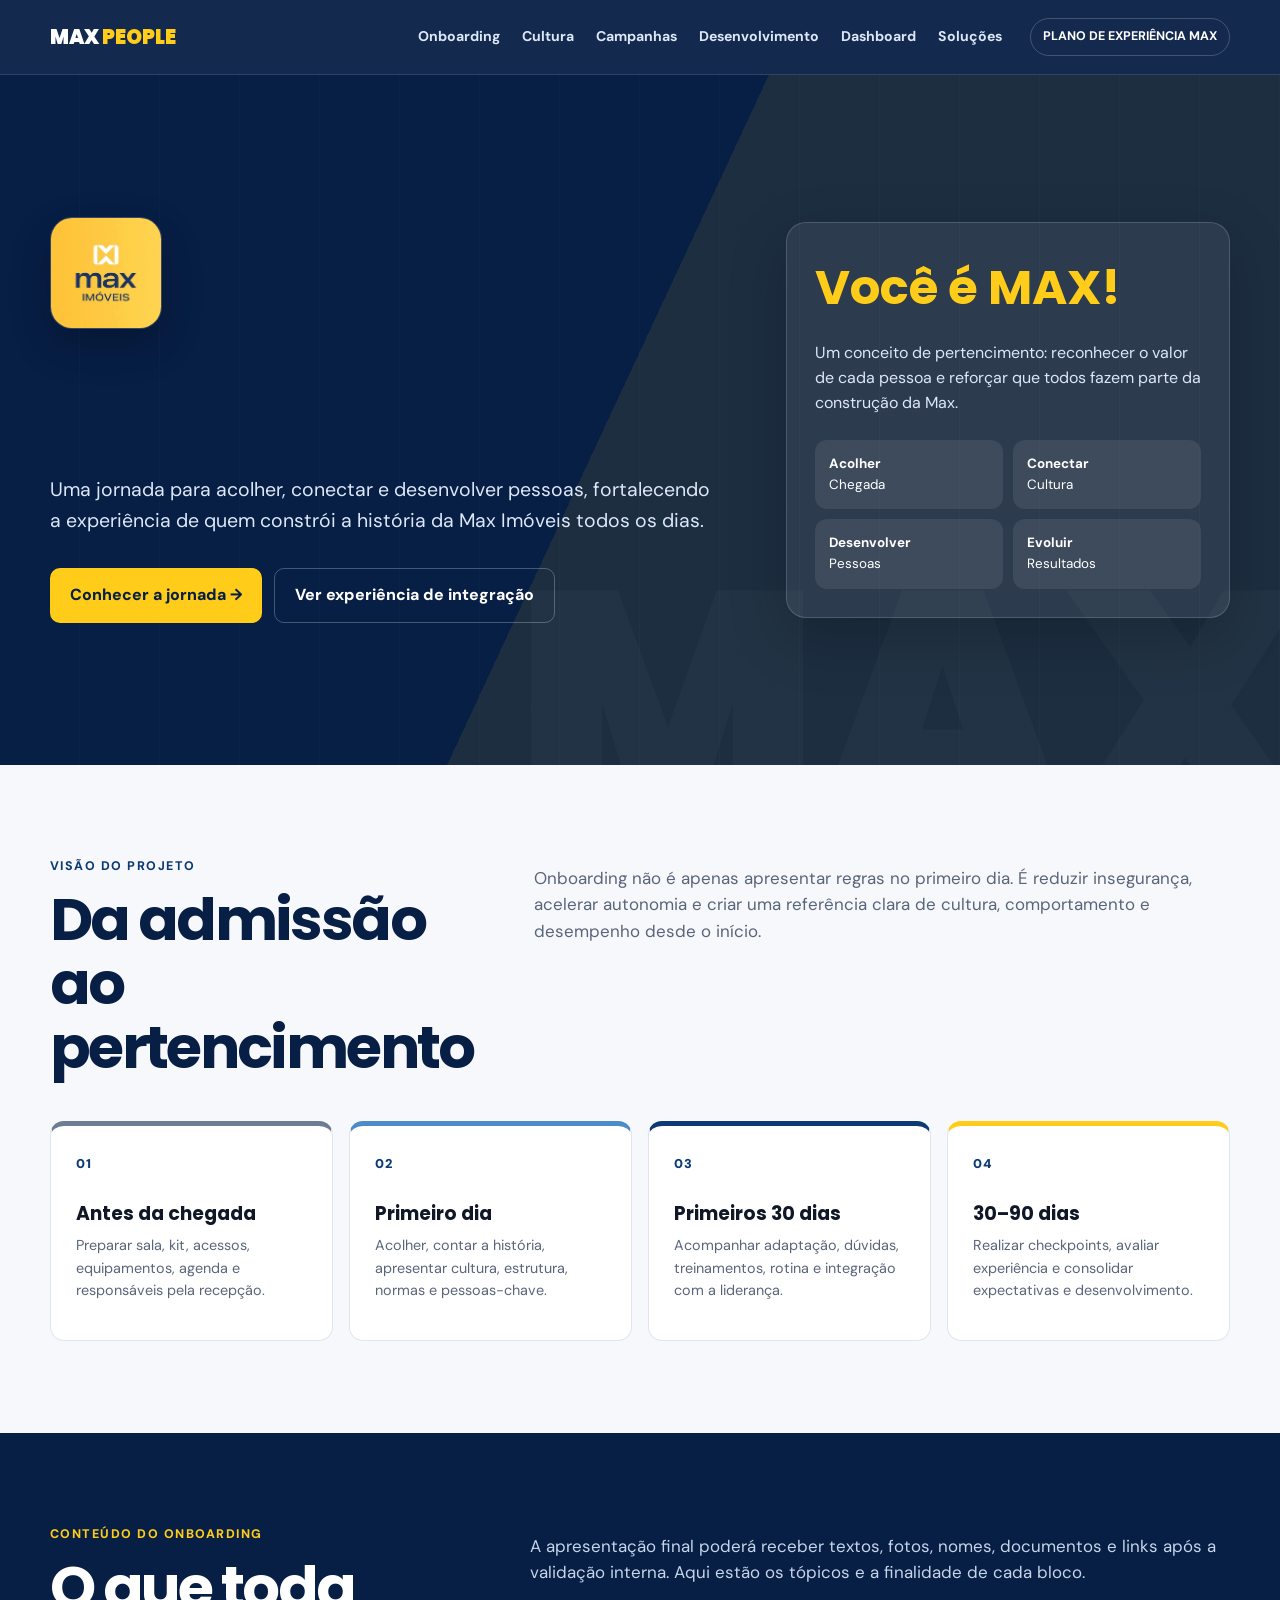
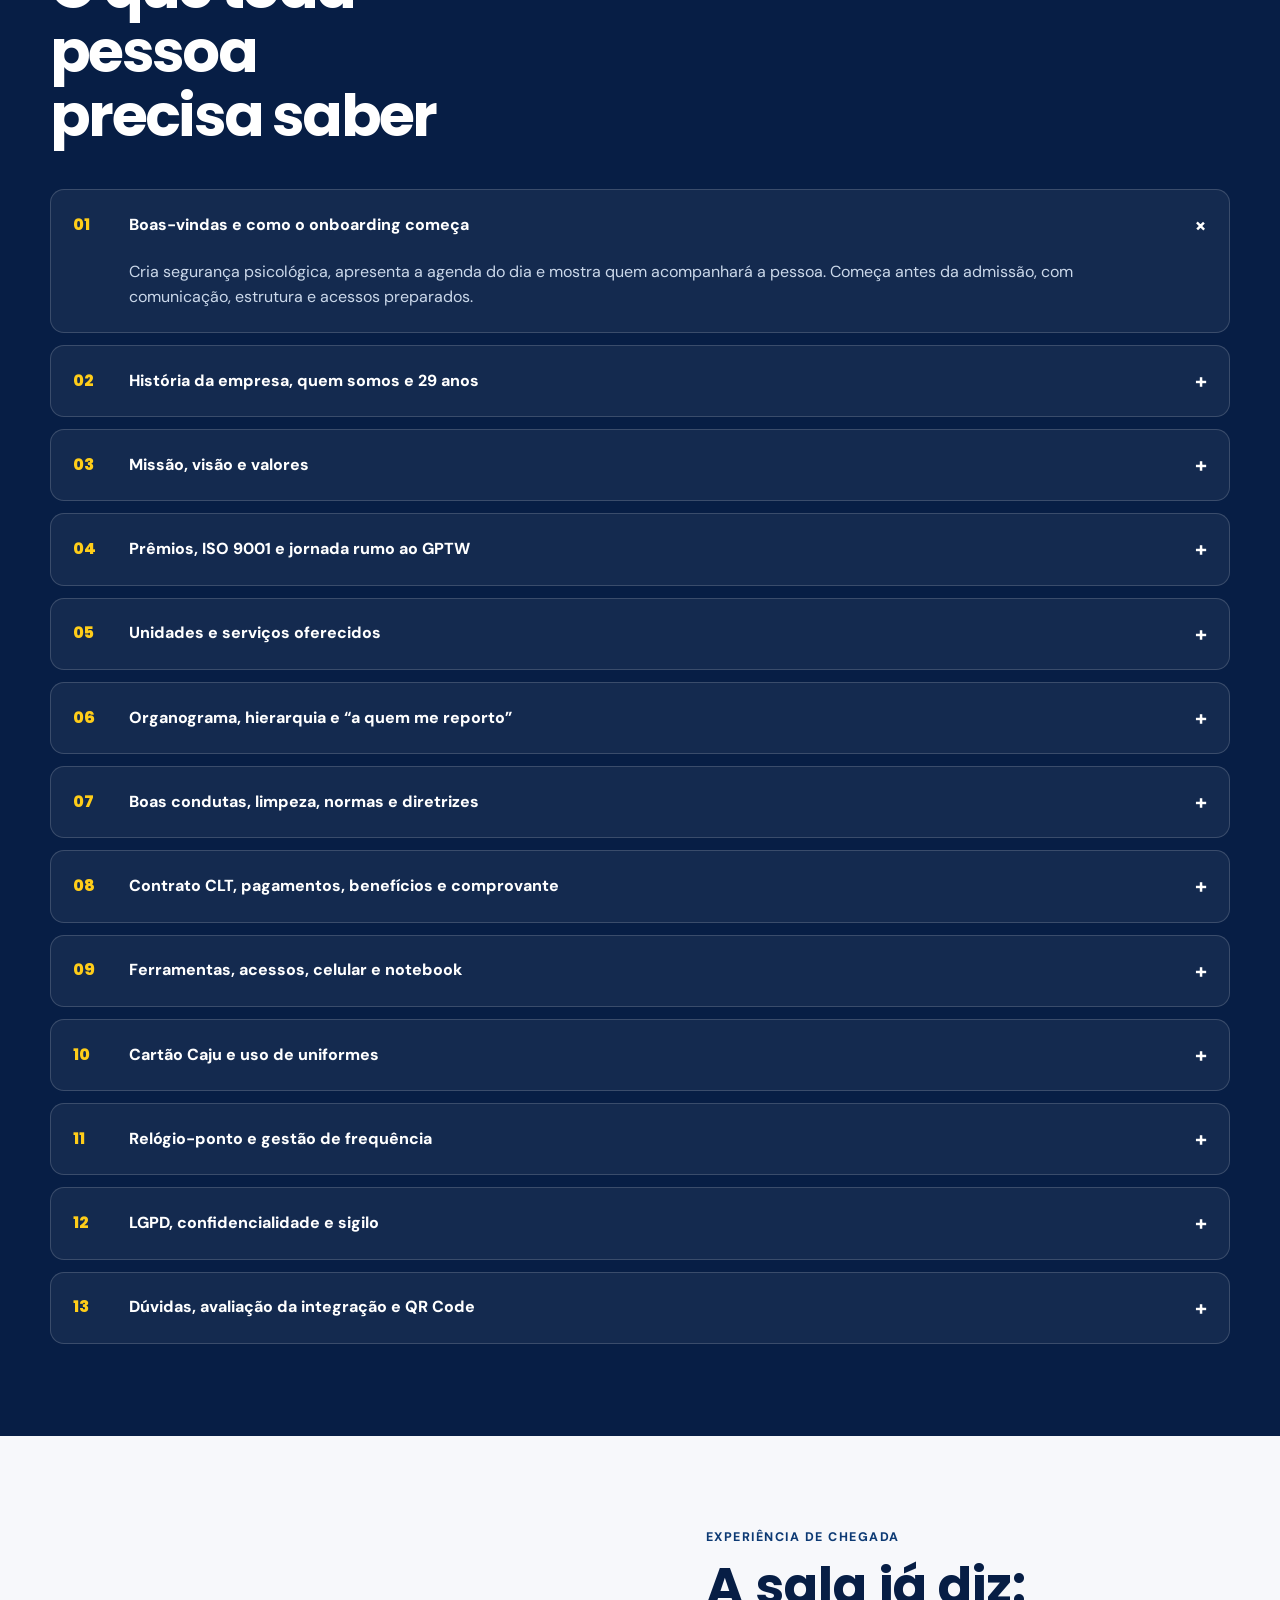
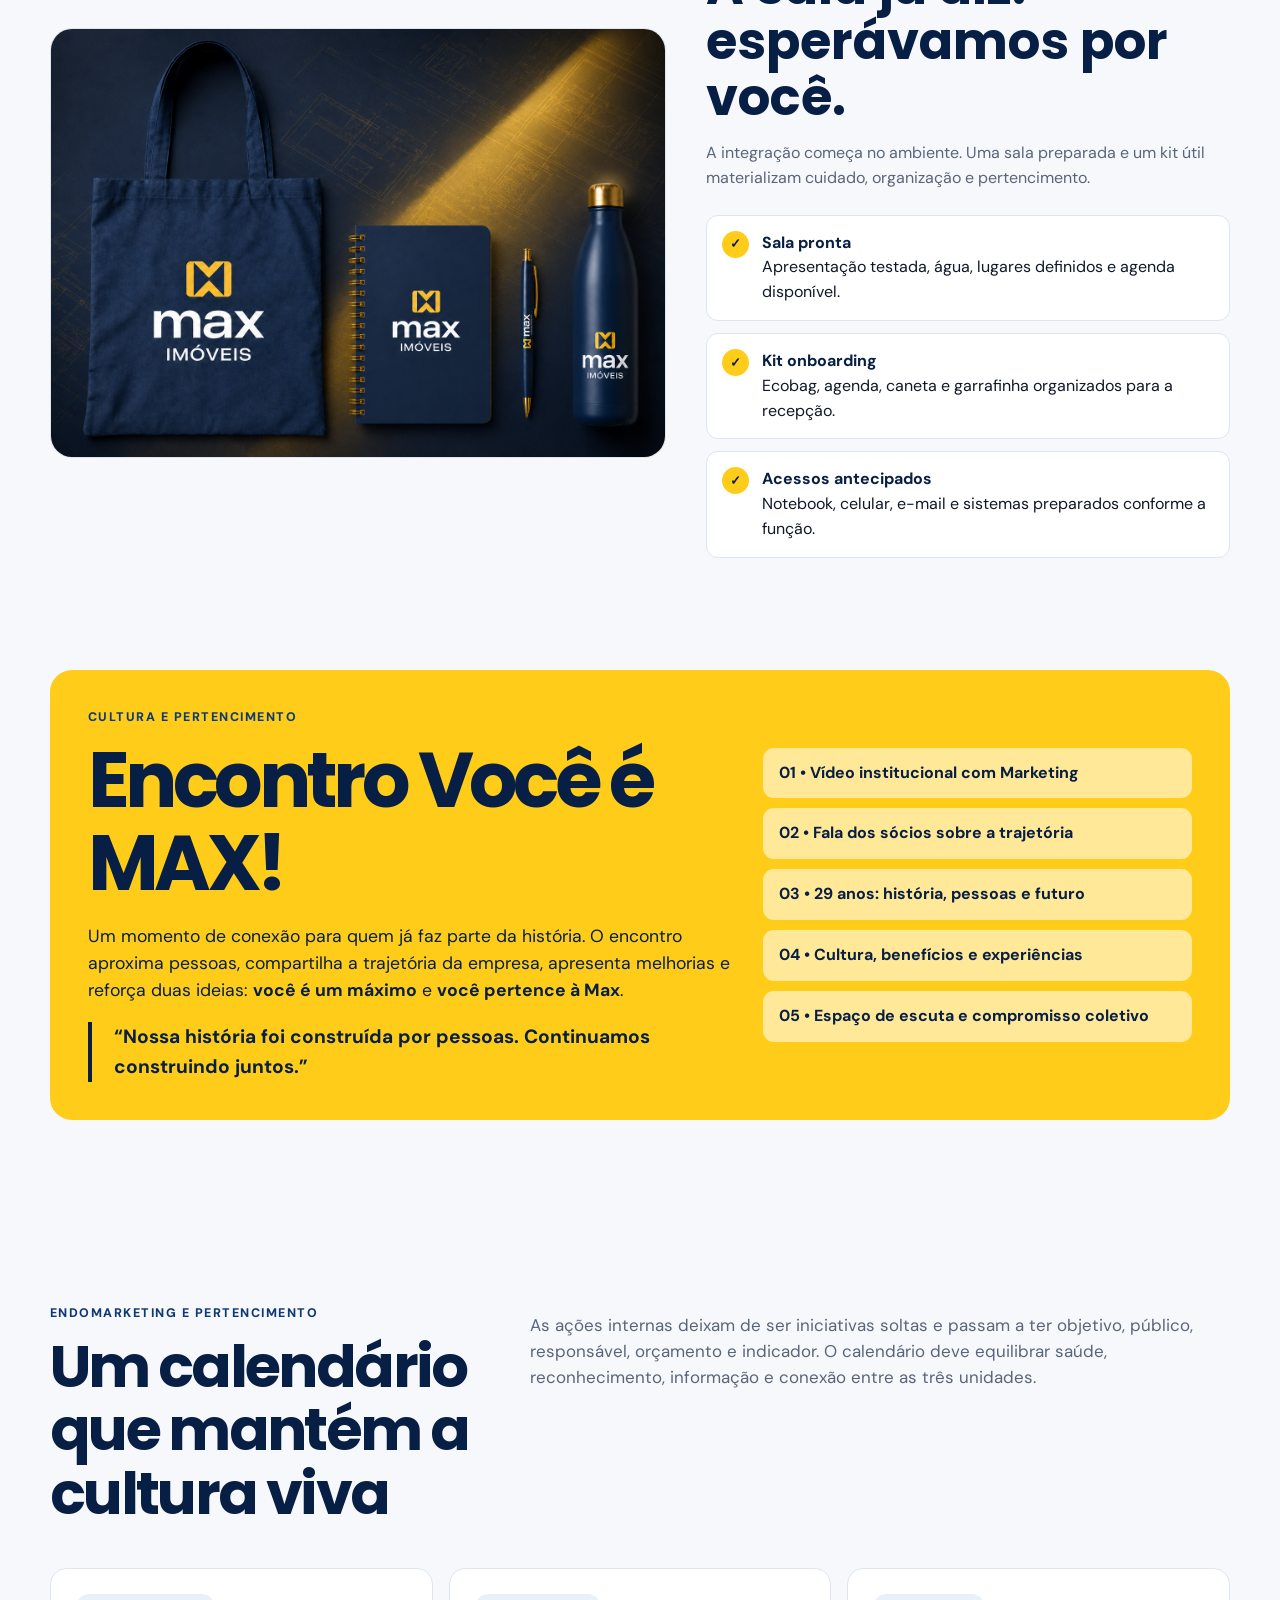
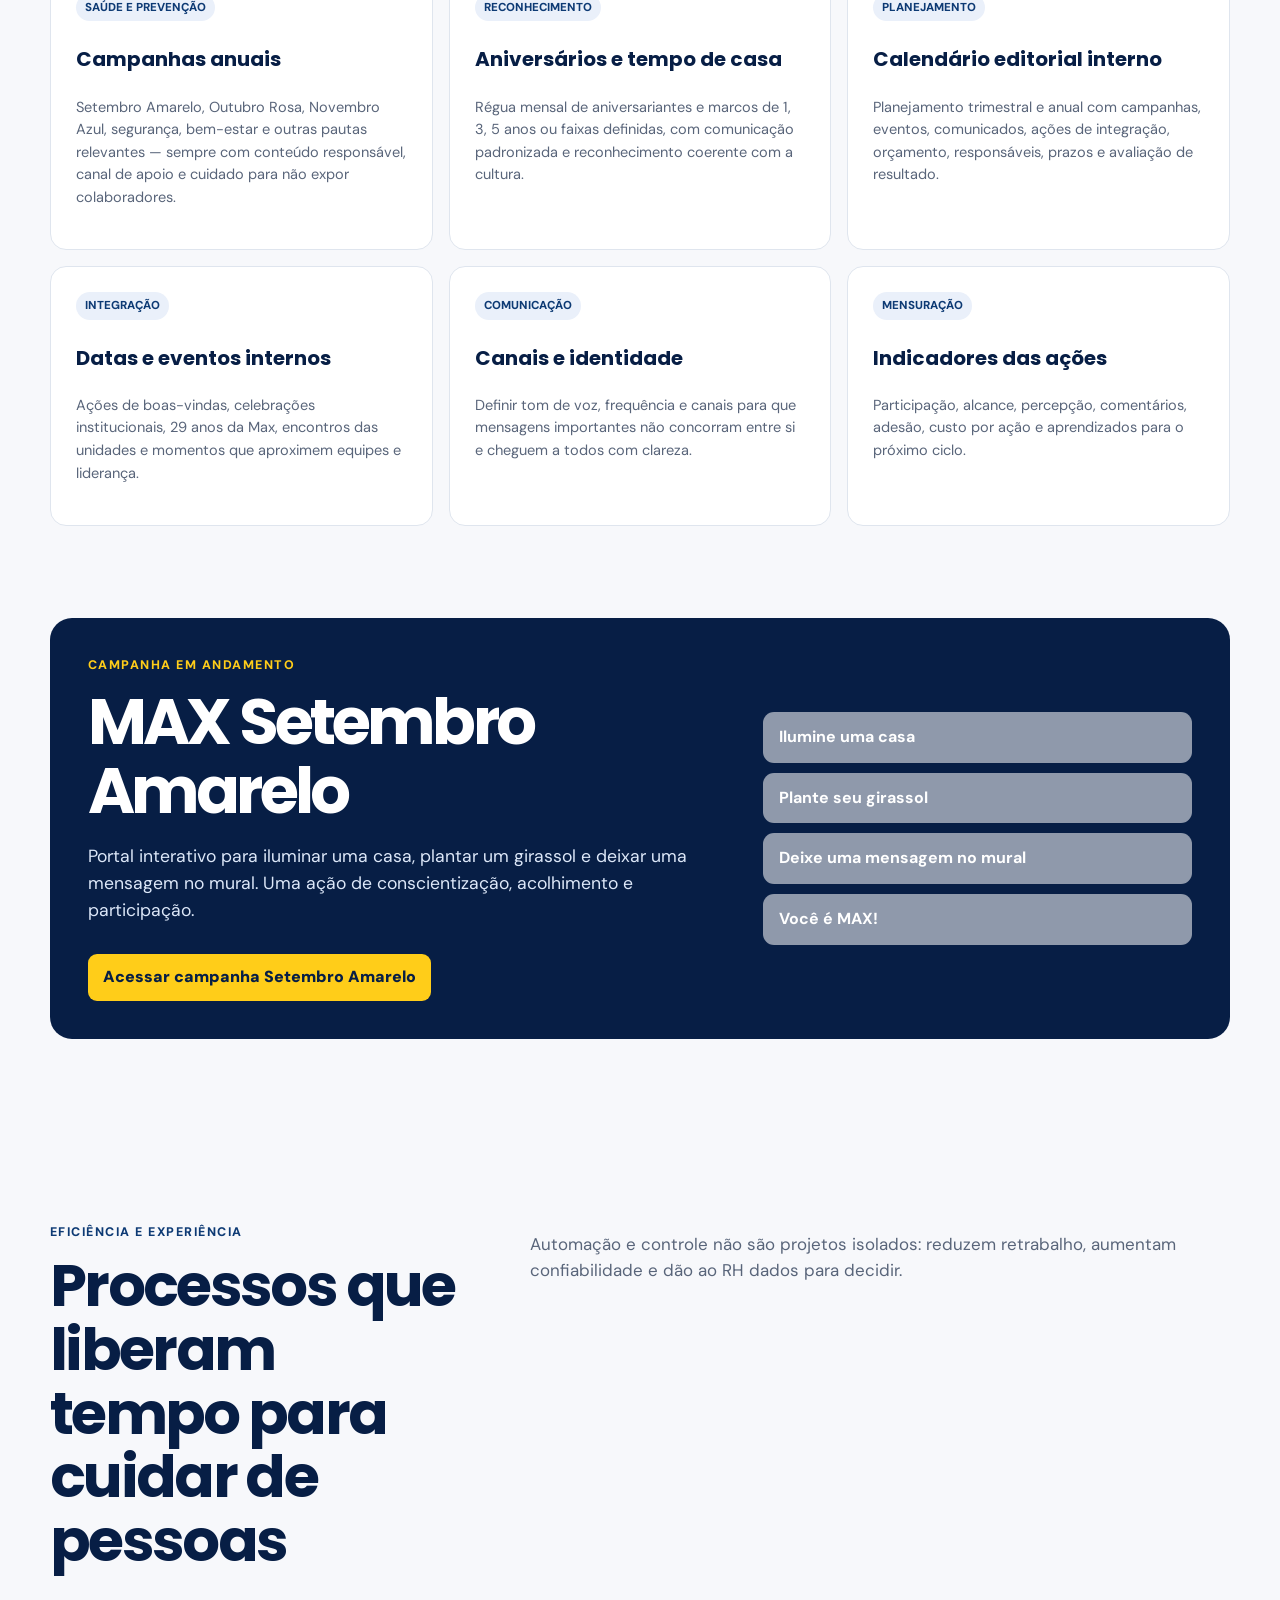
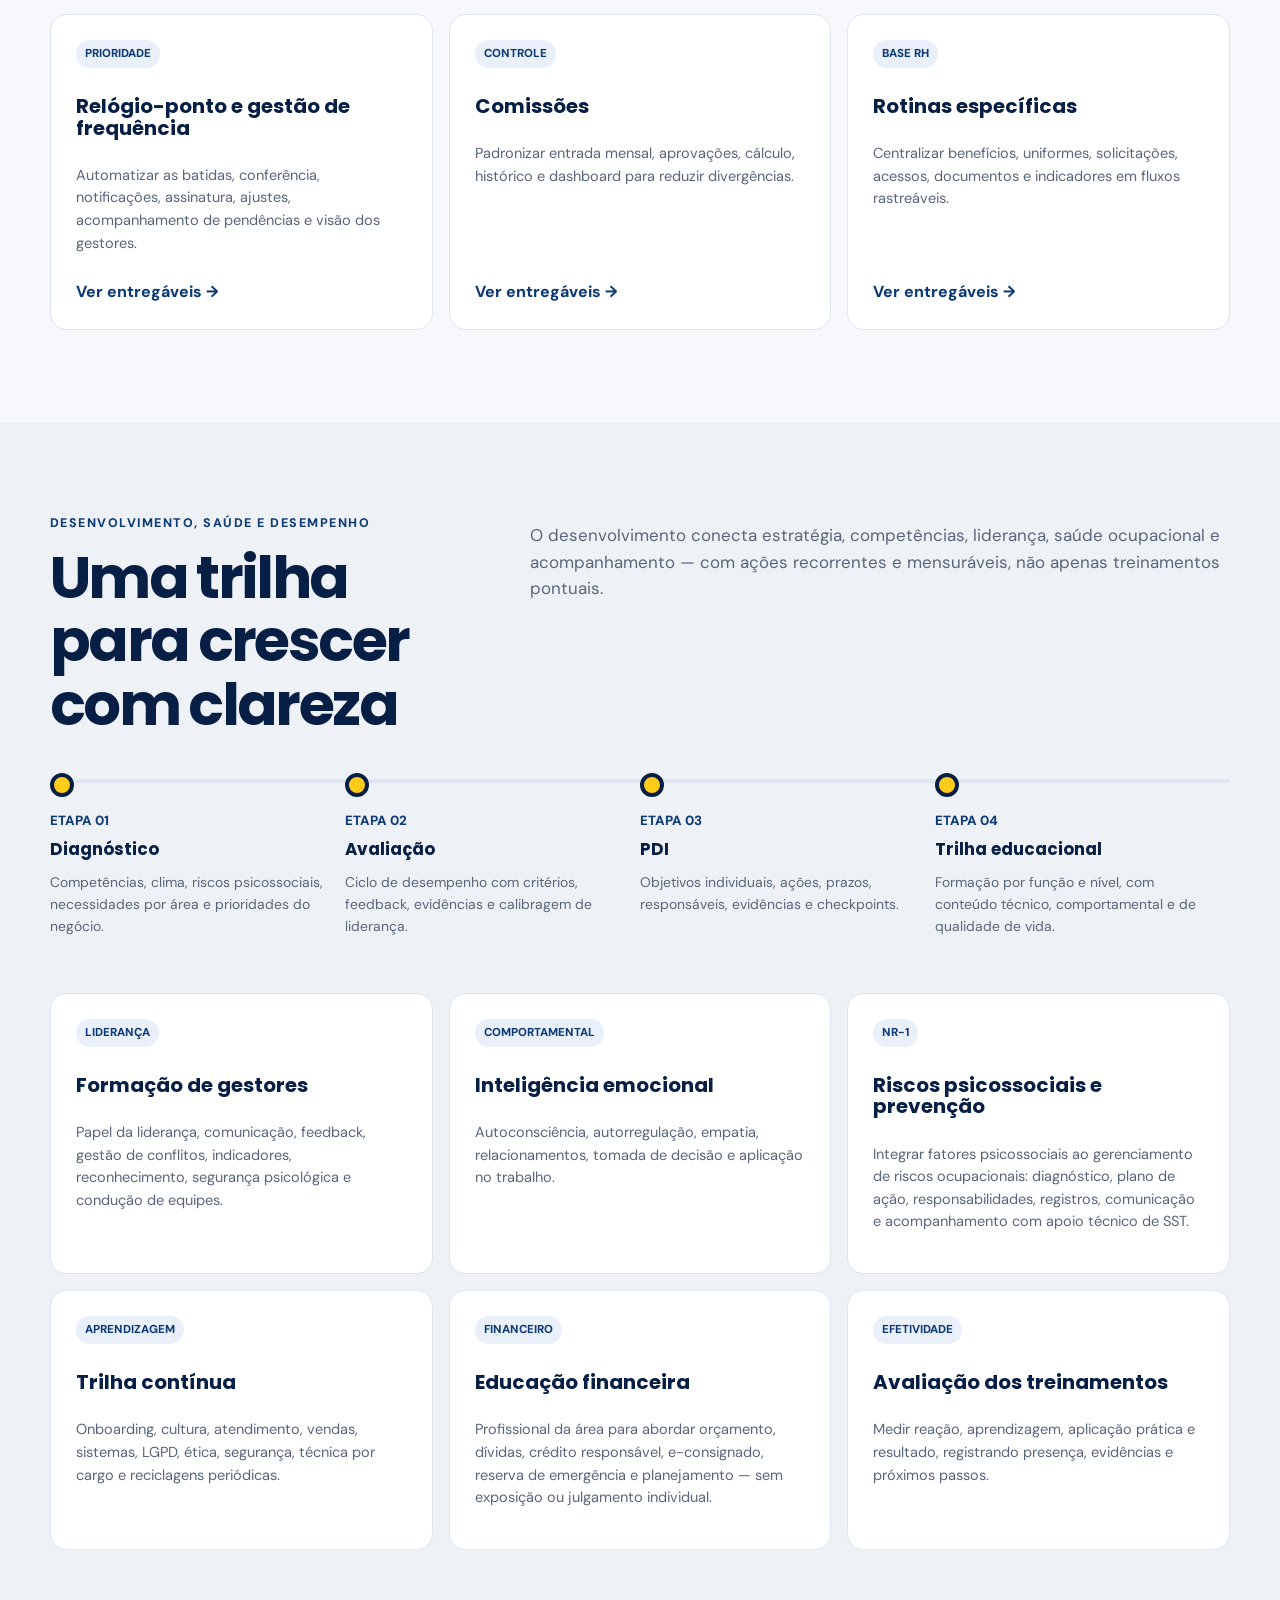
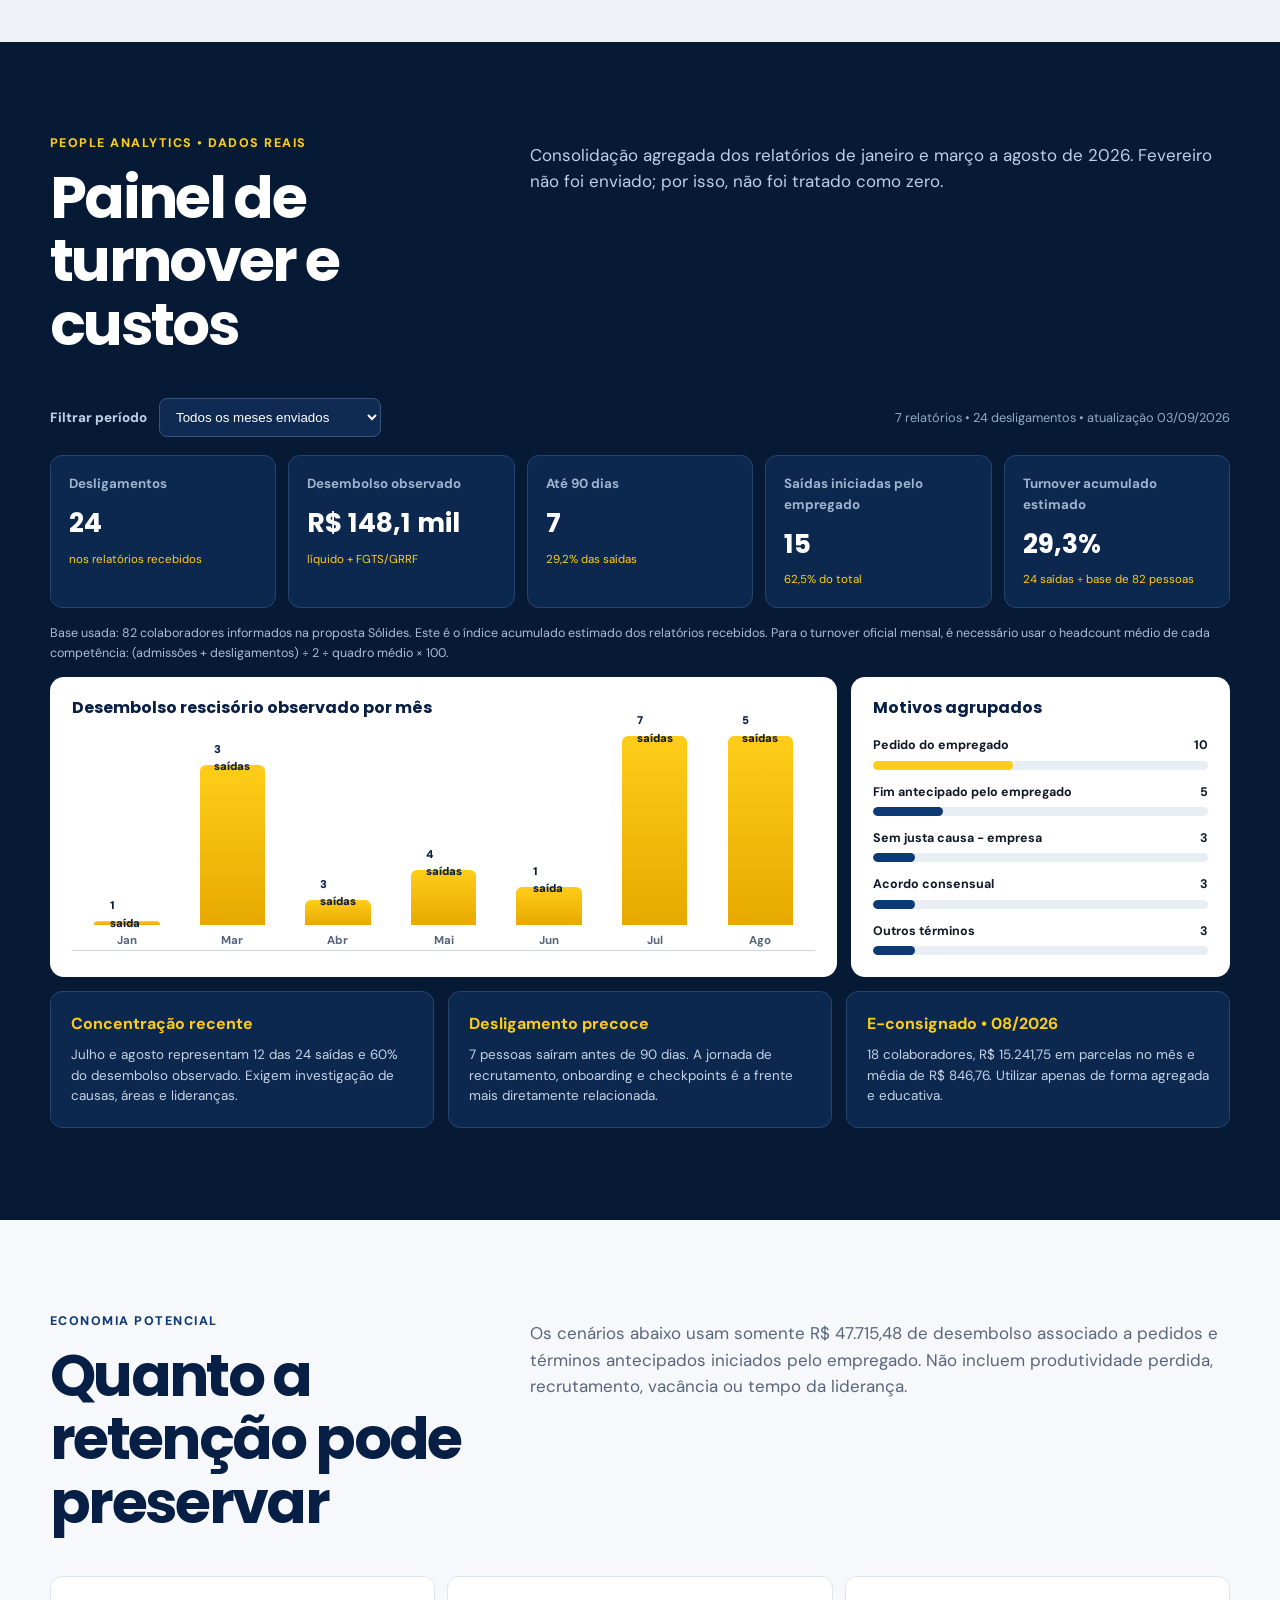
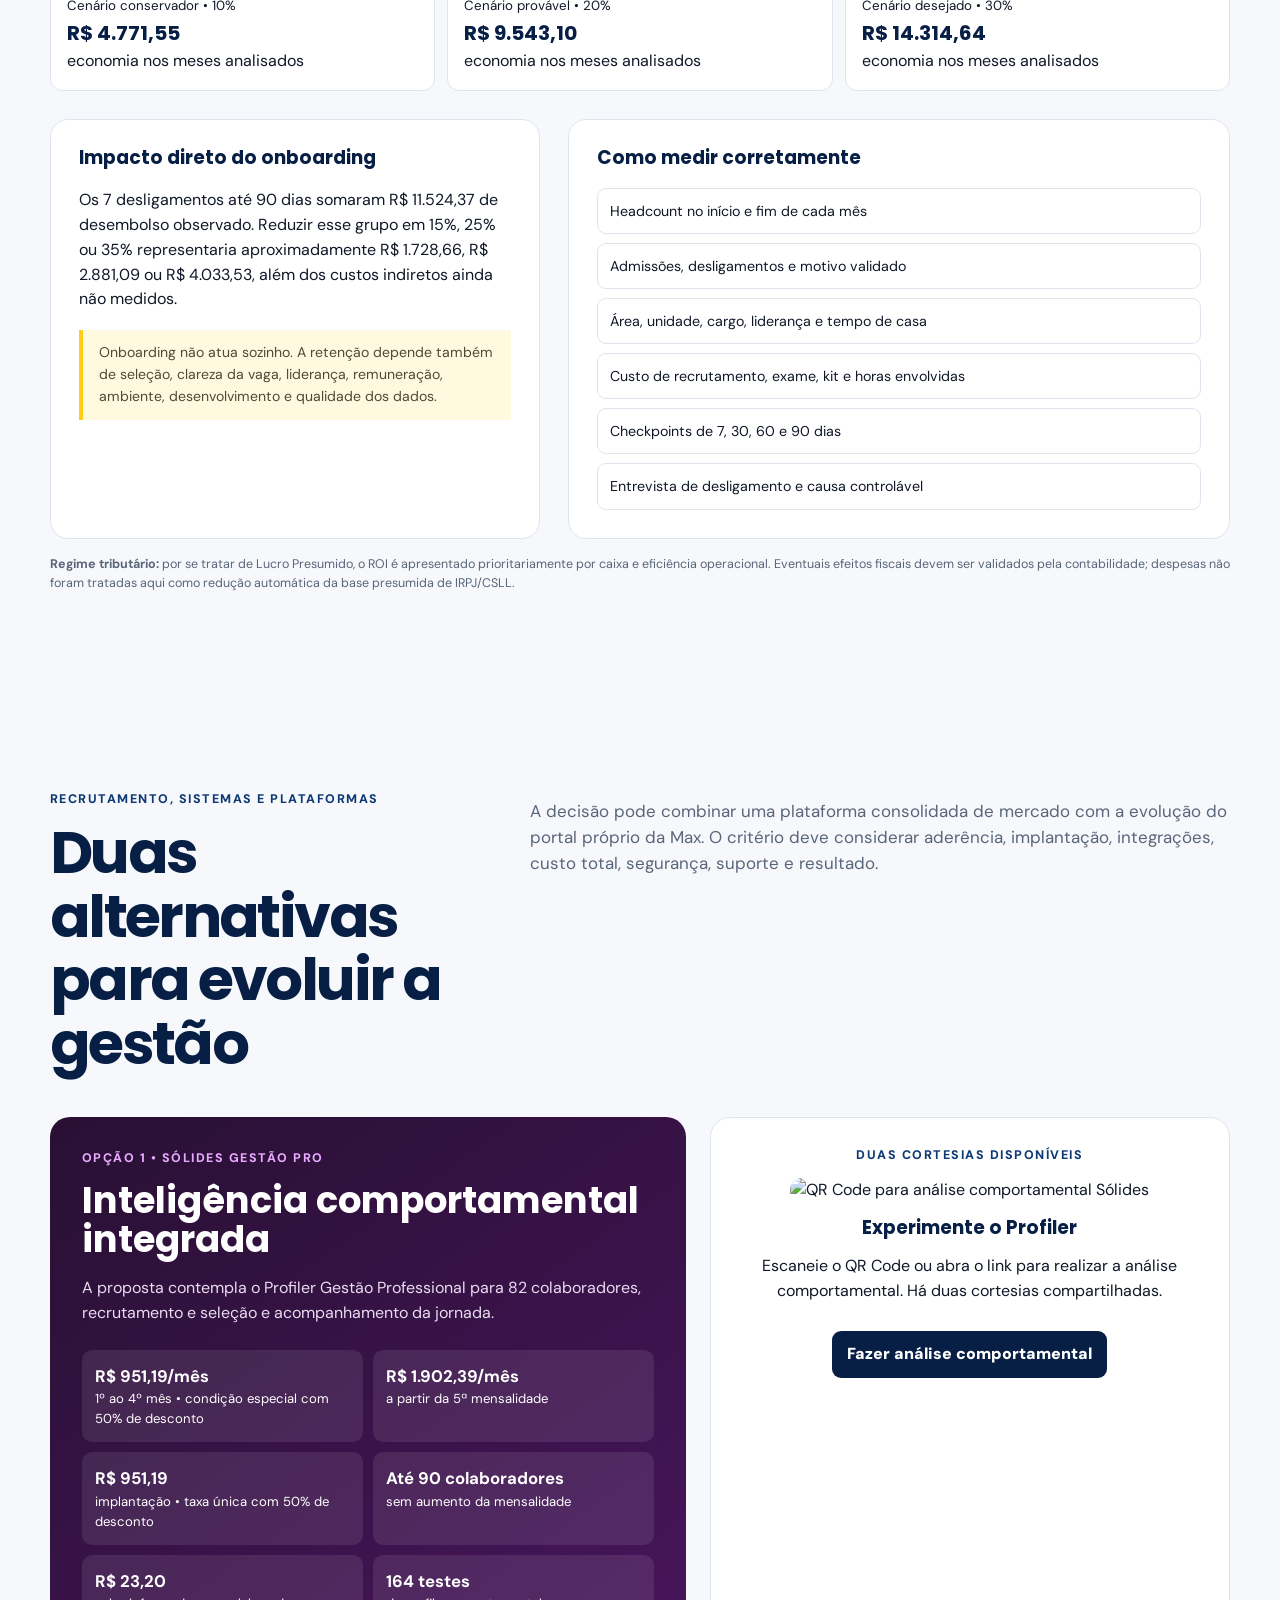
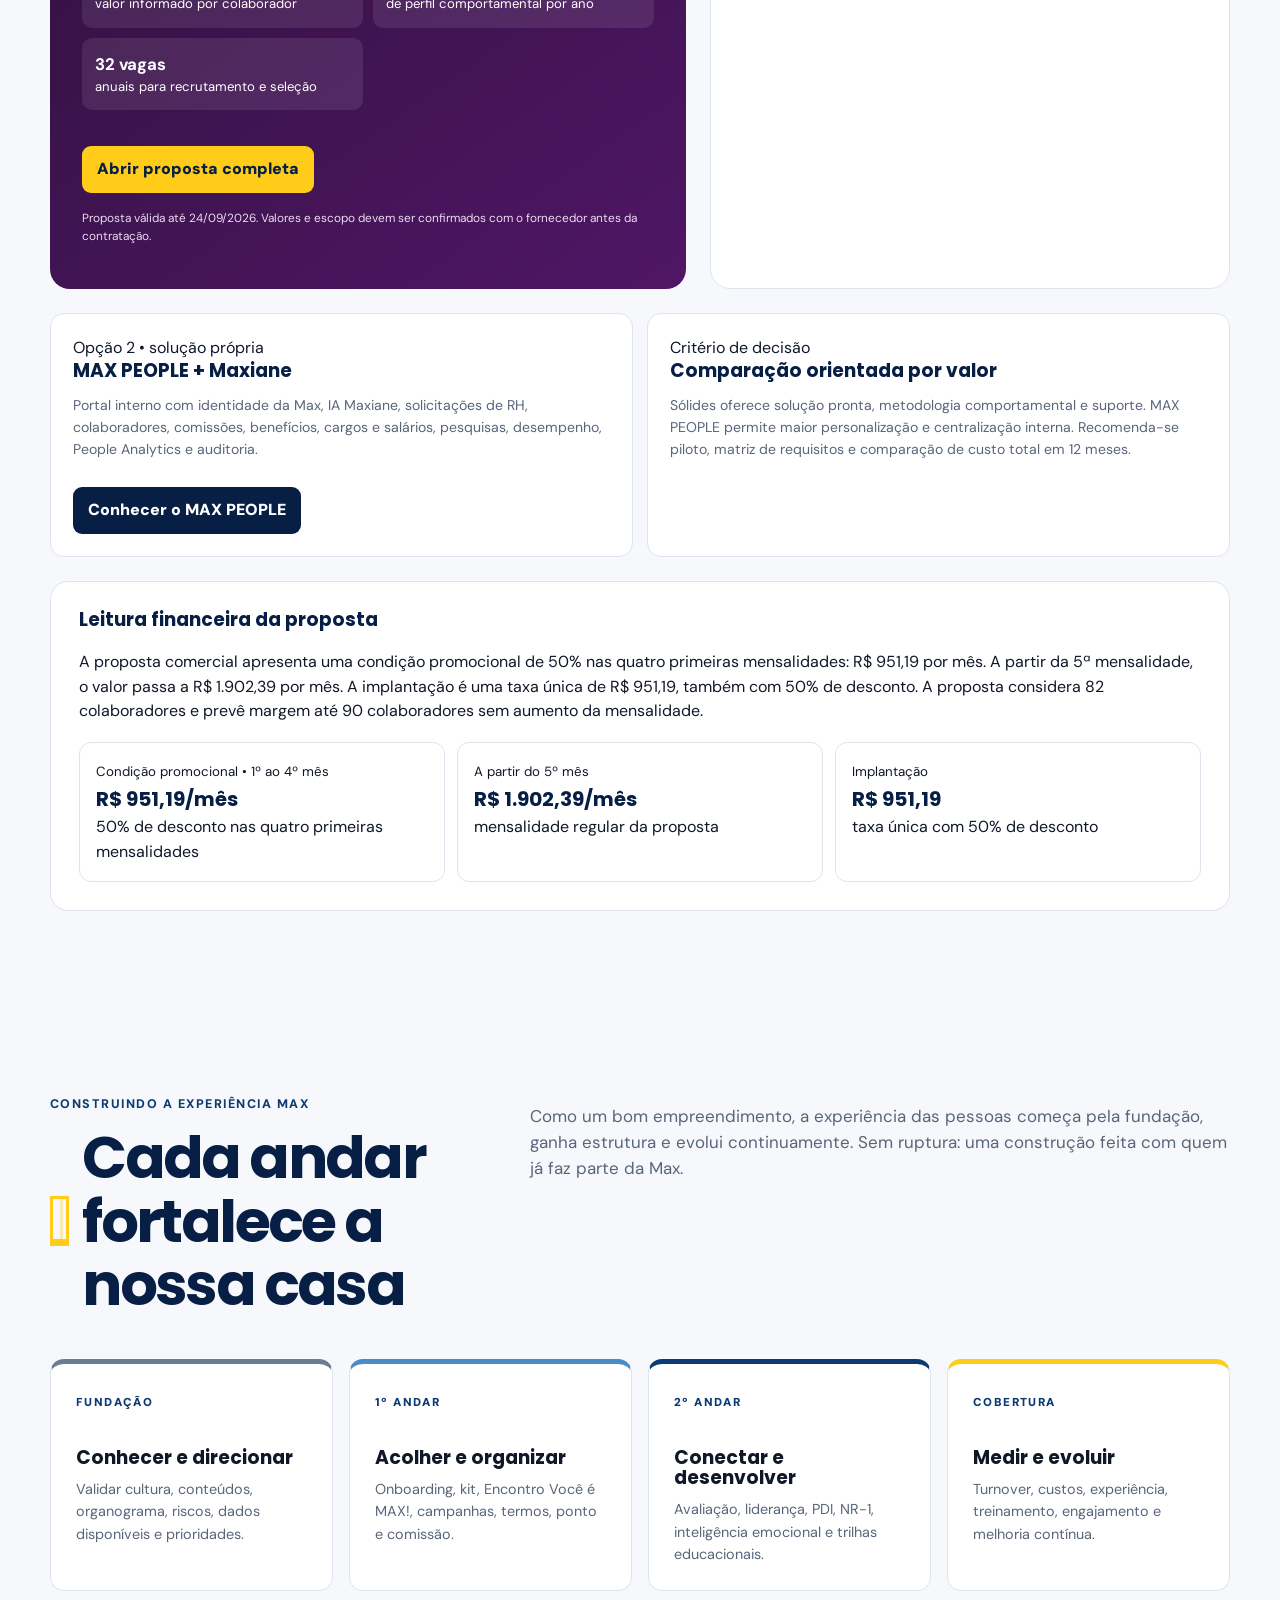
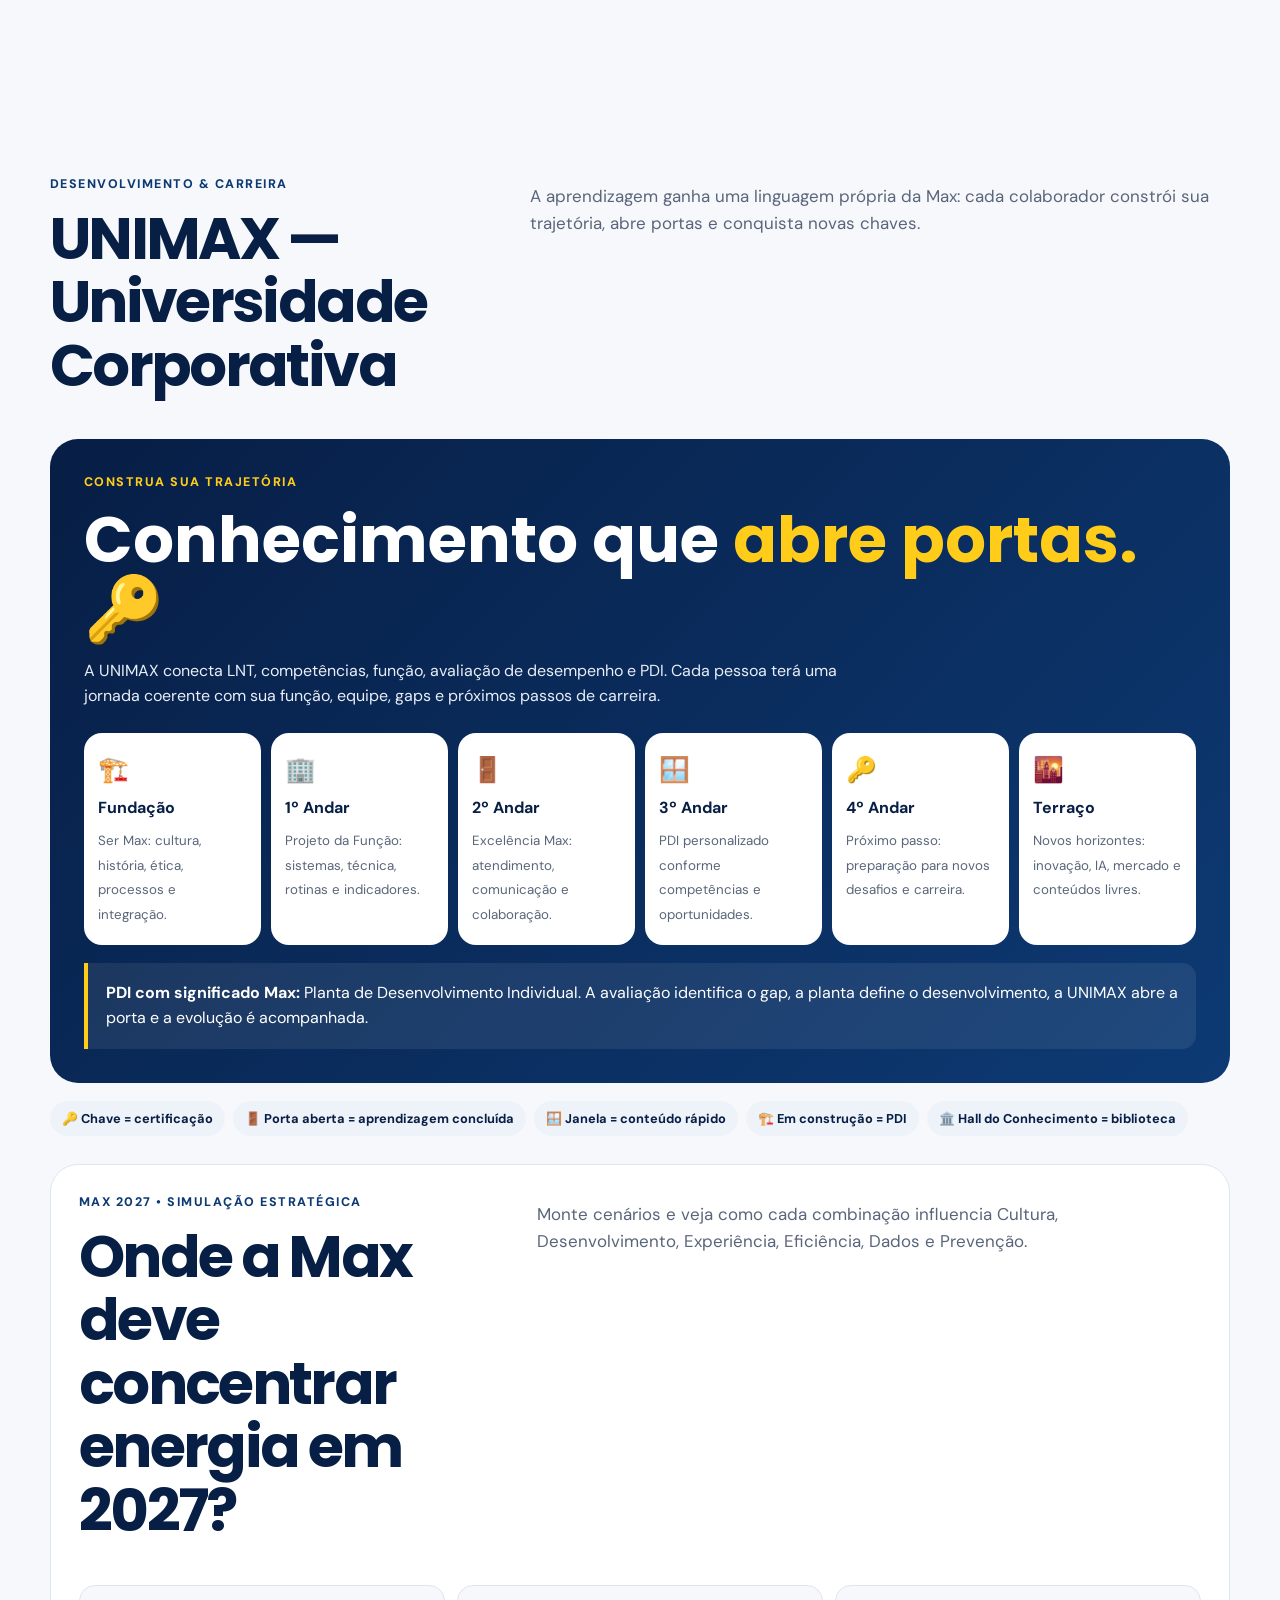
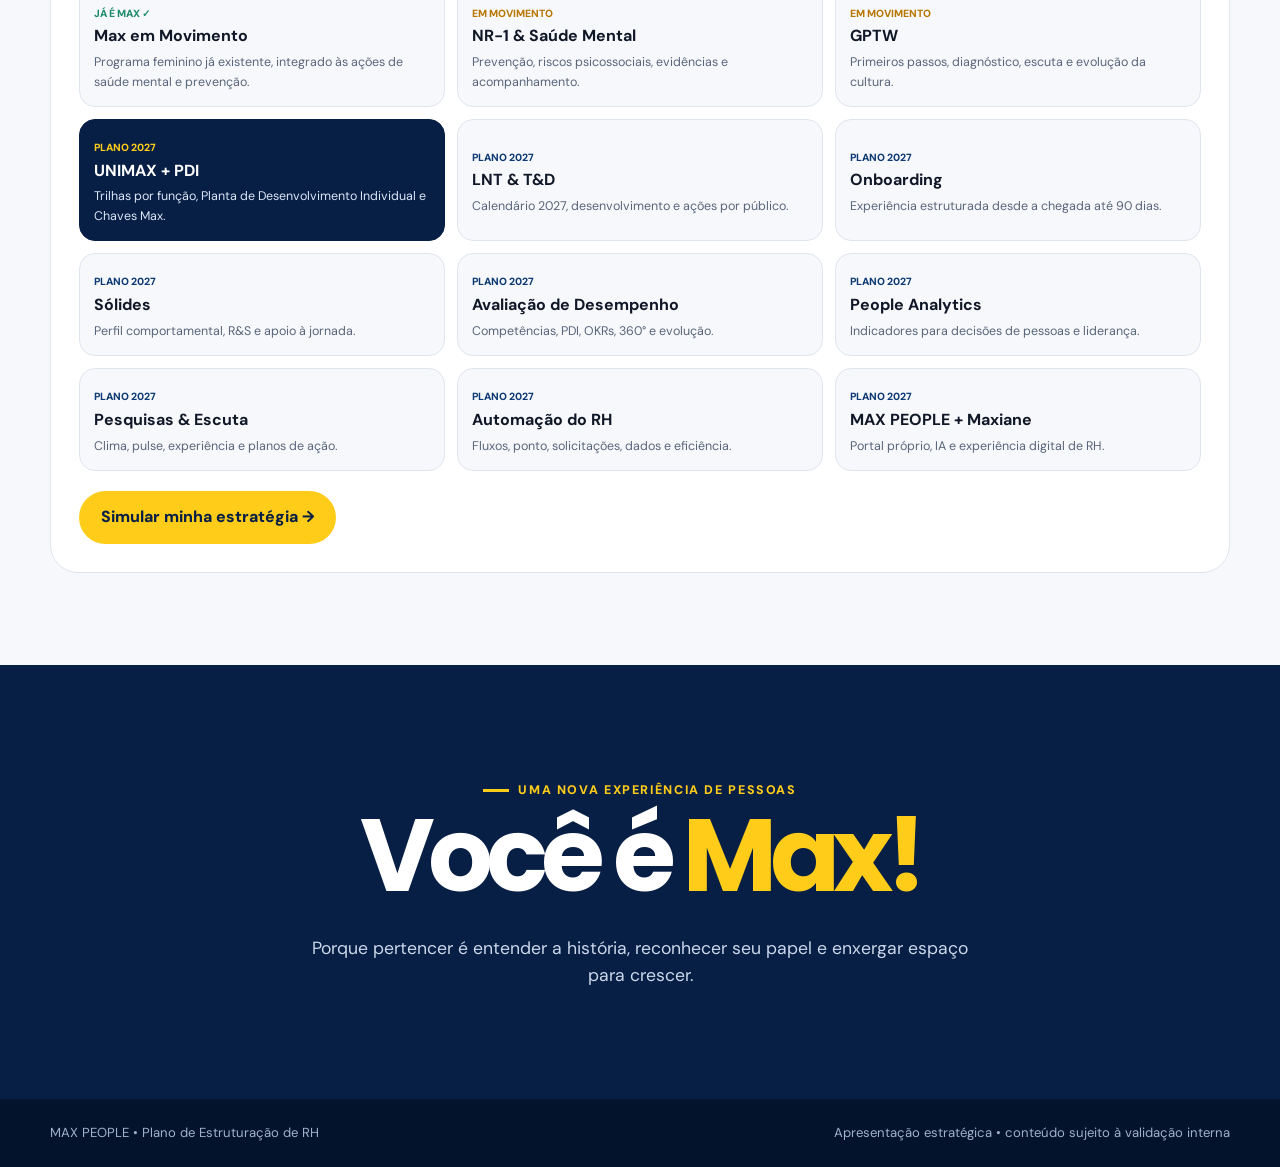
==== index.html @ c47643f5 "Transforma roadmap em simulador estratégico MAX 2027" ====
<!doctype html>
<html lang="pt-BR">
  <head>
    <meta charset="utf-8" />
    <meta name="viewport" content="width=device-width,initial-scale=1" />
    <meta name="theme-color" content="#071e45" />
    <title>Você é Max! — Plano de Experiência do Colaborador</title>
    <meta
      name="description"
      content="Plano interativo de onboarding, cultura, processos, desenvolvimento e People Analytics da Max Imóveis."
    />
    <link rel="preconnect" href="https://fonts.googleapis.com" />
    <link rel="preconnect" href="https://fonts.gstatic.com" crossorigin />
    <link
      href="https://fonts.googleapis.com/css2?family=DM+Sans:wght@400;500;600;700&family=Poppins:wght@600;700;800&display=swap"
      rel="stylesheet"
    />
    <style>
      :root {
        --blue: #071e45;
        --blue2: #0d3a74;
        --yellow: #ffcd19;
        --cream: #f7f8fb;
        --ink: #101828;
        --muted: #59657a;
        --line: #dfe5ee;
        --white: #fff;
        --green: #1c8b69;
      }
      * {
        box-sizing: border-box;
      }
      html {
        scroll-behavior: smooth;
      }
      body {
        margin: 0;
        font-family: Manrope, system-ui, sans-serif;
        color: var(--ink);
        background: var(--cream);
        font-size: 16px;
        line-height: 1.55;
      }
      button,
      a {
        font: inherit;
      }
      button {
        cursor: pointer;
      }
      a {
        color: inherit;
      }
      .shell {
        width: min(1180px, calc(100% - 40px));
        margin: auto;
      }
      .nav {
        position: sticky;
        top: 0;
        z-index: 20;
        background: rgba(7, 30, 69, 0.95);
        backdrop-filter: blur(14px);
        border-bottom: 1px solid rgba(255, 255, 255, 0.12);
      }
      .navin {
        height: 74px;
        display: flex;
        align-items: center;
        gap: 28px;
      }
      .brand {
        font-family: Montserrat;
        font-size: 1.25rem;
        font-weight: 900;
        color: white;
        text-decoration: none;
        margin-right: auto;
      }
      .brand span {
        color: var(--yellow);
      }
      .navlinks {
        display: flex;
        gap: 22px;
      }
      .navlinks a {
        color: #dce7f8;
        text-decoration: none;
        font-size: 0.88rem;
        font-weight: 700;
      }
      .navlinks a:hover {
        color: var(--yellow);
      }
      .pill {
        border: 1px solid rgba(255, 255, 255, 0.2);
        border-radius: 999px;
        padding: 8px 12px;
        color: white;
        font-size: 0.78rem;
        font-weight: 700;
      }
      .hero {
        background: var(--blue);
        color: white;
        min-height: 690px;
        display: grid;
        align-items: center;
        position: relative;
        overflow: hidden;
      }
      .hero:before {
        content: "";
        position: absolute;
        inset: 0;
        background: linear-gradient(
            115deg,
            transparent 48%,
            rgba(255, 205, 25, 0.09) 48%
          ),
          repeating-linear-gradient(
            90deg,
            transparent 0 79px,
            rgba(255, 255, 255, 0.035) 80px
          );
      }
      .hero:after {
        content: "MAX";
        position: absolute;
        right: -30px;
        bottom: -100px;
        font-family: Montserrat;
        font-size: 25vw;
        font-weight: 900;
        color: rgba(255, 255, 255, 0.025);
        line-height: 1;
      }
      .heroGrid {
        position: relative;
        z-index: 1;
        display: grid;
        grid-template-columns: 1.2fr 0.8fr;
        gap: 70px;
        align-items: center;
        padding: 86px 0;
      }
      .eyebrow {
        display: inline-flex;
        align-items: center;
        gap: 9px;
        text-transform: uppercase;
        letter-spacing: 0.13em;
        font-size: 0.78rem;
        font-weight: 800;
        color: var(--yellow);
      }
      .eyebrow:before {
        content: "";
        width: 26px;
        height: 3px;
        background: var(--yellow);
      }
      h1,
      h2,
      h3 {
        font-family: Montserrat;
        line-height: 1.08;
        margin: 0;
      }
      h1 {
        font-size: clamp(3.2rem, 7vw, 6.8rem);
        letter-spacing: -0.06em;
        margin: 18px 0 24px;
      }
      h1 em {
        font-style: normal;
        color: var(--yellow);
      }
      .lead {
        font-size: 1.22rem;
        max-width: 680px;
        color: #dce7f8;
        margin: 0 0 32px;
      }
      .heroActions {
        display: flex;
        gap: 12px;
        flex-wrap: wrap;
      }
      .btn {
        border: 0;
        border-radius: 10px;
        padding: 14px 20px;
        font-weight: 800;
        text-decoration: none;
        display: inline-flex;
        align-items: center;
        gap: 9px;
      }
      .primary {
        background: var(--yellow);
        color: var(--blue);
      }
      .secondary {
        background: transparent;
        border: 1px solid rgba(255, 255, 255, 0.25);
        color: white;
      }
      .heroCard {
        border: 1px solid rgba(255, 255, 255, 0.16);
        background: rgba(255, 255, 255, 0.07);
        padding: 28px;
        border-radius: 20px;
        box-shadow: 0 20px 60px rgba(0, 0, 0, 0.2);
      }
      .heroCard strong {
        font-family: Montserrat;
        font-size: 3rem;
        color: var(--yellow);
      }
      .heroCard p {
        color: #dce7f8;
      }
      .miniGrid {
        display: grid;
        grid-template-columns: 1fr 1fr;
        gap: 10px;
        margin-top: 24px;
      }
      .mini {
        background: rgba(255, 255, 255, 0.08);
        padding: 14px;
        border-radius: 12px;
        font-size: 0.84rem;
      }
      .mini b {
        display: block;
        color: white;
      }
      section {
        padding: 92px 0;
      }
      .sectionHead {
        display: grid;
        grid-template-columns: 0.75fr 1.25fr;
        gap: 60px;
        margin-bottom: 42px;
      }
      .sectionHead h2 {
        font-size: clamp(2.2rem, 4.6vw, 4.4rem);
        letter-spacing: -0.045em;
        color: var(--blue);
      }
      .sectionHead p {
        font-size: 1.06rem;
        color: var(--muted);
        margin: 8px 0;
      }
      .kicker {
        color: var(--blue2);
        font-weight: 800;
        text-transform: uppercase;
        letter-spacing: 0.12em;
        font-size: 0.78rem;
        margin-bottom: 12px;
      }
      .journey {
        display: grid;
        grid-template-columns: repeat(4, 1fr);
        gap: 16px;
      }
      .phase {
        background: white;
        border: 1px solid var(--line);
        border-top: 5px solid var(--yellow);
        padding: 25px;
        border-radius: 14px;
        min-height: 220px;
      }
      .num {
        color: var(--blue2);
        font-weight: 900;
        font-size: 0.8rem;
        letter-spacing: 0.08em;
      }
      .phase h3 {
        font-size: 1.18rem;
        margin: 28px 0 10px;
      }
      .phase p {
        font-size: 0.9rem;
        color: var(--muted);
        margin: 0;
      }
      .dark {
        background: var(--blue);
        color: white;
      }
      .dark .sectionHead h2,
      .dark h3 {
        color: white;
      }
      .dark .sectionHead p {
        color: #c6d5e9;
      }
      .accordion {
        display: grid;
        gap: 12px;
      }
      .topic {
        border: 1px solid rgba(255, 255, 255, 0.16);
        border-radius: 14px;
        background: rgba(255, 255, 255, 0.055);
        overflow: hidden;
      }
      .topic button {
        width: 100%;
        padding: 19px 22px;
        border: 0;
        background: none;
        color: white;
        display: grid;
        grid-template-columns: 42px 1fr auto;
        gap: 14px;
        align-items: center;
        text-align: left;
        font-weight: 800;
      }
      .topic button span:first-child {
        color: var(--yellow);
        font-family: Montserrat;
      }
      .topic button i {
        font-style: normal;
        font-size: 1.3rem;
        transition: 0.2s;
      }
      .topic .body {
        max-height: 0;
        overflow: hidden;
        transition: max-height 0.3s ease;
      }
      .topic .body p {
        margin: 0;
        padding: 0 78px 22px;
        color: #cbd8ea;
      }
      .topic.open .body {
        max-height: 160px;
      }
      .topic.open button i {
        transform: rotate(45deg);
      }
      .kitgrid {
        display: grid;
        grid-template-columns: 1.08fr 0.92fr;
        gap: 40px;
        align-items: center;
      }
      .kitimg {
        min-height: 430px;
        border-radius: 22px;
        overflow: hidden;
        background: linear-gradient(140deg, #0d3a74, #071e45);
        border: 1px solid var(--line);
        display: grid;
        place-items: center;
        color: white;
        position: relative;
      }
      .kitimg img {
        width: 100%;
        height: 100%;
        object-fit: cover;
        display: block;
      }
      .kitfallback {
        padding: 35px;
        text-align: center;
      }
      .kitfallback strong {
        font-family: Montserrat;
        font-size: 2rem;
        color: var(--yellow);
      }
      .checklist {
        display: grid;
        gap: 12px;
        margin-top: 24px;
      }
      .check {
        display: flex;
        gap: 13px;
        align-items: flex-start;
        padding: 15px;
        background: white;
        border: 1px solid var(--line);
        border-radius: 12px;
      }
      .check b {
        color: var(--blue);
      }
      .check span:first-child {
        background: var(--yellow);
        color: var(--blue);
        font-weight: 900;
        border-radius: 50%;
        min-width: 27px;
        height: 27px;
        display: grid;
        place-items: center;
        font-size: 0.8rem;
      }
      .campaign {
        background: var(--yellow);
        color: var(--blue);
        padding: 38px;
        border-radius: 22px;
        display: grid;
        grid-template-columns: 1.2fr 0.8fr;
        gap: 32px;
        align-items: center;
      }
      .campaign h2 {
        font-size: clamp(2.6rem, 6vw, 5.8rem);
        letter-spacing: -0.06em;
      }
      .campaign p {
        font-size: 1.1rem;
      }
      .quote {
        border-left: 4px solid var(--blue);
        padding-left: 22px;
        font-weight: 700;
        font-size: 1.2rem;
      }
      .event {
        display: grid;
        gap: 10px;
      }
      .event div {
        background: rgba(255, 255, 255, 0.55);
        border-radius: 11px;
        padding: 13px 16px;
        font-weight: 700;
      }
      .cards {
        display: grid;
        grid-template-columns: repeat(3, 1fr);
        gap: 16px;
      }
      .card {
        background: white;
        border: 1px solid var(--line);
        border-radius: 16px;
        padding: 25px;
        display: flex;
        flex-direction: column;
      }
      .card .tag {
        align-self: flex-start;
        background: #eaf0fa;
        color: var(--blue2);
        padding: 5px 9px;
        border-radius: 999px;
        font-size: 0.72rem;
        font-weight: 800;
        text-transform: uppercase;
      }
      .card h3 {
        font-size: 1.25rem;
        color: var(--blue);
        margin: 28px 0 11px;
      }
      .card p {
        color: var(--muted);
        font-size: 0.91rem;
      }
      .card button {
        margin-top: auto;
        background: none;
        border: 0;
        color: var(--blue2);
        font-weight: 800;
        text-align: left;
        padding: 10px 0 0;
      }
      .card button:hover {
        text-decoration: underline;
      }
      .roadmap {
        display: grid;
        grid-template-columns: repeat(4, 1fr);
        gap: 0;
        margin-top: 35px;
      }
      .step {
        border-top: 4px solid var(--line);
        padding: 25px 20px 0 0;
        position: relative;
      }
      .step:before {
        content: "";
        position: absolute;
        width: 16px;
        height: 16px;
        border-radius: 50%;
        background: var(--yellow);
        border: 4px solid var(--blue);
        top: -10px;
        left: 0;
      }
      .step small {
        font-weight: 800;
        color: var(--blue2);
      }
      .step h3 {
        font-size: 1.05rem;
        color: var(--blue);
        margin: 8px 0;
      }
      .step p {
        font-size: 0.87rem;
        color: var(--muted);
      }
      .metrics {
        display: grid;
        grid-template-columns: 0.85fr 1.15fr;
        gap: 28px;
      }
      .panel {
        background: white;
        border: 1px solid var(--line);
        border-radius: 18px;
        padding: 28px;
      }
      .panel h3 {
        color: var(--blue);
        margin-bottom: 20px;
      }
      .formula {
        background: var(--blue);
        color: white;
        border-radius: 13px;
        padding: 20px;
        margin: 15px 0;
      }
      .formula b {
        color: var(--yellow);
        font-size: 1.15rem;
      }
      .dataList {
        display: grid;
        gap: 9px;
      }
      .dataList span {
        padding: 11px 12px;
        border: 1px solid var(--line);
        border-radius: 9px;
        font-size: 0.89rem;
      }
      .flow {
        display: grid;
        grid-template-columns: repeat(2, 1fr);
        gap: 12px;
      }
      .flow div {
        padding: 16px;
        border-radius: 12px;
        background: #eef2f8;
      }
      .flow b {
        display: block;
        color: var(--blue);
      }
      .note {
        border-left: 4px solid var(--yellow);
        padding: 12px 16px;
        background: #fff9df;
        margin-top: 18px;
        color: #4d4a38;
        font-size: 0.88rem;
      }
      .finish {
        background: var(--blue);
        color: white;
        text-align: center;
        padding: 110px 0;
      }
      .finish h2 {
        font-size: clamp(3.2rem, 8vw, 8rem);
        letter-spacing: -0.07em;
      }
      .finish h2 span {
        color: var(--yellow);
      }
      .finish p {
        color: #cbd8ea;
        font-size: 1.1rem;
        max-width: 660px;
        margin: 24px auto 0;
      }
      .footer {
        background: #04132c;
        color: #9fb2cd;
        padding: 24px 0;
        font-size: 0.82rem;
      }
      .footer .shell {
        display: flex;
        justify-content: space-between;
        gap: 20px;
      }
      dialog {
        border: 0;
        border-radius: 18px;
        padding: 0;
        width: min(630px, calc(100% - 30px));
        box-shadow: 0 30px 100px rgba(0, 0, 0, 0.35);
      }
      dialog::backdrop {
        background: rgba(3, 14, 33, 0.75);
        backdrop-filter: blur(4px);
      }
      .modal {
        padding: 30px;
      }
      .modal h3 {
        color: var(--blue);
        font-size: 1.55rem;
      }
      .modal p,
      .modal li {
        color: var(--muted);
      }
      .close {
        float: right;
        border: 0;
        background: #edf1f7;
        border-radius: 50%;
        width: 38px;
        height: 38px;
        font-size: 1.2rem;
      }
      .bi {
        background: #061a36;
        color: white;
      }
      .bi .sectionHead h2 {
        color: white;
      }
      .bi .sectionHead p {
        color: #bdd0e8;
      }
      .biToolbar {
        display: flex;
        justify-content: space-between;
        align-items: center;
        gap: 18px;
        flex-wrap: wrap;
        margin-bottom: 18px;
      }
      .biToolbar label {
        font-weight: 800;
        font-size: 0.84rem;
        color: #bed0e7;
      }
      .biToolbar select {
        margin-left: 9px;
        background: #102b53;
        color: white;
        border: 1px solid #36557d;
        border-radius: 8px;
        padding: 10px 34px 10px 12px;
      }
      .coverage {
        color: #92a9c5;
        font-size: 0.8rem;
      }
      .kpis {
        display: grid;
        grid-template-columns: repeat(5, 1fr);
        gap: 12px;
      }
      .kpi {
        background: #0d284e;
        border: 1px solid #24456e;
        border-radius: 12px;
        padding: 18px;
      }
      .kpi small {
        display: block;
        color: #9eb5d0;
        font-weight: 700;
        margin-bottom: 8px;
      }
      .kpi strong {
        font-family: Montserrat;
        font-size: 1.65rem;
        color: white;
      }
      .kpi em {
        display: block;
        color: var(--yellow);
        font-style: normal;
        font-size: 0.72rem;
        margin-top: 7px;
      }
      .vizgrid {
        display: grid;
        grid-template-columns: 1.35fr 0.65fr;
        gap: 14px;
        margin-top: 14px;
      }
      .viz {
        background: white;
        color: var(--ink);
        border-radius: 14px;
        padding: 22px;
        min-height: 300px;
      }
      .viz h3 {
        color: var(--blue);
        font-size: 1rem;
        margin-bottom: 20px;
      }
      .columns {
        height: 215px;
        display: flex;
        align-items: flex-end;
        gap: 12px;
        border-bottom: 1px solid #cad4e2;
        padding: 0 8px;
      }
      .col {
        height: 100%;
        flex: 1;
        display: flex;
        flex-direction: column;
        justify-content: flex-end;
        align-items: center;
        gap: 7px;
      }
      .col b {
        font-size: 0.72rem;
        color: #54647a;
      }
      .bar {
        width: 70%;
        min-width: 18px;
        background: linear-gradient(180deg, var(--yellow), #e7a900);
        border-radius: 6px 6px 0 0;
        transition: 0.25s;
        position: relative;
      }
      .bar:after {
        content: attr(data-exits);
        position: absolute;
        top: -24px;
        left: 50%;
        transform: translateX(-50%);
        font-size: 0.7rem;
        font-weight: 900;
        color: var(--blue);
      }
      .col.active .bar {
        background: linear-gradient(180deg, #38a5ff, var(--blue2));
        box-shadow: 0 0 0 3px rgba(56, 165, 255, 0.15);
      }
      .causeList {
        display: grid;
        gap: 13px;
      }
      .causeRow {
        font-size: 0.78rem;
      }
      .causeRow span {
        display: flex;
        justify-content: space-between;
        margin-bottom: 5px;
      }
      .track {
        height: 9px;
        background: #e9eef5;
        border-radius: 99px;
        overflow: hidden;
      }
      .fill {
        height: 100%;
        background: var(--blue2);
        border-radius: 99px;
      }
      .fill.yellow {
        background: var(--yellow);
      }
      .dataFoot {
        display: grid;
        grid-template-columns: repeat(3, 1fr);
        gap: 14px;
        margin-top: 14px;
      }
      .insight {
        background: #0d284e;
        border: 1px solid #24456e;
        border-radius: 12px;
        padding: 20px;
      }
      .insight b {
        color: var(--yellow);
        display: block;
        margin-bottom: 8px;
      }
      .insight p {
        color: #c4d3e7;
        font-size: 0.84rem;
        margin: 0;
      }
      .solutionGrid {
        display: grid;
        grid-template-columns: 1.1fr 0.9fr;
        gap: 24px;
      }
      .proposalBox {
        background: linear-gradient(145deg, #281033, #4f1665);
        color: white;
        border-radius: 20px;
        padding: 32px;
      }
      .proposalBox h2 {
        color: white;
        font-size: 2.3rem;
      }
      .proposalBox p {
        color: #eadcf0;
      }
      .proposalMetrics {
        display: grid;
        grid-template-columns: 1fr 1fr;
        gap: 10px;
        margin: 24px 0;
      }
      .proposalMetrics div {
        background: rgba(255, 255, 255, 0.09);
        padding: 13px;
        border-radius: 10px;
        font-size: 0.82rem;
      }
      .proposalMetrics b {
        display: block;
        font-size: 1.05rem;
      }
      .qrBox {
        background: white;
        border: 1px solid var(--line);
        border-radius: 20px;
        padding: 28px;
        text-align: center;
      }
      .qrBox img {
        width: min(260px, 80%);
        aspect-ratio: 1;
        border-radius: 12px;
      }
      .qrBox h3 {
        color: var(--blue);
        margin: 15px 0 8px;
      }
      .platforms {
        display: grid;
        grid-template-columns: 1fr 1fr;
        gap: 14px;
        margin-top: 24px;
      }
      .platform {
        border: 1px solid var(--line);
        background: white;
        border-radius: 14px;
        padding: 22px;
      }
      .platform h3 {
        color: var(--blue);
        margin-bottom: 9px;
      }
      .platform p {
        color: var(--muted);
        font-size: 0.88rem;
      }
      .linkBtn {
        display: inline-flex;
        margin-top: 12px;
        background: var(--yellow);
        color: var(--blue);
        padding: 11px 15px;
        border-radius: 9px;
        text-decoration: none;
        font-weight: 900;
      }
      .linkBtn.blue {
        background: var(--blue);
        color: white;
      }
      .roi {
        display: grid;
        grid-template-columns: repeat(3, 1fr);
        gap: 12px;
        margin-top: 18px;
      }
      .roi div {
        border: 1px solid var(--line);
        border-radius: 12px;
        padding: 16px;
        background: #fff;
      }
      .roi strong {
        display: block;
        font-family: Montserrat;
        color: var(--blue);
        font-size: 1.25rem;
      }
      .disclaimer {
        font-size: 0.78rem;
        color: var(--muted);
        margin-top: 16px;
      }
      @media (max-width: 900px) {
        .navlinks {
          display: none;
        }
        .heroGrid,
        .sectionHead,
        .kitgrid,
        .campaign,
        .metrics,
        .solutionGrid {
          grid-template-columns: 1fr;
        }
        .kpis {
          grid-template-columns: repeat(2, 1fr);
        }
        .vizgrid {
          grid-template-columns: 1fr;
        }
        .dataFoot,
        .roi {
          grid-template-columns: 1fr;
        }
        .platforms {
          grid-template-columns: 1fr;
        }
        .hero {
          min-height: auto;
        }
        .journey,
        .roadmap {
          grid-template-columns: 1fr 1fr;
        }
        .cards {
          grid-template-columns: 1fr;
        }
        .heroCard {
          display: none;
        }
        .sectionHead {
          gap: 20px;
        }
        .campaign {
          padding: 28px;
        }
        .topic .body p {
          padding-left: 22px;
        }
        .flow {
          grid-template-columns: 1fr;
        }
      }
      @media (max-width: 560px) {
        .shell {
          width: min(100% - 26px, 1180px);
        }
        section {
          padding: 70px 0;
        }
        .navin {
          height: 64px;
        }
        .pill {
          display: none;
        }
        .journey,
        .roadmap,
        .kpis {
          grid-template-columns: 1fr;
        }
        .heroGrid {
          padding: 70px 0;
        }
        .heroActions {
          display: grid;
        }
        .btn {
          justify-content: center;
        }
        .kitimg {
          min-height: 300px;
        }
        .footer .shell {
          display: block;
        }
        .topic button {
          grid-template-columns: 30px 1fr auto;
        }
        .topic .body p {
          padding-right: 22px;
        }
        .columns {
          gap: 4px;
        }
        .bar {
          width: 80%;
        }
        .proposalMetrics {
          grid-template-columns: 1fr;
        }
      }
      .maxLogo {
        width: 112px;
        height: 112px;
        object-fit: cover;
        border-radius: 22px;
        box-shadow: 0 16px 40px rgba(0, 0, 0, 0.24);
        border: 1px solid rgba(255, 255, 255, 0.18);
      }
      .animatedClaim {
        height: 1.15em;
        position: relative;
        overflow: hidden;
        margin: 18px 0 24px;
        font-family: Montserrat;
        font-size: clamp(2.7rem, 6vw, 6rem);
        font-weight: 900;
        letter-spacing: -0.06em;
        line-height: 1.05;
      }
      .animatedClaim span {
        position: absolute;
        left: 0;
        top: 0;
        opacity: 0;
        transform: translateY(70%);
        animation: claim 9s infinite;
      }
      .animatedClaim span:nth-child(2) {
        animation-delay: 3s;
      }
      .animatedClaim span:nth-child(3) {
        animation-delay: 6s;
        color: var(--yellow);
      }
      @keyframes claim {
        0% {
          opacity: 0;
          transform: translateY(70%);
        }
        8%,
        27% {
          opacity: 1;
          transform: translateY(0);
        }
        33%,
        100% {
          opacity: 0;
          transform: translateY(-70%);
        }
      }
      .buildingTitle {
        display: flex;
        align-items: center;
        gap: 13px;
      }
      .buildingTitle:before {
        content: "";
        width: 34px;
        height: 40px;
        border: 3px solid var(--yellow);
        border-bottom-width: 7px;
        background: repeating-linear-gradient(
          90deg,
          transparent 0 7px,
          rgba(255, 205, 25, 0.32) 7px 10px
        );
      }
      .buildingMeta {
        display: inline-block;
        color: var(--blue2);
        font-size: 0.72rem;
        font-weight: 900;
        letter-spacing: 0.12em;
        margin-bottom: 8px;
      }
      .phase:nth-child(1) {
        border-top-color: #6b7c93;
      }
      .phase:nth-child(2) {
        border-top-color: #4b8bc8;
      }
      .phase:nth-child(3) {
        border-top-color: #0d3a74;
      }
      .phase:nth-child(4) {
        border-top-color: var(--yellow);
      }
      @media (prefers-reduced-motion: reduce) {
        .animatedClaim span {
          animation: none;
          opacity: 0;
        }
        .animatedClaim span:last-child {
          opacity: 1;
          transform: none;
        }
      }
      body {
        font-family: "DM Sans", sans-serif;
      }
      h1,
      h2,
      h3,
      .brand,
      .hero:after,
      .heroCard strong,
      .topic button span:first-child,
      .kitfallback strong,
      .kpi strong,
      .roi strong {
        font-family: Poppins, sans-serif;
      }
      .animatedClaim {
        height: clamp(4.7rem, 8vw, 8rem);
        font-family: Poppins, sans-serif;
        font-weight: 800;
        letter-spacing: -0.055em;
        line-height: 1.12;
      }
      .animatedClaim span {
        top: 50%;
        white-space: nowrap;
        transform: translateY(35%);
      }
      @keyframes claim {
        0% {
          opacity: 0;
          transform: translateY(35%);
        }
        8%,
        27% {
          opacity: 1;
          transform: translateY(-50%);
        }
        33%,
        100% {
          opacity: 0;
          transform: translateY(-135%);
        }
      }
      @media (max-width: 560px) {
        .animatedClaim {
          height: 7.2rem;
        }
        .animatedClaim span {
          white-space: normal;
        }
      }
    .unimaxHero{background:linear-gradient(135deg,#071e45,#0d3a74);color:#fff;border-radius:28px;padding:34px}.unimaxHero h2{margin:8px 0;font-size:clamp(2rem,5vw,4rem)}.unimaxHero h2 span{color:#ffcd19}.unimaxHero p{max-width:760px;color:#e9eef7}.buildingPath{display:grid;grid-template-columns:repeat(6,1fr);gap:10px;margin-top:24px}.floor{background:#fff;color:#071e45;border-radius:18px;padding:18px 14px;min-height:145px}.floor b{display:block;margin:7px 0}.floor small{color:#59657a}.floor .ico{font-size:1.55rem}.unimaxQuote{margin-top:18px;padding:18px;border-left:4px solid #ffcd19;background:rgba(255,255,255,.08);border-radius:0 14px 14px 0}.unimaxTags{display:flex;flex-wrap:wrap;gap:8px;margin-top:18px}.unimaxTags span{background:#eef3fa;color:#071e45;border-radius:999px;padding:8px 12px;font-size:.8rem;font-weight:700}.roadmapBox{margin-top:28px;background:#fff;border:1px solid #dfe5ee;border-radius:28px;padding:28px}.initiativeGrid{display:grid;grid-template-columns:repeat(3,1fr);gap:12px;margin:20px 0}.initiative{border:1px solid #dfe5ee;background:#f7f8fb;border-radius:16px;padding:14px;text-align:left;cursor:pointer;font:inherit;color:#101828}.initiative strong,.initiative span{display:block}.initiative span{font-size:.78rem;color:#59657a;margin-top:4px}.initiative.active{border-color:#071e45;background:#071e45;color:#fff}.initiative.active span{color:#dbe6f7}.initiative:before{font-size:.65rem;font-weight:800}.initiative[data-status="ja"]:before{content:"JÁ É MAX ✓";color:#1c8b69}.initiative[data-status="andamento"]:before{content:"EM MOVIMENTO";color:#b77700}.initiative[data-status="2027"]:before{content:"PLANO 2027";color:#0d3a74}.initiative.active:before{color:#ffcd19}.generateRoadmap{border:0;background:#ffcd19;color:#071e45;font-weight:800;border-radius:999px;padding:14px 22px;cursor:pointer}.roadmapResult{display:none;margin-top:20px;border-top:1px solid #dfe5ee;padding-top:20px}.roadmapResult.show{display:block}.timeline2027{display:grid;grid-template-columns:repeat(4,1fr);gap:12px;margin-top:14px}.quarter{background:#f7f8fb;border-radius:16px;padding:16px}.quarter b{color:#071e45}.quarter ul{padding-left:18px;margin:10px 0 0;font-size:.86rem}@media(max-width:900px){.buildingPath{grid-template-columns:repeat(2,1fr)}.initiativeGrid,.timeline2027{grid-template-columns:1fr 1fr}}@media(max-width:560px){.buildingPath,.initiativeGrid,.timeline2027{grid-template-columns:1fr}.unimaxHero,.roadmapBox{padding:20px}}


.strategyResult{display:none;margin-top:24px;border-top:1px solid #dfe5ee;padding-top:24px}.strategyResult.show{display:block}.impactGrid{display:grid;grid-template-columns:repeat(3,1fr);gap:12px;margin:18px 0}.impactCard{background:#f7f8fb;border-radius:16px;padding:15px}.impactHead{display:flex;justify-content:space-between;font-weight:800;font-size:.86rem}.impactBar{height:8px;background:#e2e7ef;border-radius:99px;margin-top:10px;overflow:hidden}.impactFill{height:100%;background:#ffcd19;border-radius:99px;transition:width .45s ease}.strategyReading{background:#071e45;color:#fff;border-radius:20px;padding:22px;margin:18px 0}.strategyReading h3{color:#ffcd19;margin-top:0}.strategyReading p{color:#e9eef7}.strategyFlow{display:flex;gap:8px;flex-wrap:wrap;margin:16px 0}.strategyFlow span{background:#eef3fa;color:#071e45;padding:9px 12px;border-radius:999px;font-size:.78rem;font-weight:800}.initiativeImpact{margin-top:18px;display:grid;grid-template-columns:repeat(2,1fr);gap:12px}.initiativeImpact article{border:1px solid #dfe5ee;border-radius:16px;padding:16px}.initiativeImpact small{font-weight:800;color:#0d3a74}.initiativeImpact h4{margin:6px 0}.roadmapSteps li{margin-bottom:7px}.simDisclaimer{font-size:.75rem;color:#667085;margin-top:12px}@media(max-width:700px){.impactGrid,.initiativeImpact{grid-template-columns:1fr}}

</style>
  <style id="hero-nudge-only">
.animatedClaim{transform:translateY(-18px)!important;}
</style>
<style id="hero-fit-only">
.animatedClaim{height:clamp(5.4rem,7.5vw,7rem)!important;transform:translateY(-12px)!important;overflow:hidden!important;}
.animatedClaim span{font-size:clamp(2.45rem,4.6vw,4.85rem)!important;line-height:1.08!important;}
</style>
</head>
  <body>
    <nav class="nav">
      <div class="shell navin">
        <a class="brand" href="#inicio">MAX <span>PEOPLE</span></a>
        <div class="navlinks">
          <a href="#onboarding">Onboarding</a><a href="#cultura">Cultura</a
          ><a href="#campanhas">Campanhas</a
          ><a href="#pessoas">Desenvolvimento</a
          ><a href="#dashboard">Dashboard</a><a href="#solucoes">Soluções</a>
        </div>
        <span class="pill">PLANO DE EXPERIÊNCIA MAX</span>
      </div>
    </nav>
    <header class="hero" id="inicio">
      <div class="shell heroGrid">
        <div>
          <img class="maxLogo" src="assets/logo-max.jpeg" alt="Max Imóveis" />
          <div class="animatedClaim" aria-label="Você é MAX!">
            <span>Você é um máximo.</span><span>Você faz parte.</span
            ><span>Você é MAX!</span>
          </div>
          <p class="lead">
            Uma jornada para acolher, conectar e desenvolver pessoas,
            fortalecendo a experiência de quem constrói a história da Max
            Imóveis todos os dias.
          </p>
          <div class="heroActions">
            <a class="btn primary" href="#visao">Conhecer a jornada →</a
            ><a class="btn secondary" href="#onboarding"
              >Ver experiência de integração</a
            >
          </div>
        </div>
        <aside class="heroCard">
          <strong>Você é MAX!</strong>
          <p>
            Um conceito de pertencimento: reconhecer o valor de cada pessoa e
            reforçar que todos fazem parte da construção da Max.
          </p>
          <div class="miniGrid">
            <div class="mini"><b>Acolher</b>Chegada</div>
            <div class="mini"><b>Conectar</b>Cultura</div>
            <div class="mini"><b>Desenvolver</b>Pessoas</div>
            <div class="mini"><b>Evoluir</b>Resultados</div>
          </div>
        </aside>
      </div>
    </header>

    <section id="visao">
      <div class="shell">
        <div class="sectionHead">
          <div>
            <div class="kicker">Visão do projeto</div>
            <h2>Da admissão ao pertencimento</h2>
          </div>
          <p>
            Onboarding não é apenas apresentar regras no primeiro dia. É reduzir
            insegurança, acelerar autonomia e criar uma referência clara de
            cultura, comportamento e desempenho desde o início.
          </p>
        </div>
        <div class="journey">
          <article class="phase">
            <span class="num">01</span>
            <h3>Antes da chegada</h3>
            <p>
              Preparar sala, kit, acessos, equipamentos, agenda e responsáveis
              pela recepção.
            </p>
          </article>
          <article class="phase">
            <span class="num">02</span>
            <h3>Primeiro dia</h3>
            <p>
              Acolher, contar a história, apresentar cultura, estrutura, normas
              e pessoas-chave.
            </p>
          </article>
          <article class="phase">
            <span class="num">03</span>
            <h3>Primeiros 30 dias</h3>
            <p>
              Acompanhar adaptação, dúvidas, treinamentos, rotina e integração
              com a liderança.
            </p>
          </article>
          <article class="phase">
            <span class="num">04</span>
            <h3>30–90 dias</h3>
            <p>
              Realizar checkpoints, avaliar experiência e consolidar
              expectativas e desenvolvimento.
            </p>
          </article>
        </div>
      </div>
    </section>

    <section class="dark" id="onboarding">
      <div class="shell">
        <div class="sectionHead">
          <div>
            <div class="kicker" style="color: var(--yellow)">
              Conteúdo do onboarding
            </div>
            <h2>O que toda pessoa precisa saber</h2>
          </div>
          <p>
            A apresentação final poderá receber textos, fotos, nomes, documentos
            e links após a validação interna. Aqui estão os tópicos e a
            finalidade de cada bloco.
          </p>
        </div>
        <div class="accordion" id="accordion">
          <article class="topic open">
            <button>
              <span>01</span><span>Boas-vindas e como o onboarding começa</span
              ><i>+</i>
            </button>
            <div class="body">
              <p>
                Cria segurança psicológica, apresenta a agenda do dia e mostra
                quem acompanhará a pessoa. Começa antes da admissão, com
                comunicação, estrutura e acessos preparados.
              </p>
            </div>
          </article>
          <article class="topic">
            <button>
              <span>02</span
              ><span>História da empresa, quem somos e 29 anos</span><i>+</i>
            </button>
            <div class="body">
              <p>
                Conecta a pessoa ao legado, aos fundadores, aos marcos da
                trajetória e à razão de existir da Max. Fotos e depoimentos
                tornam a história mais humana.
              </p>
            </div>
          </article>
          <article class="topic">
            <button>
              <span>03</span><span>Missão, visão e valores</span><i>+</i>
            </button>
            <div class="body">
              <p>
                Traduz a estratégia em comportamentos esperados. Sugestão:
                revisar formalmente uma vez ao ano e sempre que houver mudança
                relevante de estratégia, posicionamento ou estrutura — não
                significa necessariamente alterar todos os anos.
              </p>
            </div>
          </article>
          <article class="topic">
            <button>
              <span>04</span
              ><span>Prêmios, ISO 9001 e jornada rumo ao GPTW</span><i>+</i>
            </button>
            <div class="body">
              <p>
                Reforça credibilidade e padrão de qualidade. Apresentar somente
                certificações e reconhecimentos validados; o GPTW deve aparecer
                como objetivo futuro, com ações e critérios claros.
              </p>
            </div>
          </article>
          <article class="topic">
            <button>
              <span>05</span><span>Unidades e serviços oferecidos</span><i>+</i>
            </button>
            <div class="body">
              <p>
                Apresenta a Matriz Itajaí e as filiais de Navegantes e Balneário
                Camboriú, explicando como as unidades, áreas e serviços se
                conectam para atender clientes.
              </p>
            </div>
          </article>
          <article class="topic">
            <button>
              <span>06</span
              ><span>Organograma, hierarquia e “a quem me reporto”</span
              ><i>+</i>
            </button>
            <div class="body">
              <p>
                Reduz ruídos, deixa clara a liderança direta, os canais de
                decisão e as interfaces de cada função. Deve ser visual e
                atualizado a cada movimentação estrutural.
              </p>
            </div>
          </article>
          <article class="topic">
            <button>
              <span>07</span
              ><span>Boas condutas, limpeza, normas e diretrizes</span><i>+</i>
            </button>
            <div class="body">
              <p>
                Alinha convivência, postura profissional, cuidado com espaços
                compartilhados, atendimento, comunicação e responsabilidades
                individuais.
              </p>
            </div>
          </article>
          <article class="topic">
            <button>
              <span>08</span
              ><span>Contrato CLT, pagamentos, benefícios e comprovante</span
              ><i>+</i>
            </button>
            <div class="body">
              <p>
                Explica datas, composição da remuneração, acesso ao
                holerite/comprovante, descontos, canais de suporte e regras dos
                benefícios, reduzindo dúvidas recorrentes.
              </p>
            </div>
          </article>
          <article class="topic">
            <button>
              <span>09</span
              ><span>Ferramentas, acessos, celular e notebook</span><i>+</i>
            </button>
            <div class="body">
              <p>
                Orienta entrega, responsabilidade, conservação, senhas, uso
                profissional, devolução, suporte e segurança. As normas de uso
                devem ser formalizadas em termo próprio.
              </p>
            </div>
          </article>
          <article class="topic">
            <button>
              <span>10</span><span>Cartão Caju e uso de uniformes</span><i>+</i>
            </button>
            <div class="body">
              <p>
                Explica ativação, utilização, saldo e suporte do cartão; também
                padroniza entrega, conservação, apresentação e reposição dos
                uniformes.
              </p>
            </div>
          </article>
          <article class="topic">
            <button>
              <span>11</span><span>Relógio-ponto e gestão de frequência</span
              ><i>+</i>
            </button>
            <div class="body">
              <p>
                Mostra, com exemplos, as marcações de entrada, saída, intervalos
                e correções. O registro correto protege colaborador e empresa e
                garante fechamento confiável.
              </p>
            </div>
          </article>
          <article class="topic">
            <button>
              <span>12</span><span>LGPD, confidencialidade e sigilo</span
              ><i>+</i>
            </button>
            <div class="body">
              <p>
                Orienta tratamento responsável de dados de clientes e
                colaboradores, compartilhamento, armazenamento, acesso, descarte
                e comunicação de incidentes. Deve ser acompanhado de políticas e
                termos formais.
              </p>
            </div>
          </article>
          <article class="topic">
            <button>
              <span>13</span
              ><span>Dúvidas, avaliação da integração e QR Code</span><i>+</i>
            </button>
            <div class="body">
              <p>
                Reserva um espaço seguro para perguntas e encerra com pesquisa
                rápida por QR Code. O retorno permite medir clareza,
                acolhimento, estrutura e pontos de melhoria.
              </p>
            </div>
          </article>
        </div>
      </div>
    </section>

    <section>
      <div class="shell kitgrid">
        <div class="kitimg">
          <img
            src="assets/kit-onboarding.png"
            alt="Mockup do kit de onboarding com ecobag, agenda, caneta e garrafa"
            onerror="this.remove();this.parentElement.querySelector('.kitfallback').hidden=false"
          />
          <div class="kitfallback" hidden>
            <strong>VOCÊ É MAX!</strong>
            <p>Ecobag • agenda • caneta • garrafinha</p>
          </div>
        </div>
        <div>
          <div class="kicker">Experiência de chegada</div>
          <h2 style="font-size: clamp(2.2rem, 4vw, 4rem); color: var(--blue)">
            A sala já diz: esperávamos por você.
          </h2>
          <p style="color: var(--muted)">
            A integração começa no ambiente. Uma sala preparada e um kit útil
            materializam cuidado, organização e pertencimento.
          </p>
          <div class="checklist">
            <div class="check">
              <span>✓</span>
              <div>
                <b>Sala pronta</b><br />Apresentação testada, água, lugares
                definidos e agenda disponível.
              </div>
            </div>
            <div class="check">
              <span>✓</span>
              <div>
                <b>Kit onboarding</b><br />Ecobag, agenda, caneta e garrafinha
                organizados para a recepção.
              </div>
            </div>
            <div class="check">
              <span>✓</span>
              <div>
                <b>Acessos antecipados</b><br />Notebook, celular, e-mail e
                sistemas preparados conforme a função.
              </div>
            </div>
          </div>
        </div>
      </div>
    </section>

    <section id="cultura" style="padding-top: 20px">
      <div class="shell">
        <div class="campaign">
          <div>
            <div class="kicker">Cultura e pertencimento</div>
            <h2>Encontro Você é MAX!</h2>
            <p>
              Um momento de conexão para quem já faz parte da história. O
              encontro aproxima pessoas, compartilha a trajetória da empresa,
              apresenta melhorias e reforça duas ideias:
              <strong>você é um máximo</strong> e
              <strong>você pertence à Max</strong>.
            </p>
            <div class="quote">
              “Nossa história foi construída por pessoas. Continuamos
              construindo juntos.”
            </div>
          </div>
          <div class="event">
            <div>01 • Vídeo institucional com Marketing</div>
            <div>02 • Fala dos sócios sobre a trajetória</div>
            <div>03 • 29 anos: história, pessoas e futuro</div>
            <div>04 • Cultura, benefícios e experiências</div>
            <div>05 • Espaço de escuta e compromisso coletivo</div>
          </div>
        </div>
      </div>
    </section>

    <section id="campanhas">
      <div class="shell">
        <div class="sectionHead">
          <div>
            <div class="kicker">Endomarketing e pertencimento</div>
            <h2>Um calendário que mantém a cultura viva</h2>
          </div>
          <p>
            As ações internas deixam de ser iniciativas soltas e passam a ter
            objetivo, público, responsável, orçamento e indicador. O calendário
            deve equilibrar saúde, reconhecimento, informação e conexão entre as
            três unidades.
          </p>
        </div>
        <div class="cards">
          <article class="card">
            <span class="tag">Saúde e prevenção</span>
            <h3>Campanhas anuais</h3>
            <p>
              Setembro Amarelo, Outubro Rosa, Novembro Azul, segurança,
              bem-estar e outras pautas relevantes — sempre com conteúdo
              responsável, canal de apoio e cuidado para não expor
              colaboradores.
            </p>
          </article>
          <article class="card">
            <span class="tag">Reconhecimento</span>
            <h3>Aniversários e tempo de casa</h3>
            <p>
              Régua mensal de aniversariantes e marcos de 1, 3, 5 anos ou faixas
              definidas, com comunicação padronizada e reconhecimento coerente
              com a cultura.
            </p>
          </article>
          <article class="card">
            <span class="tag">Planejamento</span>
            <h3>Calendário editorial interno</h3>
            <p>
              Planejamento trimestral e anual com campanhas, eventos,
              comunicados, ações de integração, orçamento, responsáveis, prazos
              e avaliação de resultado.
            </p>
          </article>
          <article class="card">
            <span class="tag">Integração</span>
            <h3>Datas e eventos internos</h3>
            <p>
              Ações de boas-vindas, celebrações institucionais, 29 anos da Max,
              encontros das unidades e momentos que aproximem equipes e
              liderança.
            </p>
          </article>
          <article class="card">
            <span class="tag">Comunicação</span>
            <h3>Canais e identidade</h3>
            <p>
              Definir tom de voz, frequência e canais para que mensagens
              importantes não concorram entre si e cheguem a todos com clareza.
            </p>
          </article>
          <article class="card">
            <span class="tag">Mensuração</span>
            <h3>Indicadores das ações</h3>
            <p>
              Participação, alcance, percepção, comentários, adesão, custo por
              ação e aprendizados para o próximo ciclo.
            </p>
          </article>
        </div>
      </div>
    </section>

    <section style="padding-top: 0">
      <div class="shell">
        <div class="campaign" style="background: var(--blue); color: white">
          <div>
            <div class="kicker" style="color: var(--yellow)">
              Campanha em andamento
            </div>
            <h2 style="font-size: clamp(2.4rem, 5vw, 4.8rem)">
              MAX Setembro Amarelo
            </h2>
            <p style="color: #dce7f8">
              Portal interativo para iluminar uma casa, plantar um girassol e
              deixar uma mensagem no mural. Uma ação de conscientização,
              acolhimento e participação.
            </p>
            <a
              class="linkBtn"
              href="https://max-setembro-amarelo.vercel.app/"
              target="_blank"
              rel="noopener"
              >Acessar campanha Setembro Amarelo</a
            >
          </div>
          <div class="event">
            <div>Ilumine uma casa</div>
            <div>Plante seu girassol</div>
            <div>Deixe uma mensagem no mural</div>
            <div>Você é MAX!</div>
          </div>
        </div>
      </div>
    </section>

    <section id="processos">
      <div class="shell">
        <div class="sectionHead">
          <div>
            <div class="kicker">Eficiência e experiência</div>
            <h2>Processos que liberam tempo para cuidar de pessoas</h2>
          </div>
          <p>
            Automação e controle não são projetos isolados: reduzem retrabalho,
            aumentam confiabilidade e dão ao RH dados para decidir.
          </p>
        </div>
        <div class="cards">
          <article class="card">
            <span class="tag">Prioridade</span>
            <h3>Relógio-ponto e gestão de frequência</h3>
            <p>
              Automatizar as batidas, conferência, notificações, assinatura,
              ajustes, acompanhamento de pendências e visão dos gestores.
            </p>
            <button data-modal="ponto">Ver entregáveis →</button>
          </article>
          <article class="card">
            <span class="tag">Controle</span>
            <h3>Comissões</h3>
            <p>
              Padronizar entrada mensal, aprovações, cálculo, histórico e
              dashboard para reduzir divergências.
            </p>
            <button data-modal="comissao">Ver entregáveis →</button>
          </article>
          <article class="card">
            <span class="tag">Base RH</span>
            <h3>Rotinas específicas</h3>
            <p>
              Centralizar benefícios, uniformes, solicitações, acessos,
              documentos e indicadores em fluxos rastreáveis.
            </p>
            <button data-modal="rotinas">Ver entregáveis →</button>
          </article>
        </div>
      </div>
    </section>

    <section id="pessoas" style="background: #eef2f7">
      <div class="shell">
        <div class="sectionHead">
          <div>
            <div class="kicker">Desenvolvimento, saúde e desempenho</div>
            <h2>Uma trilha para crescer com clareza</h2>
          </div>
          <p>
            O desenvolvimento conecta estratégia, competências, liderança, saúde
            ocupacional e acompanhamento — com ações recorrentes e mensuráveis,
            não apenas treinamentos pontuais.
          </p>
        </div>
        <div class="roadmap">
          <article class="step">
            <small>ETAPA 01</small>
            <h3>Diagnóstico</h3>
            <p>
              Competências, clima, riscos psicossociais, necessidades por área e
              prioridades do negócio.
            </p>
          </article>
          <article class="step">
            <small>ETAPA 02</small>
            <h3>Avaliação</h3>
            <p>
              Ciclo de desempenho com critérios, feedback, evidências e
              calibragem de liderança.
            </p>
          </article>
          <article class="step">
            <small>ETAPA 03</small>
            <h3>PDI</h3>
            <p>
              Objetivos individuais, ações, prazos, responsáveis, evidências e
              checkpoints.
            </p>
          </article>
          <article class="step">
            <small>ETAPA 04</small>
            <h3>Trilha educacional</h3>
            <p>
              Formação por função e nível, com conteúdo técnico, comportamental
              e de qualidade de vida.
            </p>
          </article>
        </div>
        <div class="cards" style="margin-top: 42px">
          <article class="card">
            <span class="tag">Liderança</span>
            <h3>Formação de gestores</h3>
            <p>
              Papel da liderança, comunicação, feedback, gestão de conflitos,
              indicadores, reconhecimento, segurança psicológica e condução de
              equipes.
            </p>
          </article>
          <article class="card">
            <span class="tag">Comportamental</span>
            <h3>Inteligência emocional</h3>
            <p>
              Autoconsciência, autorregulação, empatia, relacionamentos, tomada
              de decisão e aplicação no trabalho.
            </p>
          </article>
          <article class="card">
            <span class="tag">NR-1</span>
            <h3>Riscos psicossociais e prevenção</h3>
            <p>
              Integrar fatores psicossociais ao gerenciamento de riscos
              ocupacionais: diagnóstico, plano de ação, responsabilidades,
              registros, comunicação e acompanhamento com apoio técnico de SST.
            </p>
          </article>
          <article class="card">
            <span class="tag">Aprendizagem</span>
            <h3>Trilha contínua</h3>
            <p>
              Onboarding, cultura, atendimento, vendas, sistemas, LGPD, ética,
              segurança, técnica por cargo e reciclagens periódicas.
            </p>
          </article>
          <article class="card">
            <span class="tag">Financeiro</span>
            <h3>Educação financeira</h3>
            <p>
              Profissional da área para abordar orçamento, dívidas, crédito
              responsável, e-consignado, reserva de emergência e planejamento —
              sem exposição ou julgamento individual.
            </p>
          </article>
          <article class="card">
            <span class="tag">Efetividade</span>
            <h3>Avaliação dos treinamentos</h3>
            <p>
              Medir reação, aprendizagem, aplicação prática e resultado,
              registrando presença, evidências e próximos passos.
            </p>
          </article>
        </div>
      </div>
    </section>

    <section class="bi" id="dashboard">
      <div class="shell">
        <div class="sectionHead">
          <div>
            <div class="kicker" style="color: var(--yellow)">
              People Analytics • dados reais
            </div>
            <h2>Painel de turnover e custos</h2>
          </div>
          <p>
            Consolidação agregada dos relatórios de janeiro e março a agosto de
            2026. Fevereiro não foi enviado; por isso, não foi tratado como
            zero.
          </p>
        </div>
        <div class="biToolbar">
          <label
            >Filtrar período
            <select id="monthFilter">
              <option value="all">Todos os meses enviados</option>
              <option value="jan">Janeiro</option>
              <option value="mar">Março</option>
              <option value="abr">Abril</option>
              <option value="mai">Maio</option>
              <option value="jun">Junho</option>
              <option value="jul">Julho</option>
              <option value="ago">Agosto</option>
            </select></label
          ><span class="coverage"
            >7 relatórios • 24 desligamentos • atualização 03/09/2026</span
          >
        </div>
        <div class="kpis">
          <article class="kpi">
            <small>Desligamentos</small><strong id="kExits">24</strong
            ><em>nos relatórios recebidos</em>
          </article>
          <article class="kpi">
            <small>Desembolso observado</small
            ><strong id="kCash">R$ 148,1 mil</strong
            ><em>líquido + FGTS/GRRF</em>
          </article>
          <article class="kpi">
            <small>Até 90 dias</small><strong id="kEarly">7</strong
            ><em>29,2% das saídas</em>
          </article>
          <article class="kpi">
            <small>Saídas iniciadas pelo empregado</small
            ><strong id="kEmployee">15</strong><em>62,5% do total</em>
          </article>
          <article class="kpi">
            <small>Turnover acumulado estimado</small
            ><strong id="kTurnover">29,3%</strong
            ><em id="kTurnoverBase">24 saídas ÷ base de 82 pessoas</em>
          </article>
        </div>
        <p class="disclaimer" style="color: #aabed7">
          Base usada: 82 colaboradores informados na proposta Sólides. Este é o
          índice acumulado estimado dos relatórios recebidos. Para o turnover
          oficial mensal, é necessário usar o headcount médio de cada
          competência: (admissões + desligamentos) ÷ 2 ÷ quadro médio × 100.
        </p>
        <div class="vizgrid">
          <article class="viz">
            <h3>Desembolso rescisório observado por mês</h3>
            <div class="columns" id="monthChart">
              <div class="col" data-month="jan">
                <div class="bar" data-exits="1 saída" style="height: 2%"></div>
                <b>Jan</b>
              </div>
              <div class="col" data-month="mar">
                <div
                  class="bar"
                  data-exits="3 saídas"
                  style="height: 75%"
                ></div>
                <b>Mar</b>
              </div>
              <div class="col" data-month="abr">
                <div
                  class="bar"
                  data-exits="3 saídas"
                  style="height: 12%"
                ></div>
                <b>Abr</b>
              </div>
              <div class="col" data-month="mai">
                <div
                  class="bar"
                  data-exits="4 saídas"
                  style="height: 26%"
                ></div>
                <b>Mai</b>
              </div>
              <div class="col" data-month="jun">
                <div class="bar" data-exits="1 saída" style="height: 18%"></div>
                <b>Jun</b>
              </div>
              <div class="col" data-month="jul">
                <div
                  class="bar"
                  data-exits="7 saídas"
                  style="height: 97%"
                ></div>
                <b>Jul</b>
              </div>
              <div class="col" data-month="ago">
                <div
                  class="bar"
                  data-exits="5 saídas"
                  style="height: 100%"
                ></div>
                <b>Ago</b>
              </div>
            </div>
          </article>
          <article class="viz">
            <h3>Motivos agrupados</h3>
            <div class="causeList">
              <div class="causeRow">
                <span><b>Pedido do empregado</b><b>10</b></span>
                <div class="track">
                  <div class="fill yellow" style="width: 41.7%"></div>
                </div>
              </div>
              <div class="causeRow">
                <span><b>Fim antecipado pelo empregado</b><b>5</b></span>
                <div class="track">
                  <div class="fill" style="width: 20.8%"></div>
                </div>
              </div>
              <div class="causeRow">
                <span><b>Sem justa causa - empresa</b><b>3</b></span>
                <div class="track">
                  <div class="fill" style="width: 12.5%"></div>
                </div>
              </div>
              <div class="causeRow">
                <span><b>Acordo consensual</b><b>3</b></span>
                <div class="track">
                  <div class="fill" style="width: 12.5%"></div>
                </div>
              </div>
              <div class="causeRow">
                <span><b>Outros términos</b><b>3</b></span>
                <div class="track">
                  <div class="fill" style="width: 12.5%"></div>
                </div>
              </div>
            </div>
          </article>
        </div>
        <div class="dataFoot">
          <article class="insight">
            <b>Concentração recente</b>
            <p>
              Julho e agosto representam 12 das 24 saídas e 60% do desembolso
              observado. Exigem investigação de causas, áreas e lideranças.
            </p>
          </article>
          <article class="insight">
            <b>Desligamento precoce</b>
            <p>
              7 pessoas saíram antes de 90 dias. A jornada de recrutamento,
              onboarding e checkpoints é a frente mais diretamente relacionada.
            </p>
          </article>
          <article class="insight">
            <b>E-consignado • 08/2026</b>
            <p>
              18 colaboradores, R$ 15.241,75 em parcelas no mês e média de R$
              846,76. Utilizar apenas de forma agregada e educativa.
            </p>
          </article>
        </div>
      </div>
    </section>

    <section id="dados">
      <div class="shell">
        <div class="sectionHead">
          <div>
            <div class="kicker">Economia potencial</div>
            <h2>Quanto a retenção pode preservar</h2>
          </div>
          <p>
            Os cenários abaixo usam somente R$ 47.715,48 de desembolso associado
            a pedidos e términos antecipados iniciados pelo empregado. Não
            incluem produtividade perdida, recrutamento, vacância ou tempo da
            liderança.
          </p>
        </div>
        <div class="roi">
          <div>
            <small>Cenário conservador • 10%</small><strong>R$ 4.771,55</strong
            ><span>economia nos meses analisados</span>
          </div>
          <div>
            <small>Cenário provável • 20%</small><strong>R$ 9.543,10</strong
            ><span>economia nos meses analisados</span>
          </div>
          <div>
            <small>Cenário desejado • 30%</small><strong>R$ 14.314,64</strong
            ><span>economia nos meses analisados</span>
          </div>
        </div>
        <div class="metrics" style="margin-top: 28px">
          <article class="panel">
            <h3>Impacto direto do onboarding</h3>
            <p>
              Os 7 desligamentos até 90 dias somaram R$ 11.524,37 de desembolso
              observado. Reduzir esse grupo em 15%, 25% ou 35% representaria
              aproximadamente R$ 1.728,66, R$ 2.881,09 ou R$ 4.033,53, além dos
              custos indiretos ainda não medidos.
            </p>
            <div class="note">
              Onboarding não atua sozinho. A retenção depende também de seleção,
              clareza da vaga, liderança, remuneração, ambiente, desenvolvimento
              e qualidade dos dados.
            </div>
          </article>
          <article class="panel">
            <h3>Como medir corretamente</h3>
            <div class="dataList">
              <span>Headcount no início e fim de cada mês</span
              ><span>Admissões, desligamentos e motivo validado</span
              ><span>Área, unidade, cargo, liderança e tempo de casa</span
              ><span>Custo de recrutamento, exame, kit e horas envolvidas</span
              ><span>Checkpoints de 7, 30, 60 e 90 dias</span
              ><span>Entrevista de desligamento e causa controlável</span>
            </div>
          </article>
        </div>
        <p class="disclaimer">
          <b>Regime tributário:</b> por se tratar de Lucro Presumido, o ROI é
          apresentado prioritariamente por caixa e eficiência operacional.
          Eventuais efeitos fiscais devem ser validados pela contabilidade;
          despesas não foram tratadas aqui como redução automática da base
          presumida de IRPJ/CSLL.
        </p>
      </div>
    </section>

    <section id="solucoes">
      <div class="shell">
        <div class="sectionHead">
          <div>
            <div class="kicker">Recrutamento, sistemas e plataformas</div>
            <h2>Duas alternativas para evoluir a gestão</h2>
          </div>
          <p>
            A decisão pode combinar uma plataforma consolidada de mercado com a
            evolução do portal próprio da Max. O critério deve considerar
            aderência, implantação, integrações, custo total, segurança, suporte
            e resultado.
          </p>
        </div>
        <div class="solutionGrid">
          <article class="proposalBox">
            <div class="kicker" style="color: #e9a9ff">
              Opção 1 • Sólides Gestão Pro
            </div>
            <h2>Inteligência comportamental integrada</h2>
            <p>
              A proposta contempla o Profiler Gestão Professional para 82
              colaboradores, recrutamento e seleção e acompanhamento da jornada.
            </p>
            <div class="proposalMetrics">
              <div>
                <b>R$ 951,19/mês</b>1º ao 4º mês • condição especial com 50% de desconto
              </div>
              <div><b>R$ 1.902,39/mês</b>a partir da 5ª mensalidade</div>
              <div><b>R$ 951,19</b>implantação • taxa única com 50% de desconto</div>
              <div><b>Até 90 colaboradores</b>sem aumento da mensalidade</div>
              <div><b>R$ 23,20</b>valor informado por colaborador</div>
              <div><b>164 testes</b>de perfil comportamental por ano</div>
              <div><b>32 vagas</b>anuais para recrutamento e seleção</div>
            </div>
            <a
              class="linkBtn"
              href="assets/proposta-solides-max.pdf"
              target="_blank"
              rel="noopener"
              >Abrir proposta completa</a
            >
            <p style="font-size: 0.74rem; margin-top: 16px">
              Proposta válida até 24/09/2026. Valores e escopo devem ser
              confirmados com o fornecedor antes da contratação.
            </p>
          </article>
          <article class="qrBox">
            <div class="kicker">Duas cortesias disponíveis</div>
            <img
              src="https://quickchart.io/qr?text=https%3A%2F%2Fnew.solides.com%2Fpassports%2Fc365d913a99d5fefcd64232de63b876d4db0ff0df245bc550fb2fdf4cdcadd22&size=320&margin=2&dark=071e45&light=ffffff"
              alt="QR Code para análise comportamental Sólides"
            />
            <h3>Experimente o Profiler</h3>
            <p>
              Escaneie o QR Code ou abra o link para realizar a análise
              comportamental. Há duas cortesias compartilhadas.
            </p>
            <a
              class="linkBtn blue"
              href="https://new.solides.com/passports/c365d913a99d5fefcd64232de63b876d4db0ff0df245bc550fb2fdf4cdcadd22"
              target="_blank"
              rel="noopener"
              >Fazer análise comportamental</a
            >
          </article>
        </div>
        <div class="platforms">
          <article class="platform">
            <span class="tag">Opção 2 • solução própria</span>
            <h3>MAX PEOPLE + Maxiane</h3>
            <p>
              Portal interno com identidade da Max, IA Maxiane, solicitações de
              RH, colaboradores, comissões, benefícios, cargos e salários,
              pesquisas, desempenho, People Analytics e auditoria.
            </p>
            <a
              class="linkBtn blue"
              href="https://max-people.vercel.app/"
              target="_blank"
              rel="noopener"
              >Conhecer o MAX PEOPLE</a
            >
          </article>
          <article class="platform">
            <span class="tag">Critério de decisão</span>
            <h3>Comparação orientada por valor</h3>
            <p>
              Sólides oferece solução pronta, metodologia comportamental e
              suporte. MAX PEOPLE permite maior personalização e centralização
              interna. Recomenda-se piloto, matriz de requisitos e comparação de
              custo total em 12 meses.
            </p>
          </article>
        </div>
        <div class="panel" style="margin-top: 24px">
          <h3>Leitura financeira da proposta</h3>
          <p>
            A proposta comercial apresenta uma condição promocional de 50% nas
            quatro primeiras mensalidades: R$ 951,19 por mês. A partir da 5ª
            mensalidade, o valor passa a R$ 1.902,39 por mês. A implantação é
            uma taxa única de R$ 951,19, também com 50% de desconto. A proposta
            considera 82 colaboradores e prevê margem até 90 colaboradores sem
            aumento da mensalidade.
          </p>
          <div class="roi">
            <div>
              <small>Condição promocional • 1º ao 4º mês</small
              ><strong>R$ 951,19/mês</strong
              ><span>50% de desconto nas quatro primeiras mensalidades</span>
            </div>
            <div>
              <small>A partir do 5º mês</small><strong>R$ 1.902,39/mês</strong
              ><span>mensalidade regular da proposta</span>
            </div>
            <div>
              <small>Implantação</small><strong>R$ 951,19</strong
              ><span>taxa única com 50% de desconto</span>
            </div>
          </div>
        </div>
      </div>
    </section>

    <section>
      <div class="shell">
        <div class="sectionHead">
          <div>
            <div class="kicker">Construindo a Experiência MAX</div>
            <h2 class="buildingTitle">Cada andar fortalece a nossa casa</h2>
          </div>
          <p>
            Como um bom empreendimento, a experiência das pessoas começa pela
            fundação, ganha estrutura e evolui continuamente. Sem ruptura: uma
            construção feita com quem já faz parte da Max.
          </p>
        </div>
        <div class="journey">
          <article class="phase">
            <span class="buildingMeta">FUNDAÇÃO</span>
            <h3>Conhecer e direcionar</h3>
            <p>
              Validar cultura, conteúdos, organograma, riscos, dados disponíveis
              e prioridades.
            </p>
          </article>
          <article class="phase">
            <span class="buildingMeta">1º ANDAR</span>
            <h3>Acolher e organizar</h3>
            <p>
              Onboarding, kit, Encontro Você é MAX!, campanhas, termos, ponto e
              comissão.
            </p>
          </article>
          <article class="phase">
            <span class="buildingMeta">2º ANDAR</span>
            <h3>Conectar e desenvolver</h3>
            <p>
              Avaliação, liderança, PDI, NR-1, inteligência emocional e trilhas
              educacionais.
            </p>
          </article>
          <article class="phase">
            <span class="buildingMeta">COBERTURA</span>
            <h3>Medir e evoluir</h3>
            <p>
              Turnover, custos, experiência, treinamento, engajamento e melhoria
              contínua.
            </p>
          </article>
        </div>
      </div>
    </section>

    <section id="unimax"><div class="shell">
      <div class="sectionHead"><div><div class="kicker">Desenvolvimento & carreira</div><h2>UNIMAX — Universidade Corporativa</h2></div><p>A aprendizagem ganha uma linguagem própria da Max: cada colaborador constrói sua trajetória, abre portas e conquista novas chaves.</p></div>
      <div class="unimaxHero"><div class="kicker" style="color:#ffcd19">CONSTRUA SUA TRAJETÓRIA</div><h2>Conhecimento que <span>abre portas.</span> 🔑</h2><p>A UNIMAX conecta LNT, competências, função, avaliação de desempenho e PDI. Cada pessoa terá uma jornada coerente com sua função, equipe, gaps e próximos passos de carreira.</p>
        <div class="buildingPath"><div class="floor"><div class="ico">🏗️</div><b>Fundação</b><small>Ser Max: cultura, história, ética, processos e integração.</small></div><div class="floor"><div class="ico">🏢</div><b>1º Andar</b><small>Projeto da Função: sistemas, técnica, rotinas e indicadores.</small></div><div class="floor"><div class="ico">🚪</div><b>2º Andar</b><small>Excelência Max: atendimento, comunicação e colaboração.</small></div><div class="floor"><div class="ico">🪟</div><b>3º Andar</b><small>PDI personalizado conforme competências e oportunidades.</small></div><div class="floor"><div class="ico">🔑</div><b>4º Andar</b><small>Próximo passo: preparação para novos desafios e carreira.</small></div><div class="floor"><div class="ico">🌇</div><b>Terraço</b><small>Novos horizontes: inovação, IA, mercado e conteúdos livres.</small></div></div>
        <div class="unimaxQuote"><b>PDI com significado Max:</b> Planta de Desenvolvimento Individual. A avaliação identifica o gap, a planta define o desenvolvimento, a UNIMAX abre a porta e a evolução é acompanhada.</div></div>
      <div class="unimaxTags"><span>🔑 Chave = certificação</span><span>🚪 Porta aberta = aprendizagem concluída</span><span>🪟 Janela = conteúdo rápido</span><span>🏗️ Em construção = PDI</span><span>🏛️ Hall do Conhecimento = biblioteca</span></div>
      <div class="roadmapBox" id="roadmap2027"><div class="sectionHead"><div><div class="kicker">MAX 2027 • SIMULAÇÃO ESTRATÉGICA</div><h2>Onde a Max deve concentrar energia em 2027?</h2></div><p>Monte cenários e veja como cada combinação influencia Cultura, Desenvolvimento, Experiência, Eficiência, Dados e Prevenção.</p></div>
<div class="initiativeGrid">
<button type="button" class="initiative" data-status="ja" data-item="Max em Movimento"><strong>Max em Movimento</strong><span>Programa feminino já existente, integrado às ações de saúde mental e prevenção.</span></button>
<button type="button" class="initiative" data-status="andamento" data-item="NR-1 & Saúde Mental"><strong>NR-1 & Saúde Mental</strong><span>Prevenção, riscos psicossociais, evidências e acompanhamento.</span></button>
<button type="button" class="initiative" data-status="andamento" data-item="GPTW"><strong>GPTW</strong><span>Primeiros passos, diagnóstico, escuta e evolução da cultura.</span></button>
<button type="button" class="initiative active" data-status="2027" data-item="UNIMAX + PDI"><strong>UNIMAX + PDI</strong><span>Trilhas por função, Planta de Desenvolvimento Individual e Chaves Max.</span></button>
<button type="button" class="initiative" data-status="2027" data-item="LNT & T&D"><strong>LNT & T&D</strong><span>Calendário 2027, desenvolvimento e ações por público.</span></button>
<button type="button" class="initiative" data-status="2027" data-item="Onboarding"><strong>Onboarding</strong><span>Experiência estruturada desde a chegada até 90 dias.</span></button>
<button type="button" class="initiative" data-status="2027" data-item="Sólides"><strong>Sólides</strong><span>Perfil comportamental, R&S e apoio à jornada.</span></button>
<button type="button" class="initiative" data-status="2027" data-item="Desempenho"><strong>Avaliação de Desempenho</strong><span>Competências, PDI, OKRs, 360° e evolução.</span></button>
<button type="button" class="initiative" data-status="2027" data-item="People Analytics"><strong>People Analytics</strong><span>Indicadores para decisões de pessoas e liderança.</span></button>
<button type="button" class="initiative" data-status="2027" data-item="Pesquisas"><strong>Pesquisas & Escuta</strong><span>Clima, pulse, experiência e planos de ação.</span></button>
<button type="button" class="initiative" data-status="2027" data-item="Automação"><strong>Automação do RH</strong><span>Fluxos, ponto, solicitações, dados e eficiência.</span></button>
<button type="button" class="initiative" data-status="2027" data-item="MAX PEOPLE"><strong>MAX PEOPLE + Maxiane</strong><span>Portal próprio, IA e experiência digital de RH.</span></button></div>
<button type="button" class="generateRoadmap">Simular minha estratégia →</button>
<div class="strategyResult" aria-live="polite"><h3>Impacto da estratégia</h3><div class="impactGrid" id="impactGrid"></div><div class="strategyReading"><h3 id="strategyTitle"></h3><p id="strategyText"></p><div class="strategyFlow" id="strategyFlow"></div><p id="strategyAttention"></p></div><h3>Como cada prioridade contribui</h3><div class="initiativeImpact" id="initiativeImpact"></div><h3 style="margin-top:26px">Roadmap recomendado</h3><div class="timeline2027"><div class="quarter"><b>Q1 • Fundação</b><ul class="roadmapSteps" id="q1"></ul></div><div class="quarter"><b>Q2 • Construção</b><ul class="roadmapSteps" id="q2"></ul></div><div class="quarter"><b>Q3 • Desenvolvimento</b><ul class="roadmapSteps" id="q3"></ul></div><div class="quarter"><b>Q4 • Evolução</b><ul class="roadmapSteps" id="q4"></ul></div></div><p class="simDisclaimer">Simulação estratégica qualitativa: os índices representam a aderência relativa das iniciativas às dimensões de RH e servem para comparação de cenários, não como indicadores de resultado realizado.</p></div></div></div></section>

    <section class="finish">
      <div class="shell">
        <div class="eyebrow" style="justify-content: center">
          Uma nova experiência de pessoas
        </div>
        <h2>Você é <span>Max!</span></h2>
        <p>
          Porque pertencer é entender a história, reconhecer seu papel e
          enxergar espaço para crescer.
        </p>
      </div>
    </section>
    <footer class="footer">
      <div class="shell">
        <span>MAX PEOPLE • Plano de Estruturação de RH</span
        ><span
          >Apresentação estratégica • conteúdo sujeito à validação interna</span
        >
      </div>
    </footer>

    <dialog id="detail">
      <div class="modal">
        <button class="close" aria-label="Fechar">×</button>
        <div id="modalContent"></div>
      </div>
    </dialog>
    <script>
      document
        .querySelectorAll(".topic button")
        .forEach((btn) =>
          btn.addEventListener("click", () =>
            btn.parentElement.classList.toggle("open"),
          ),
        );
      const info = {
        ponto: [
          "Relógio-ponto e gestão de frequência",
          "Mapear regras, jornadas e batidas; automatizar alertas; definir fluxo de ajustes e aprovações; gerar espelho para assinatura; acompanhar pendências por gestor; criar indicadores de inconsistência, atraso, absenteísmo, banco de horas e horas extras.",
        ],
        comissao: [
          "Controle de comissões",
          "Criar modelo único de envio; estabelecer prazo mensal e responsáveis; validação do gestor; regras versionadas; histórico por colaborador; dashboard de valores, divergências e status de fechamento.",
        ],
        rotinas: [
          "Centralização das rotinas",
          "Organizar solicitações de RH, controle de uniformes, benefícios, equipamentos, acessos e documentos; definir responsáveis, prazo, aprovação, evidência e trilha de auditoria para cada fluxo.",
        ],
      };
      const dialog = document.querySelector("#detail"),
        content = document.querySelector("#modalContent");
      document.querySelectorAll("[data-modal]").forEach((btn) =>
        btn.addEventListener("click", () => {
          const d = info[btn.dataset.modal];
          content.innerHTML = "<h3>" + d[0] + "</h3><p>" + d[1] + "</p>";
          dialog.showModal();
        }),
      );
      document
        .querySelector(".close")
        .addEventListener("click", () => dialog.close());
      dialog.addEventListener("click", (e) => {
        if (e.target === dialog) dialog.close();
      });
      const turnoverData = {
        all: { exits: 24, cash: 148104.51, early: 7, employee: 15 },
        jan: { exits: 1, cash: 138.17, early: 0, employee: 1 },
        mar: { exits: 3, cash: 33947.71, early: 0, employee: 2 },
        abr: { exits: 3, cash: 5573.21, early: 2, employee: 2 },
        mai: { exits: 4, cash: 11588.33, early: 1, employee: 3 },
        jun: { exits: 1, cash: 7926.88, early: 0, employee: 1 },
        jul: { exits: 7, cash: 43816.29, early: 3, employee: 5 },
        ago: { exits: 5, cash: 45113.92, early: 1, employee: 1 },
      };
      const money = (v) =>
        v.toLocaleString("pt-BR", {
          style: "currency",
          currency: "BRL",
          maximumFractionDigits: v >= 10000 ? 0 : 2,
        });
      const monthFilter = document.querySelector("#monthFilter");
      if (monthFilter)
        monthFilter.addEventListener("change", (e) => {
          const key = e.target.value,
            d = turnoverData[key];
          document.querySelector("#kExits").textContent = d.exits;
          document.querySelector("#kCash").textContent = money(d.cash);
          document.querySelector("#kEarly").textContent = d.early;
          document.querySelector("#kEmployee").textContent = d.employee;
          document.querySelector("#kTurnover").textContent =
            ((d.exits / 82) * 100).toLocaleString("pt-BR", {
              minimumFractionDigits: 1,
              maximumFractionDigits: 1,
            }) + "%";
          document.querySelector("#kTurnoverBase").textContent =
            d.exits +
            (d.exits === 1 ? " saída" : " saídas") +
            " ÷ base de 82 pessoas";
          document
            .querySelectorAll("#monthChart .col")
            .forEach((c) =>
              c.classList.toggle(
                "active",
                key !== "all" && c.dataset.month === key,
              ),
            );
        });
const roadmapButtons=[...document.querySelectorAll('.initiative')];
roadmapButtons.forEach(b=>b.addEventListener('click',()=>b.classList.toggle('active')));
const strategyData={
'Max em Movimento':{w:[18,8,24,2,2,30],goal:'Bem-estar, vínculo e prevenção',result:'Fortalece convivência, movimento, saúde e bem-estar das mulheres da Max.',q:['Manter calendário e adesão','Conectar às ações preventivas','Acompanhar participação','Avaliar aprendizados e continuidade']},
'NR-1 & Saúde Mental':{w:[15,8,16,5,10,40],goal:'Prevenção e gestão de riscos psicossociais',result:'Estrutura prevenção, escuta, evidências e acompanhamento de fatores psicossociais.',q:['Mapear riscos e evidências','Definir plano preventivo','Executar e acompanhar ações','Revisar evidências e plano']},
'GPTW':{w:[35,8,30,3,8,8],goal:'Cultura e experiência',result:'Organiza escuta e plano de evolução da experiência e cultura, sem antecipar resultado de certificação.',q:['Kick-off e diagnóstico','Escuta e plano de ação','Atuar sobre prioridades','Medir evolução da jornada']},
'UNIMAX + PDI':{w:[20,40,18,8,8,2],goal:'Desenvolvimento, retenção e formação interna',result:'Conecta avaliação, PDI e aprendizagem por função em uma jornada contínua de desenvolvimento.',q:['Mapear competências e desenhar PDIs','Publicar Fundação Ser Max e trilhas','Direcionar trilhas pelos gaps','Revisar PDIs e evolução']},
'LNT & T&D':{w:[12,35,15,5,8,8],goal:'Capacitação direcionada',result:'Transforma necessidades de aprendizagem em calendário, públicos e ações de desenvolvimento.',q:['Priorizar necessidades do LNT','Executar calendário por público','Acompanhar adesão e aplicação','Medir efetividade e planejar 2028']},
'Onboarding':{w:[18,18,35,12,5,5],goal:'Experiência e integração',result:'Padroniza a chegada, acelera adaptação e reforça cultura desde o primeiro dia.',q:['Desenhar jornada 0–90 dias','Implantar materiais e rituais','Medir experiência de entrada','Ajustar jornada pelos dados']},
'Sólides':{w:[8,18,10,20,22,3],goal:'Perfil, atração e apoio à gestão',result:'Adiciona perfil comportamental e estrutura de R&S como insumo para decisões de pessoas.',q:['Configurar processos e perfis','Aplicar no R&S e jornadas','Cruzar aprendizados com desenvolvimento','Avaliar uso e aderência']},
'Desempenho':{w:[15,38,15,8,20,3],goal:'Performance e desenvolvimento',result:'Cria ciclo de competências, feedback, PDI e acompanhamento da evolução.',q:['Definir modelo e competências','Rodar primeiro ciclo','Converter gaps em PDI e UNIMAX','Calibrar e medir evolução']},
'People Analytics':{w:[5,8,5,30,45,5],goal:'Decisão orientada por dados',result:'Consolida indicadores para transformar dados de pessoas em decisões de liderança.',q:['Definir KPIs e fontes','Construir painéis prioritários','Criar rotina de análise com gestores','Consolidar tendências e decisões']},
'Pesquisas':{w:[22,8,28,5,28,12],goal:'Escuta e diagnóstico',result:'Transforma percepção dos colaboradores em diagnóstico e planos de ação acompanháveis.',q:['Definir calendário de escuta','Aplicar pesquisas e priorizar temas','Executar planos de ação','Medir evolução das percepções']},
'Automação':{w:[3,3,8,45,25,3],goal:'Eficiência operacional',result:'Reduz tarefas manuais, organiza fluxos e libera capacidade do RH para atuação estratégica.',q:['Mapear gargalos e fluxos','Automatizar rotinas prioritárias','Integrar dados e alertas','Medir ganho operacional']},
'MAX PEOPLE':{w:[8,10,20,38,38,4],goal:'Experiência digital e centralização',result:'Centraliza serviços, dados e IA em uma experiência digital própria de RH.',q:['Priorizar módulos e arquitetura','Implantar fluxos essenciais','Conectar analytics e Maxiane','Consolidar adoção e evolução']}}
const dims=['Cultura','Desenvolvimento','Experiência','Eficiência','Dados','Prevenção'];
document.querySelector('.generateRoadmap')?.addEventListener('click',()=>{const selected=roadmapButtons.filter(b=>b.classList.contains('active')).map(b=>b.dataset.item),out=document.querySelector('.strategyResult');if(!selected.length){out.classList.add('show');document.querySelector('#strategyTitle').textContent='Selecione pelo menos uma prioridade';document.querySelector('#strategyText').textContent='Escolha as iniciativas que deseja comparar para gerar uma leitura estratégica.';return}let scores=[0,0,0,0,0,0];selected.forEach(x=>strategyData[x].w.forEach((v,i)=>scores[i]+=v));const max=Math.max(...scores)||1;scores=scores.map(v=>Math.round(v/max*100));document.querySelector('#impactGrid').innerHTML=dims.map((d,i)=>`<div class="impactCard"><div class="impactHead"><span>${d}</span><span>${scores[i]}%</span></div><div class="impactBar"><div class="impactFill" style="width:${scores[i]}%"></div></div></div>`).join('');const rank=scores.map((v,i)=>[v,i]).sort((a,b)=>b[0]-a[0]);const top=dims[rank[0][1]],second=dims[rank[1][1]],low=dims[rank[rank.length-1][1]];document.querySelector('#strategyTitle').textContent=`Estratégia formada: ${top} + ${second}`;document.querySelector('#strategyText').textContent=`Sua combinação concentra maior impacto em ${top.toLowerCase()} e ${second.toLowerCase()}. As prioridades se complementam para construir uma atuação de RH mais estruturada e conectada.`;document.querySelector('#strategyFlow').innerHTML=({Cultura:['ESCUTAR','ALINHAR','ENGAJAR','EVOLUIR'],Desenvolvimento:['DIAGNOSTICAR','DESENVOLVER','APLICAR','MEDIR'],Experiência:['ACOLHER','ESCUTAR','AGIR','EVOLUIR'],Eficiência:['MAPEAR','AUTOMATIZAR','CENTRALIZAR','GANHAR ESCALA'],Dados:['CENTRALIZAR','MEDIR','ANALISAR','DECIDIR'],Prevenção:['MAPEAR','PREVENIR','ACOMPANHAR','REVISAR']}[top]).map(x=>`<span>${x}</span>`).join('<b>→</b>');document.querySelector('#strategyAttention').innerHTML=`<b>Ponto de atenção:</b> ${low} aparece com menor ênfase neste cenário. Isso não significa uma falha; mostra onde a estratégia escolhida está investindo menos energia.`;document.querySelector('#initiativeImpact').innerHTML=selected.map(x=>`<article><small>IMPACTO ESTRATÉGICO</small><h4>${x}</h4><b>${strategyData[x].goal}</b><p>${strategyData[x].result}</p></article>`).join('');['q1','q2','q3','q4'].forEach((id,i)=>{document.querySelector('#'+id).innerHTML=selected.map(x=>`<li><b>${x}:</b> ${strategyData[x].q[i]}</li>`).join('')});out.classList.add('show');out.scrollIntoView({behavior:'smooth',block:'start'})});

    </script>
  </body>
</html>
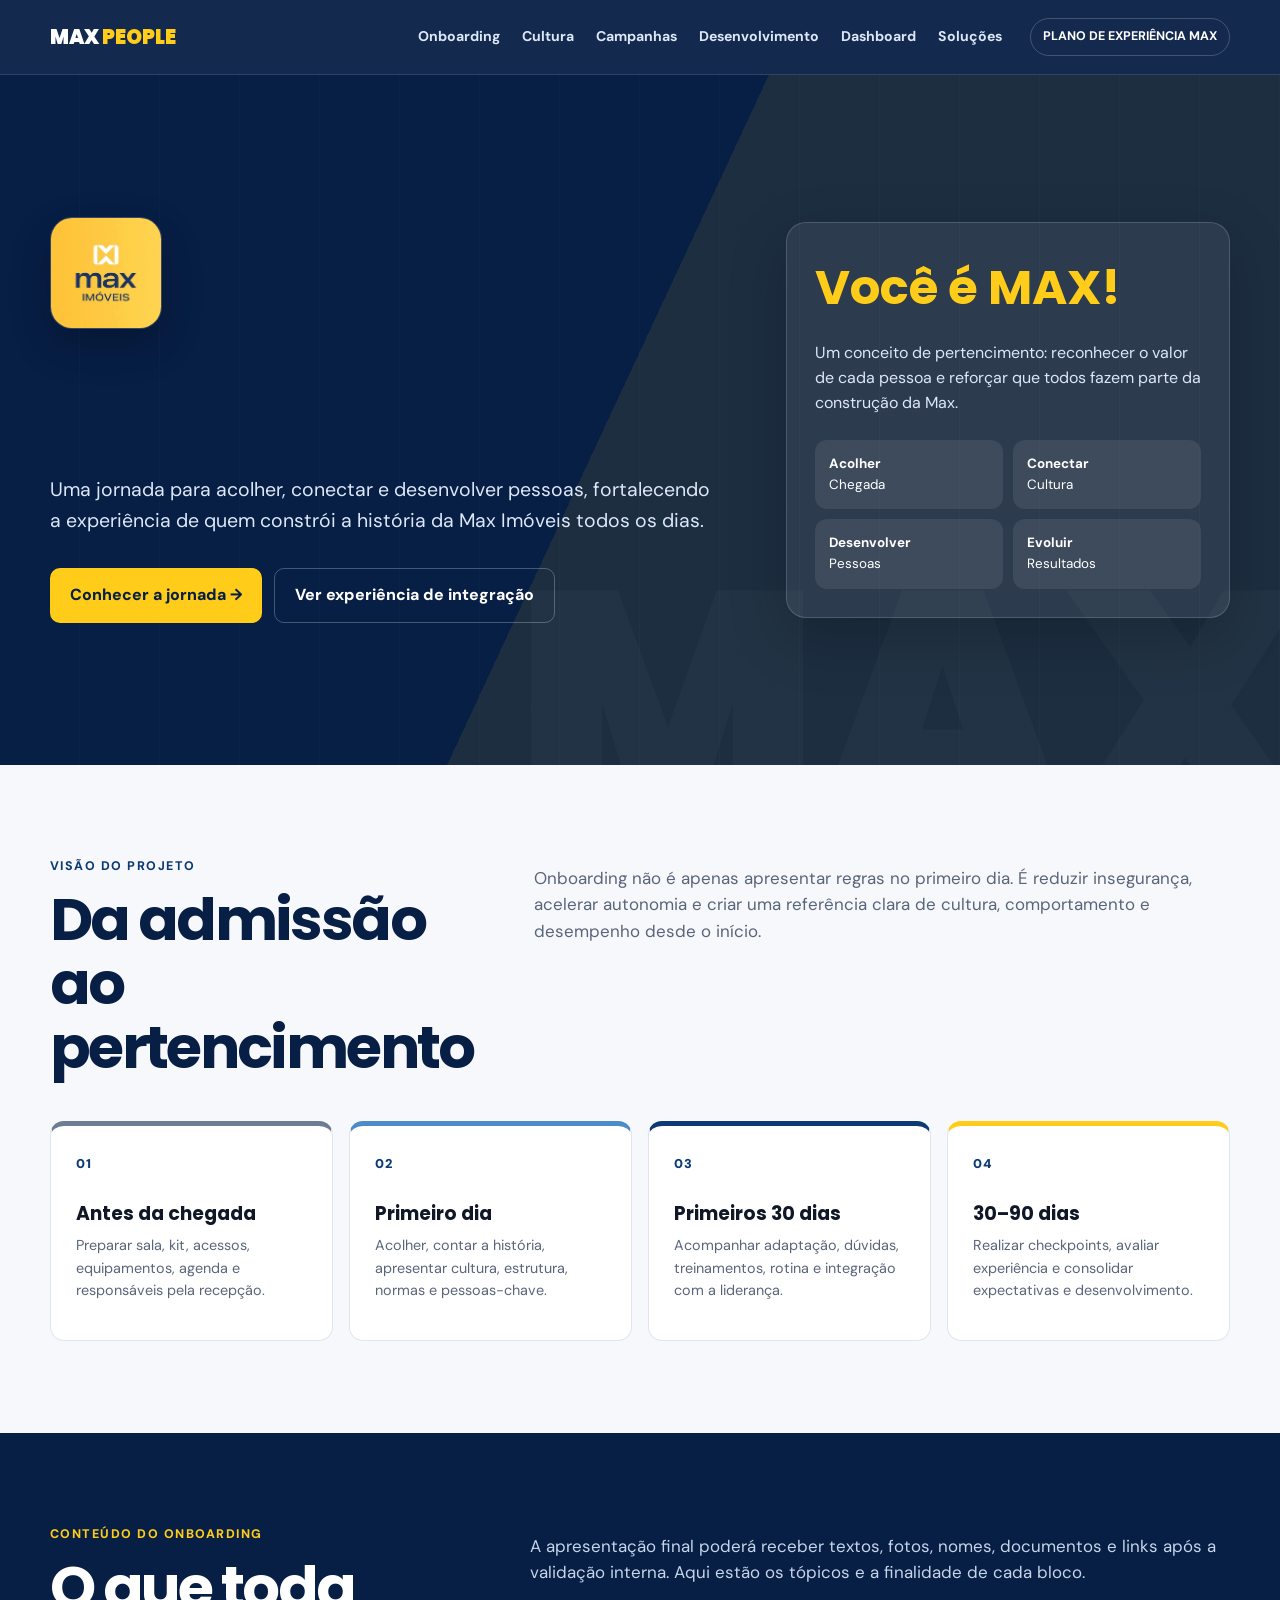
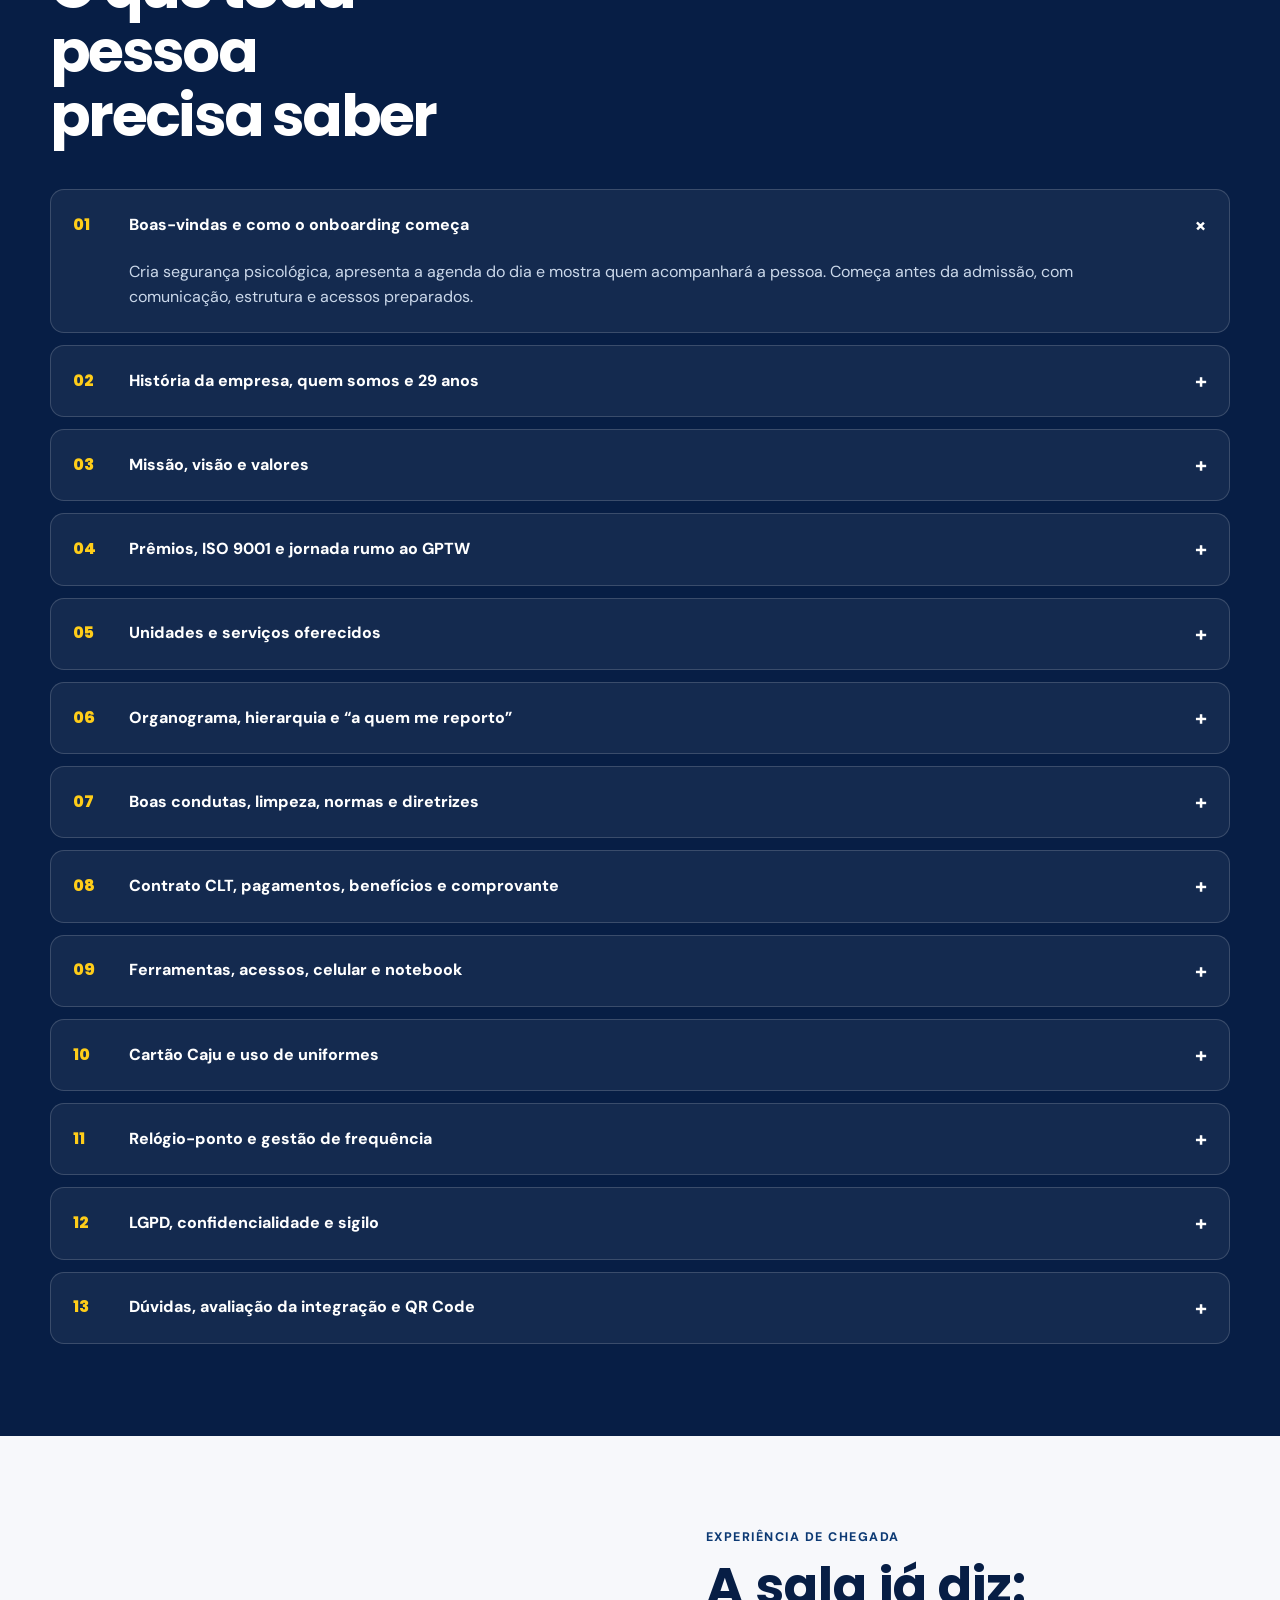
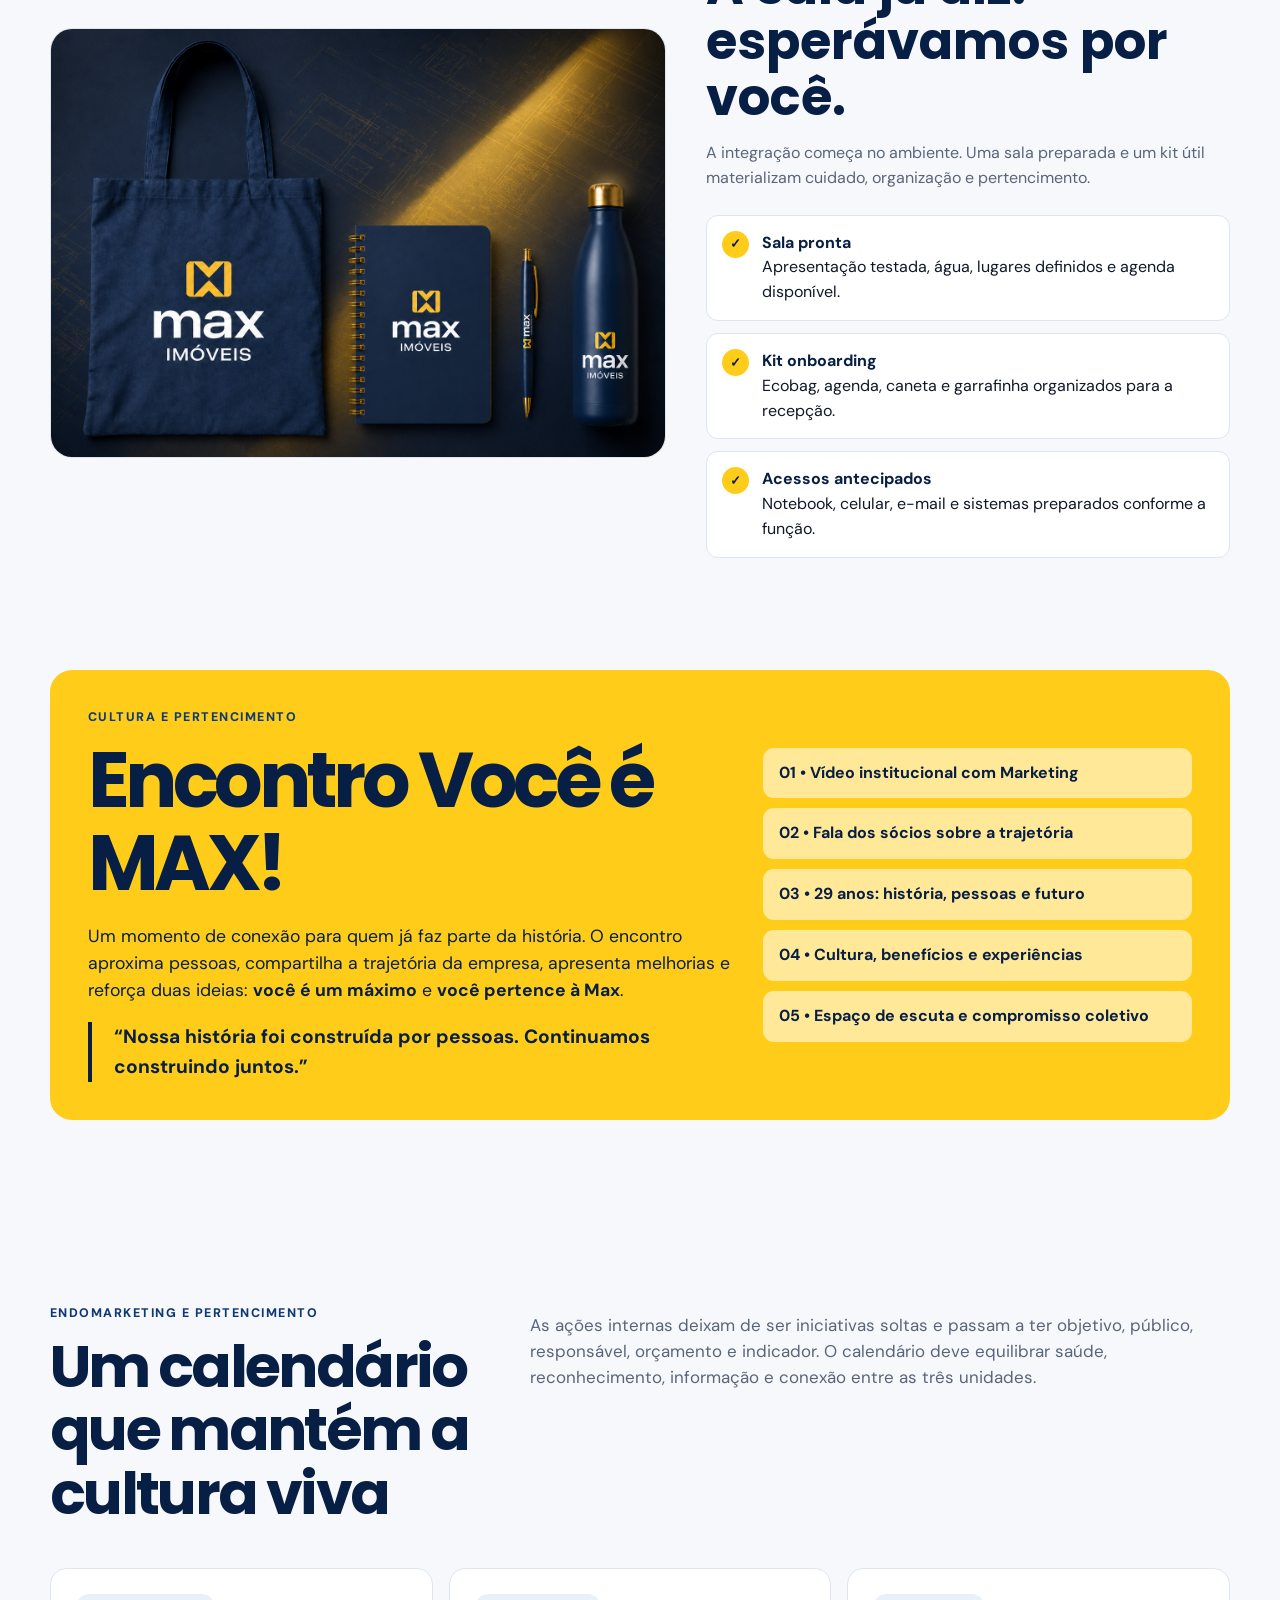
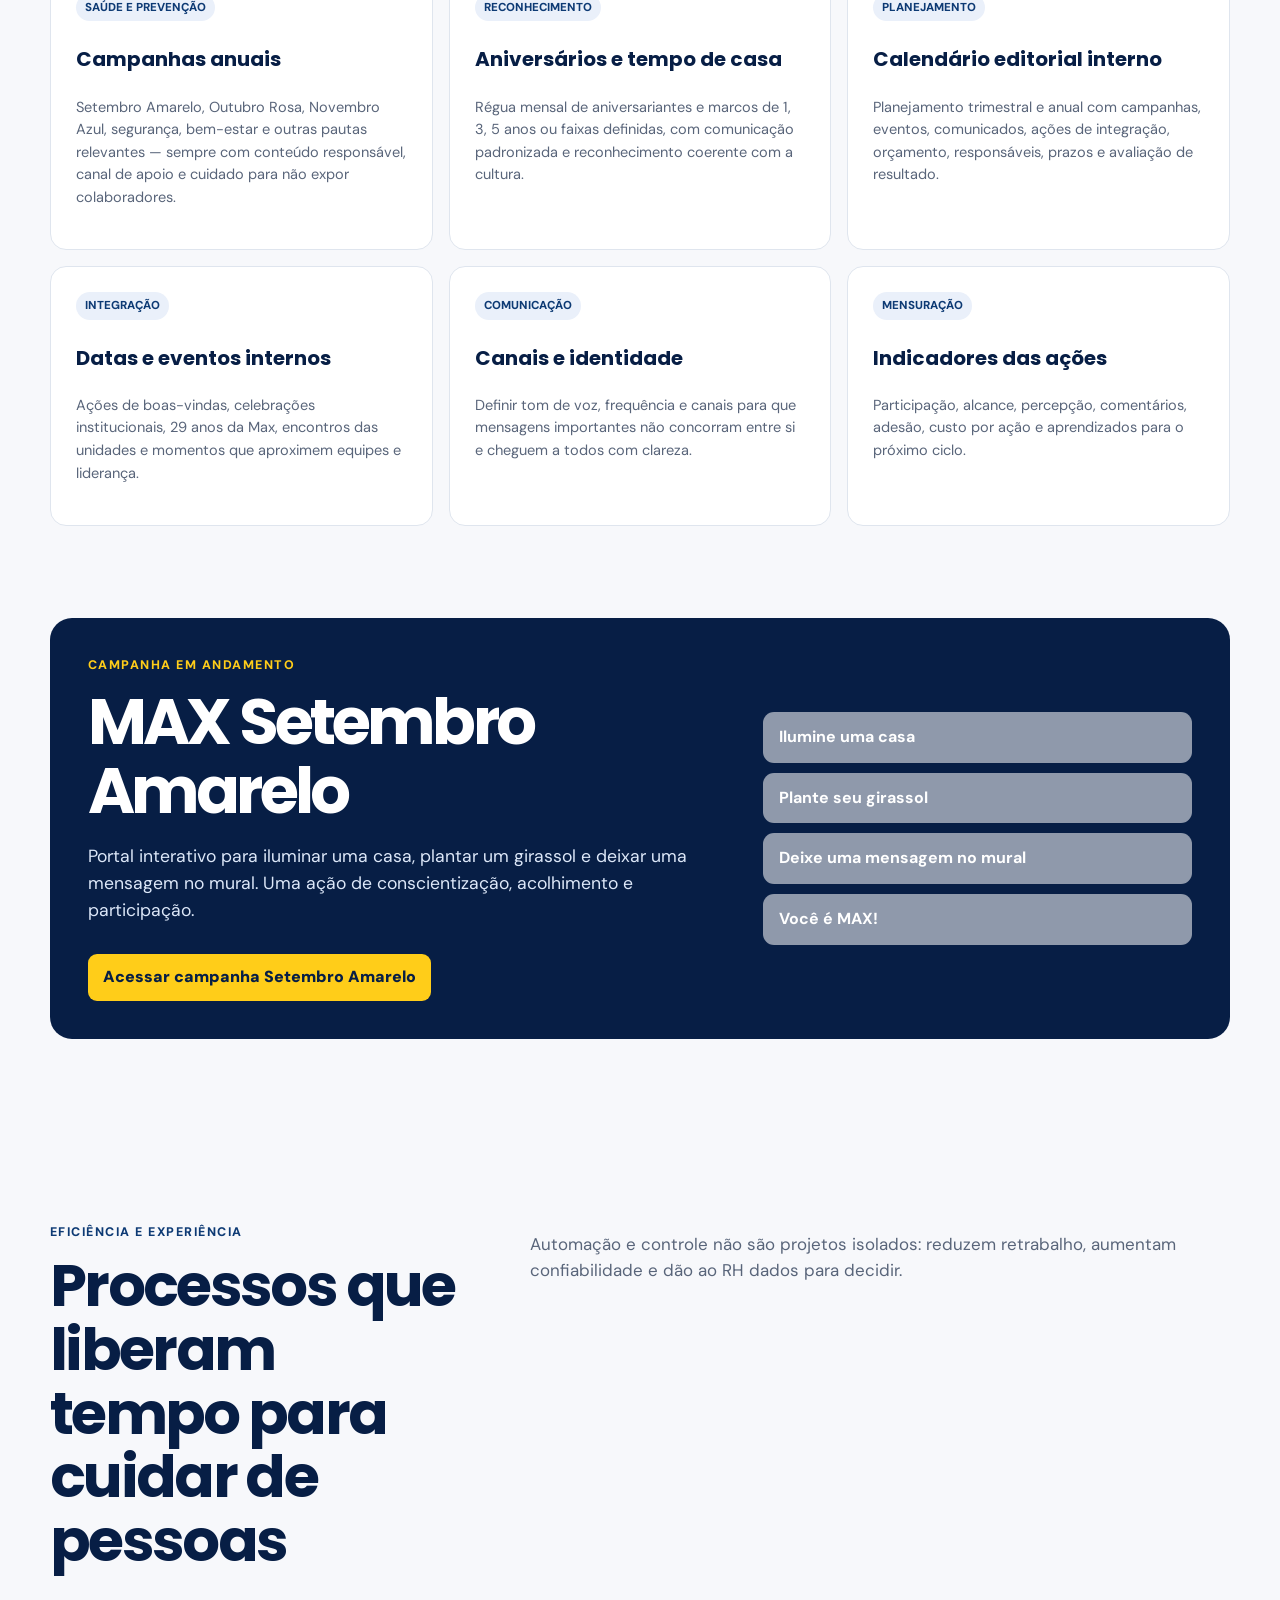
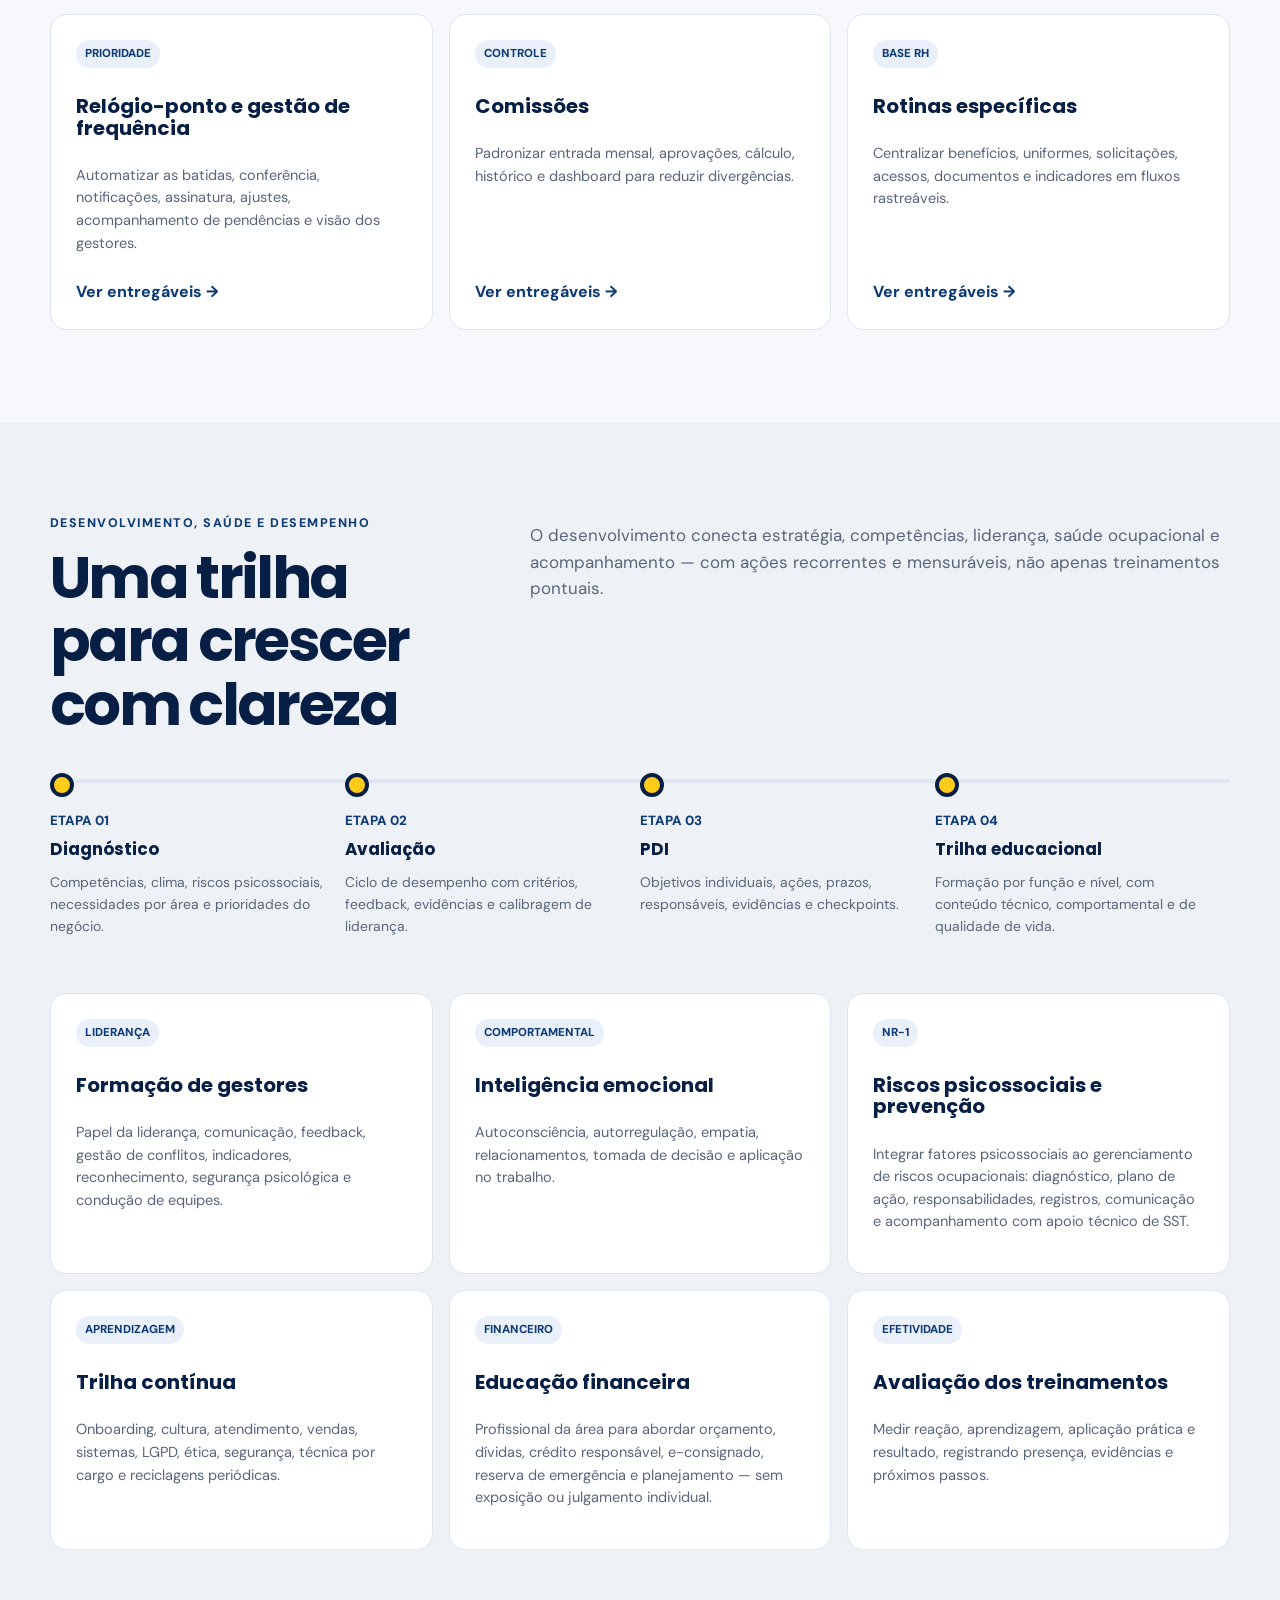
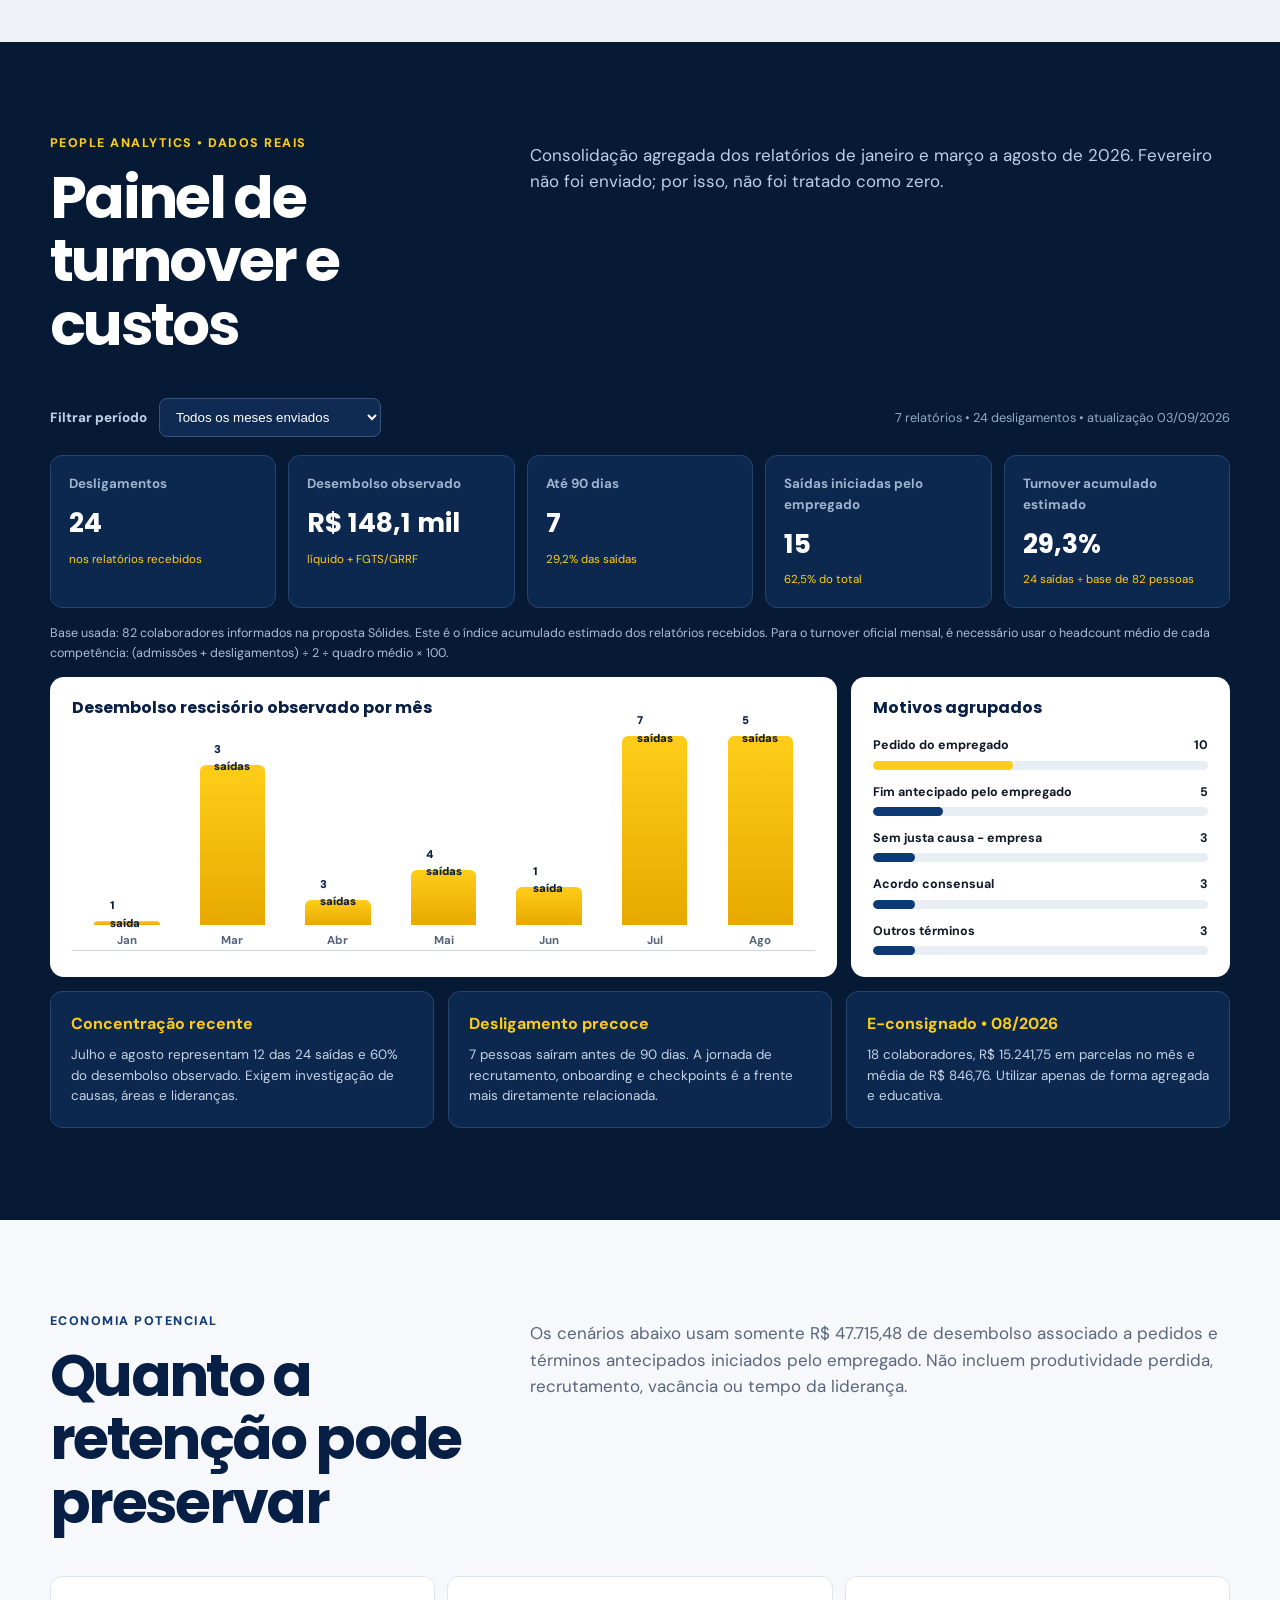
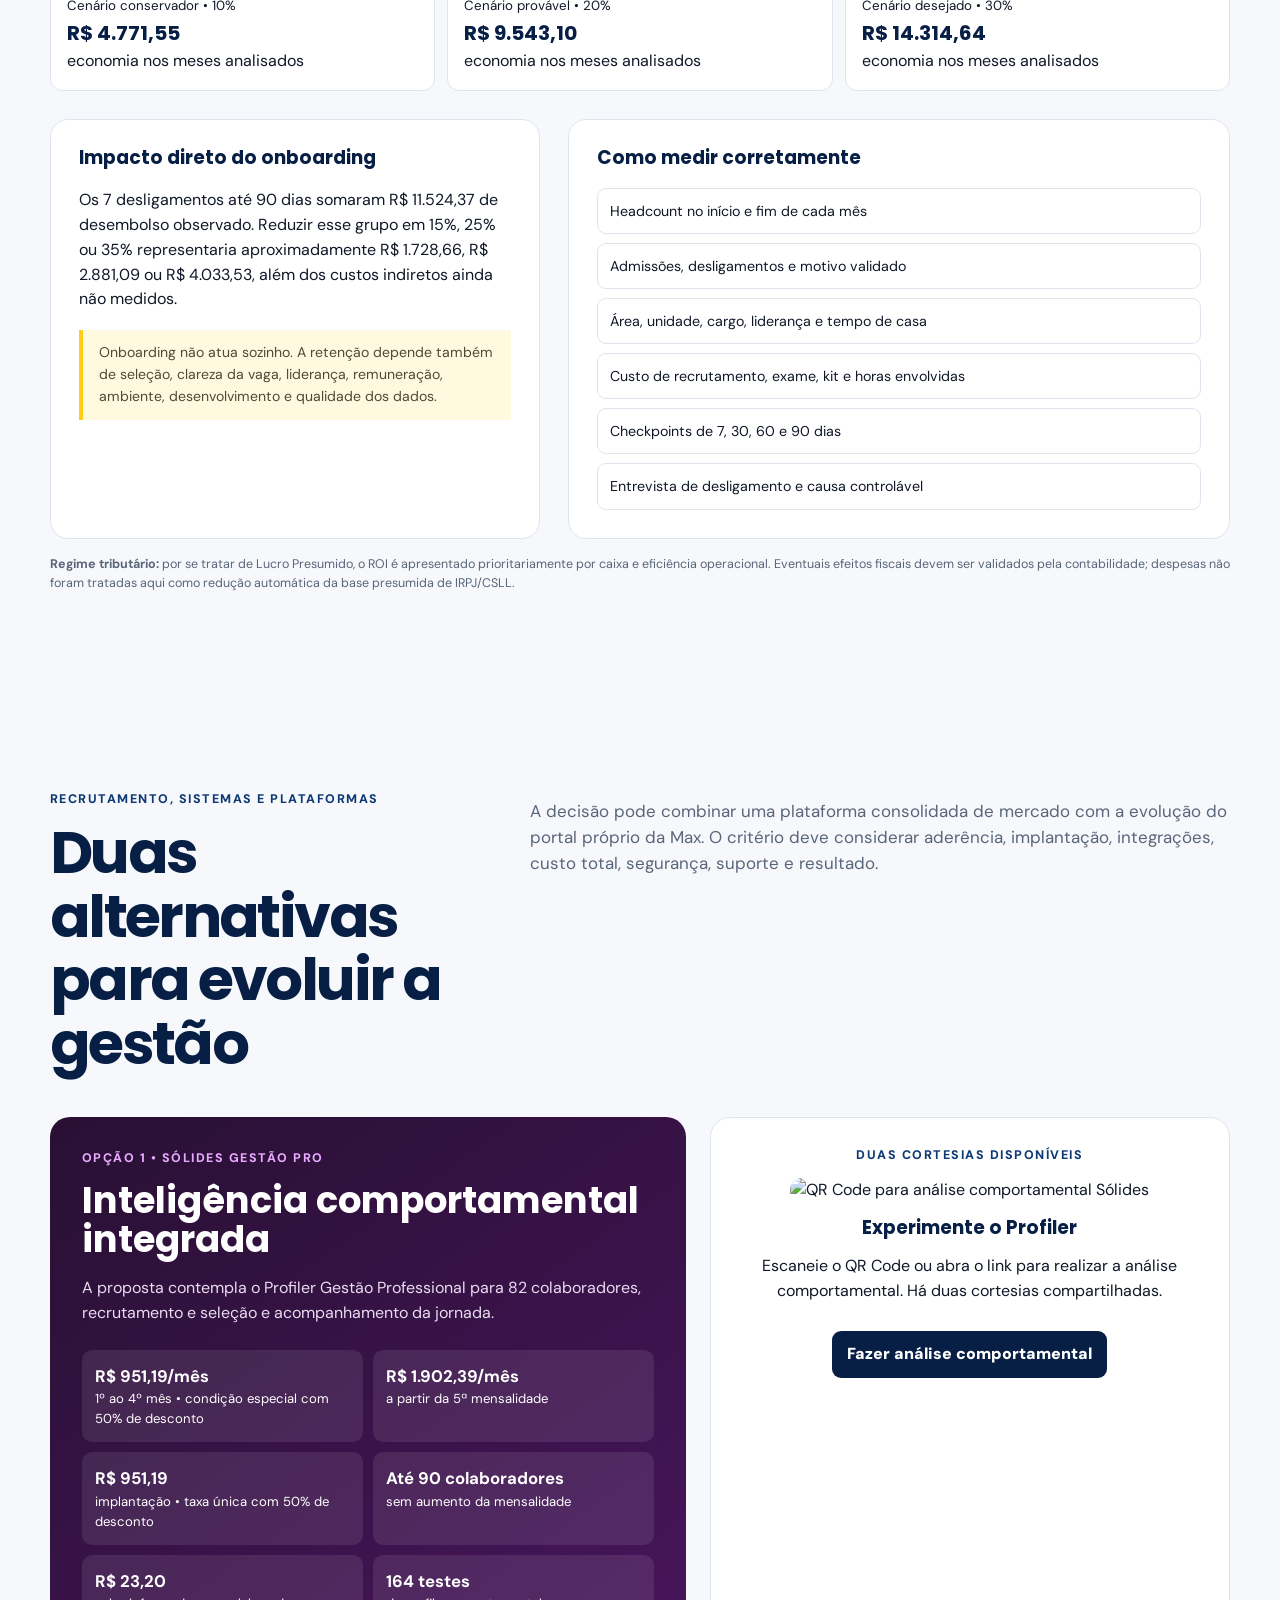
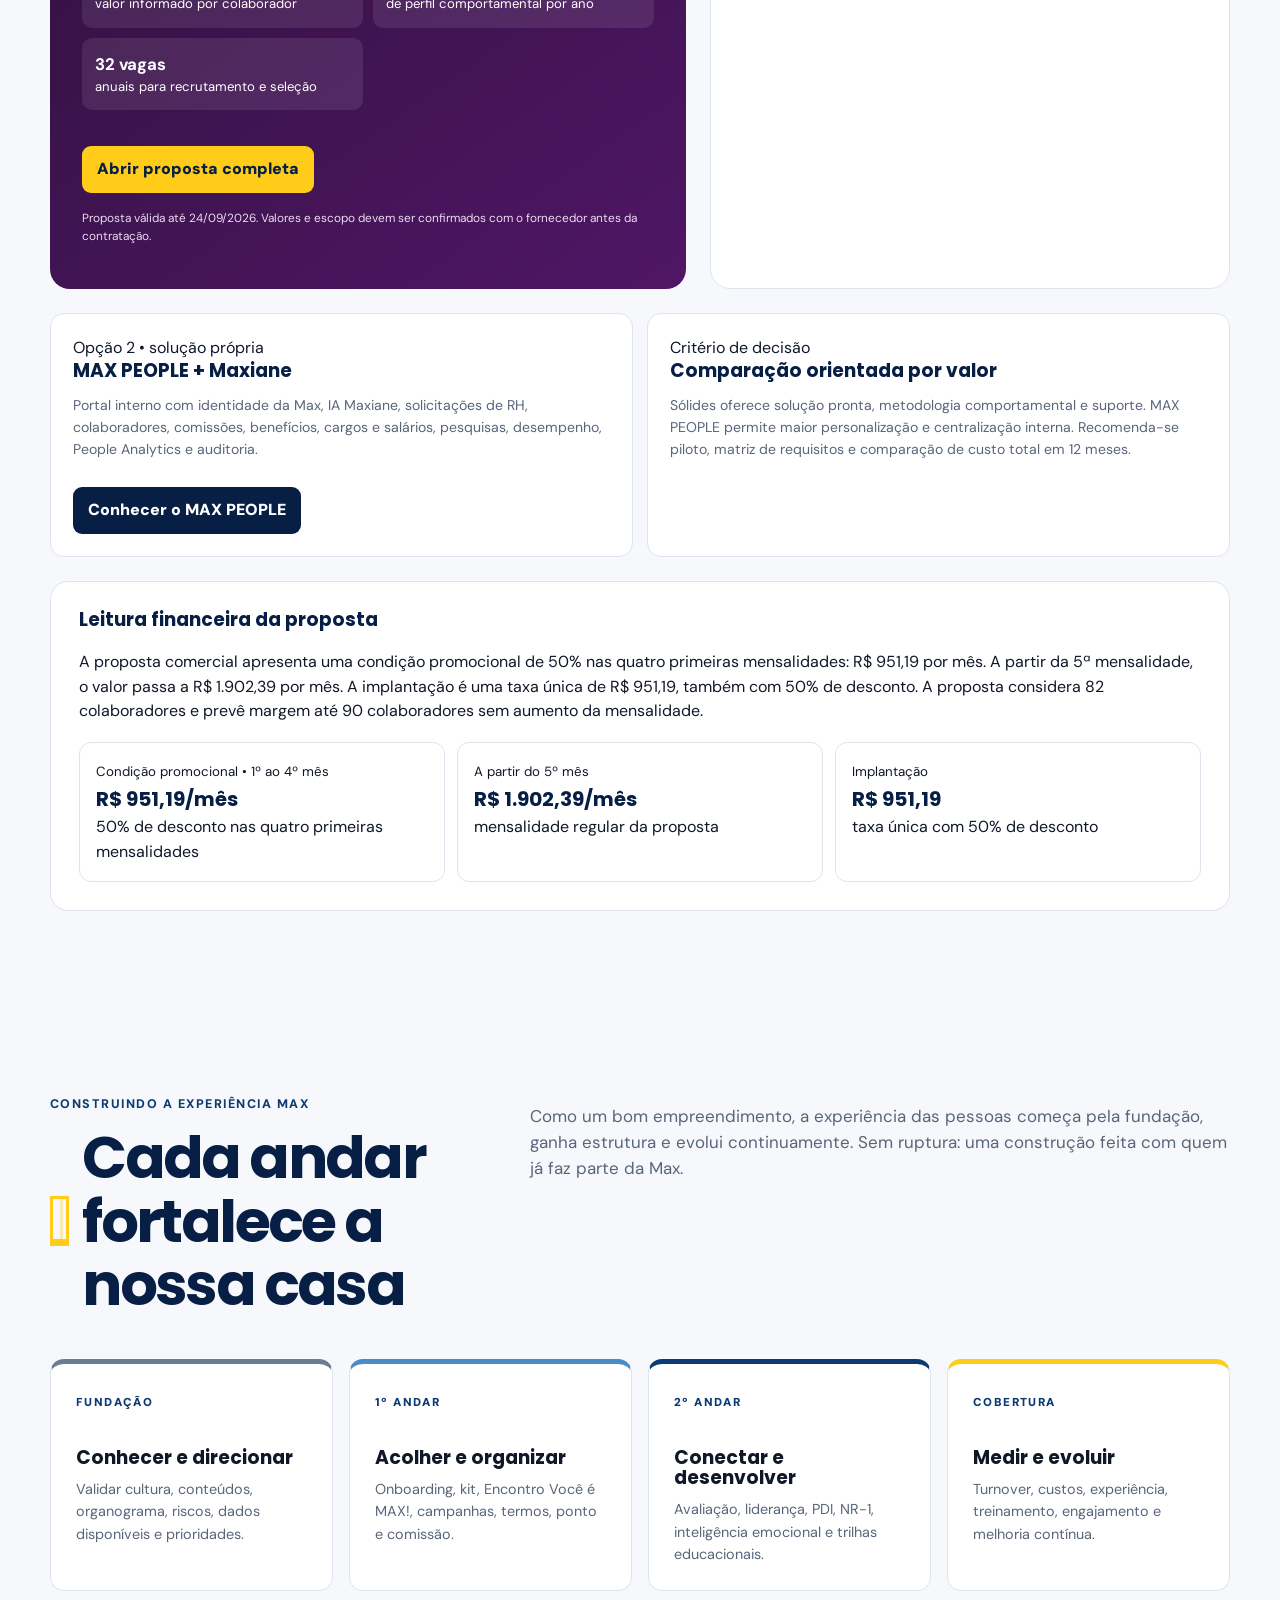
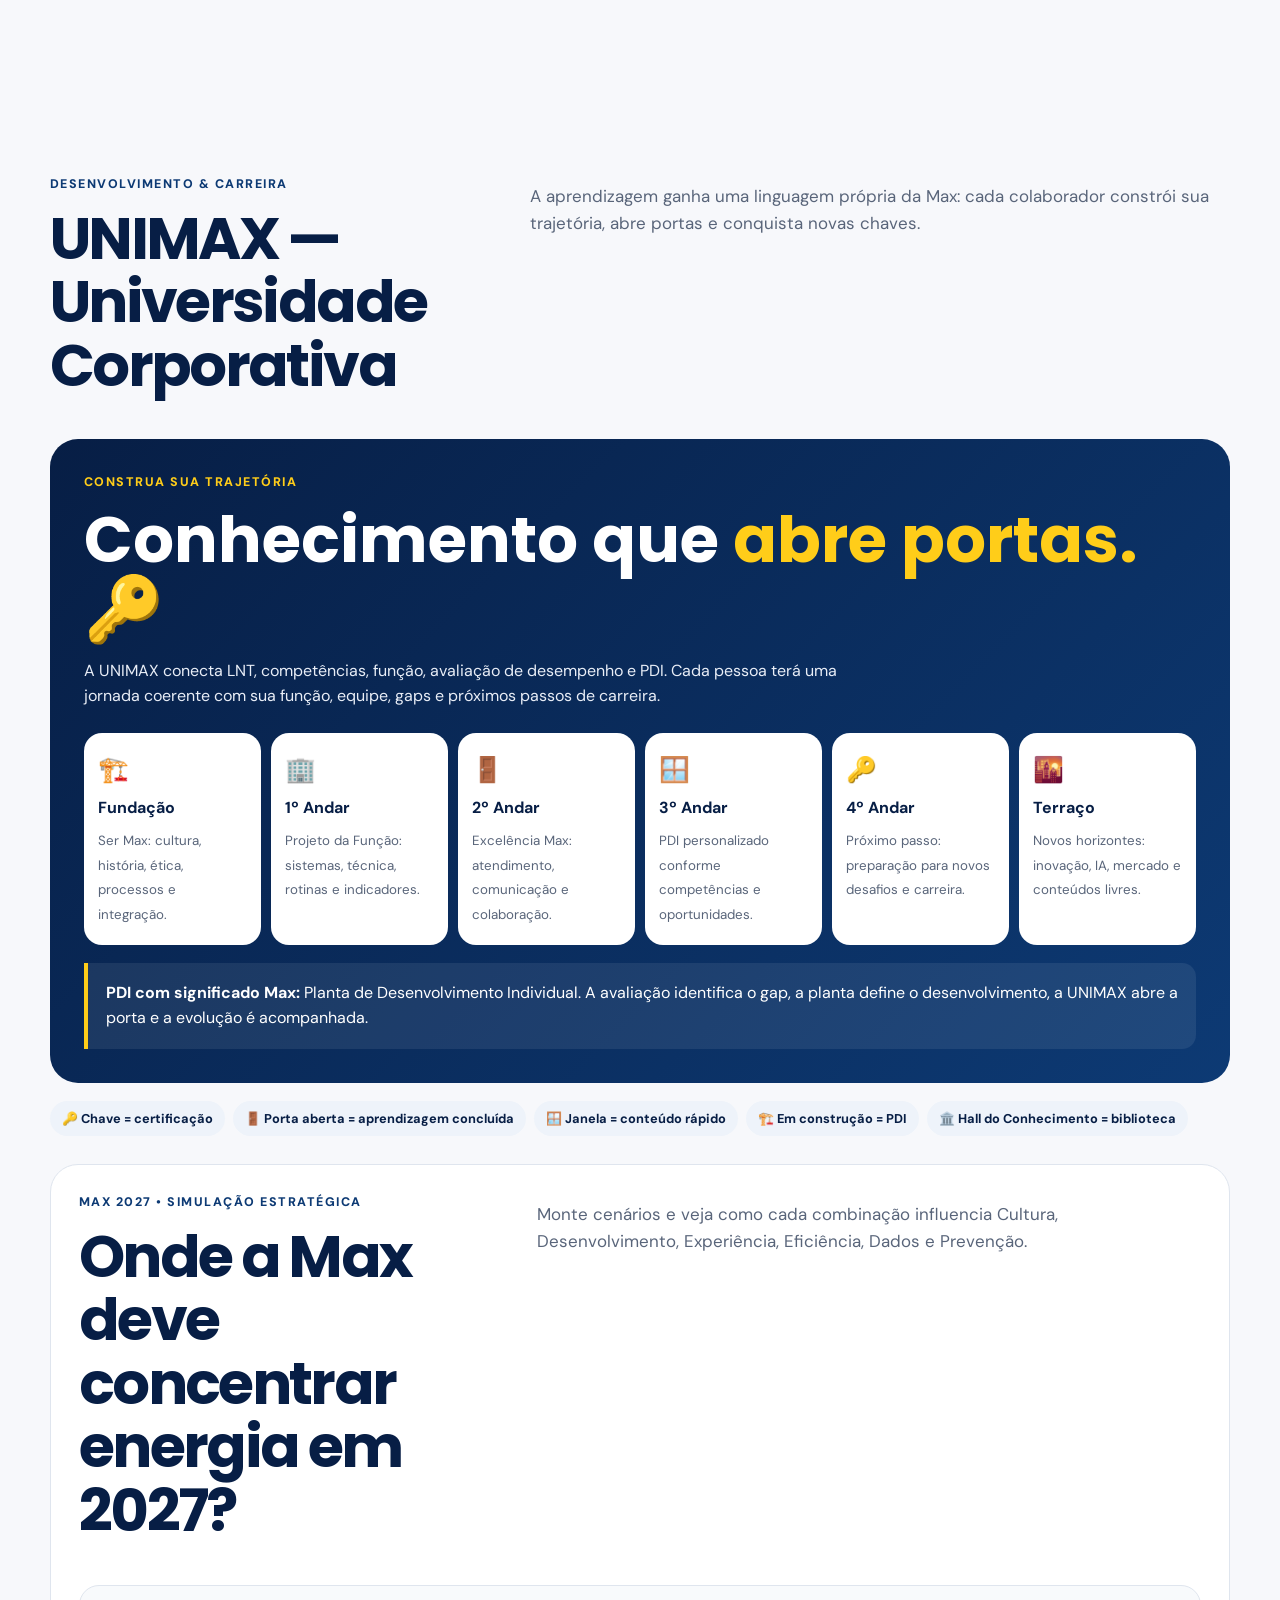
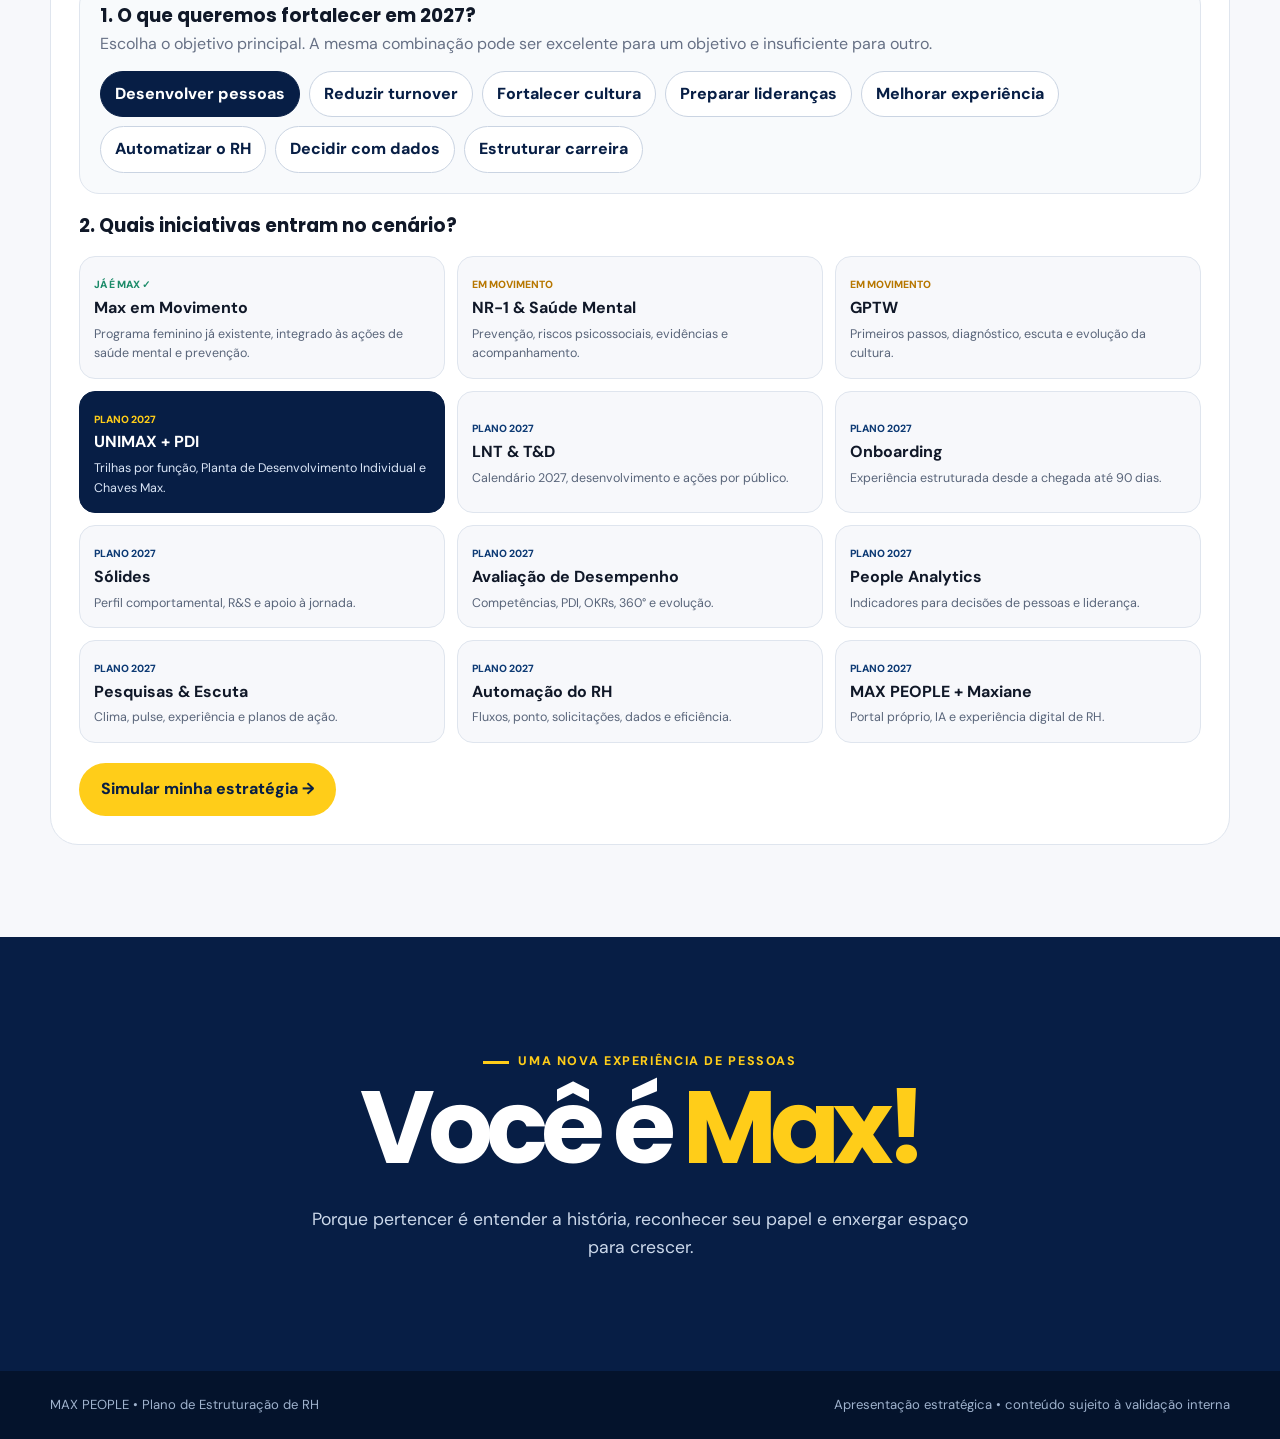
==== commit e2c8b53d: "Adiciona aderência por objetivo ao simulador MAX 2027" ====
--- a/index.html
+++ b/index.html
@@ -1176,6 +1176,8 @@
 
 .strategyResult{display:none;margin-top:24px;border-top:1px solid #dfe5ee;padding-top:24px}.strategyResult.show{display:block}.impactGrid{display:grid;grid-template-columns:repeat(3,1fr);gap:12px;margin:18px 0}.impactCard{background:#f7f8fb;border-radius:16px;padding:15px}.impactHead{display:flex;justify-content:space-between;font-weight:800;font-size:.86rem}.impactBar{height:8px;background:#e2e7ef;border-radius:99px;margin-top:10px;overflow:hidden}.impactFill{height:100%;background:#ffcd19;border-radius:99px;transition:width .45s ease}.strategyReading{background:#071e45;color:#fff;border-radius:20px;padding:22px;margin:18px 0}.strategyReading h3{color:#ffcd19;margin-top:0}.strategyReading p{color:#e9eef7}.strategyFlow{display:flex;gap:8px;flex-wrap:wrap;margin:16px 0}.strategyFlow span{background:#eef3fa;color:#071e45;padding:9px 12px;border-radius:999px;font-size:.78rem;font-weight:800}.initiativeImpact{margin-top:18px;display:grid;grid-template-columns:repeat(2,1fr);gap:12px}.initiativeImpact article{border:1px solid #dfe5ee;border-radius:16px;padding:16px}.initiativeImpact small{font-weight:800;color:#0d3a74}.initiativeImpact h4{margin:6px 0}.roadmapSteps li{margin-bottom:7px}.simDisclaimer{font-size:.75rem;color:#667085;margin-top:12px}@media(max-width:700px){.impactGrid,.initiativeImpact{grid-template-columns:1fr}}
 
+
+.goalPanel{margin:18px 0 22px;padding:20px;border:1px solid #dfe5ee;border-radius:20px;background:#f8fafc}.goalPanel h3{margin:0 0 6px}.goalPanel p{margin:0 0 14px;color:#667085}.goalSelector{display:flex;flex-wrap:wrap;gap:9px}.goalBtn{border:1px solid #cad4e2;background:#fff;color:#071e45;border-radius:999px;padding:10px 14px;font-weight:800;cursor:pointer}.goalBtn.active{background:#071e45;color:#fff;border-color:#071e45}.alignmentBox{background:#fff7d6;border:1px solid #ffcd19;border-radius:20px;padding:20px;margin:18px 0}.alignmentScore{font-size:2.1rem;font-weight:900;color:#071e45}.alignmentGrid{display:grid;grid-template-columns:repeat(3,1fr);gap:12px;margin-top:14px}.alignmentGrid article{background:#fff;border-radius:14px;padding:14px}.alignmentGrid h4{margin:0 0 7px}.alignmentGrid p{margin:0;color:#475467;font-size:.88rem}@media(max-width:700px){.alignmentGrid{grid-template-columns:1fr}}
 </style>
   <style id="hero-nudge-only">
 .animatedClaim{transform:translateY(-18px)!important;}
@@ -2228,7 +2230,7 @@
         <div class="unimaxQuote"><b>PDI com significado Max:</b> Planta de Desenvolvimento Individual. A avaliação identifica o gap, a planta define o desenvolvimento, a UNIMAX abre a porta e a evolução é acompanhada.</div></div>
       <div class="unimaxTags"><span>🔑 Chave = certificação</span><span>🚪 Porta aberta = aprendizagem concluída</span><span>🪟 Janela = conteúdo rápido</span><span>🏗️ Em construção = PDI</span><span>🏛️ Hall do Conhecimento = biblioteca</span></div>
       <div class="roadmapBox" id="roadmap2027"><div class="sectionHead"><div><div class="kicker">MAX 2027 • SIMULAÇÃO ESTRATÉGICA</div><h2>Onde a Max deve concentrar energia em 2027?</h2></div><p>Monte cenários e veja como cada combinação influencia Cultura, Desenvolvimento, Experiência, Eficiência, Dados e Prevenção.</p></div>
-<div class="initiativeGrid">
+<div class="goalPanel"><h3>1. O que queremos fortalecer em 2027?</h3><p>Escolha o objetivo principal. A mesma combinação pode ser excelente para um objetivo e insuficiente para outro.</p><div class="goalSelector"><button class="goalBtn active" data-goal="Desenvolvimento">Desenvolver pessoas</button><button class="goalBtn" data-goal="Turnover">Reduzir turnover</button><button class="goalBtn" data-goal="Cultura">Fortalecer cultura</button><button class="goalBtn" data-goal="Lideranca">Preparar lideranças</button><button class="goalBtn" data-goal="Experiencia">Melhorar experiência</button><button class="goalBtn" data-goal="Eficiencia">Automatizar o RH</button><button class="goalBtn" data-goal="Dados">Decidir com dados</button><button class="goalBtn" data-goal="Carreira">Estruturar carreira</button></div></div><h3 style="margin:0 0 12px">2. Quais iniciativas entram no cenário?</h3><div class="initiativeGrid">
 <button type="button" class="initiative" data-status="ja" data-item="Max em Movimento"><strong>Max em Movimento</strong><span>Programa feminino já existente, integrado às ações de saúde mental e prevenção.</span></button>
 <button type="button" class="initiative" data-status="andamento" data-item="NR-1 & Saúde Mental"><strong>NR-1 & Saúde Mental</strong><span>Prevenção, riscos psicossociais, evidências e acompanhamento.</span></button>
 <button type="button" class="initiative" data-status="andamento" data-item="GPTW"><strong>GPTW</strong><span>Primeiros passos, diagnóstico, escuta e evolução da cultura.</span></button>
@@ -2242,7 +2244,7 @@
 <button type="button" class="initiative" data-status="2027" data-item="Automação"><strong>Automação do RH</strong><span>Fluxos, ponto, solicitações, dados e eficiência.</span></button>
 <button type="button" class="initiative" data-status="2027" data-item="MAX PEOPLE"><strong>MAX PEOPLE + Maxiane</strong><span>Portal próprio, IA e experiência digital de RH.</span></button></div>
 <button type="button" class="generateRoadmap">Simular minha estratégia →</button>
-<div class="strategyResult" aria-live="polite"><h3>Impacto da estratégia</h3><div class="impactGrid" id="impactGrid"></div><div class="strategyReading"><h3 id="strategyTitle"></h3><p id="strategyText"></p><div class="strategyFlow" id="strategyFlow"></div><p id="strategyAttention"></p></div><h3>Como cada prioridade contribui</h3><div class="initiativeImpact" id="initiativeImpact"></div><h3 style="margin-top:26px">Roadmap recomendado</h3><div class="timeline2027"><div class="quarter"><b>Q1 • Fundação</b><ul class="roadmapSteps" id="q1"></ul></div><div class="quarter"><b>Q2 • Construção</b><ul class="roadmapSteps" id="q2"></ul></div><div class="quarter"><b>Q3 • Desenvolvimento</b><ul class="roadmapSteps" id="q3"></ul></div><div class="quarter"><b>Q4 • Evolução</b><ul class="roadmapSteps" id="q4"></ul></div></div><p class="simDisclaimer">Simulação estratégica qualitativa: os índices representam a aderência relativa das iniciativas às dimensões de RH e servem para comparação de cenários, não como indicadores de resultado realizado.</p></div></div></div></section>
+<div class="strategyResult" aria-live="polite"><div class="alignmentBox"><div class="kicker">ADERÊNCIA AO OBJETIVO</div><div class="alignmentScore" id="alignmentScore">—</div><h3 id="alignmentTitle"></h3><p id="alignmentDiagnosis"></p><div class="alignmentGrid"><article><h4>✓ Forças</h4><p id="alignmentStrength"></p></article><article><h4>△ Lacunas</h4><p id="alignmentGap"></p></article><article><h4>→ Recomendação MAX</h4><p id="alignmentRecommendation"></p></article></div></div><h3>Impacto da estratégia</h3><div class="impactGrid" id="impactGrid"></div><div class="strategyReading"><h3 id="strategyTitle"></h3><p id="strategyText"></p><div class="strategyFlow" id="strategyFlow"></div><p id="strategyAttention"></p></div><h3>Como cada prioridade contribui</h3><div class="initiativeImpact" id="initiativeImpact"></div><h3 style="margin-top:26px">Roadmap recomendado</h3><div class="timeline2027"><div class="quarter"><b>Q1 • Fundação</b><ul class="roadmapSteps" id="q1"></ul></div><div class="quarter"><b>Q2 • Construção</b><ul class="roadmapSteps" id="q2"></ul></div><div class="quarter"><b>Q3 • Desenvolvimento</b><ul class="roadmapSteps" id="q3"></ul></div><div class="quarter"><b>Q4 • Evolução</b><ul class="roadmapSteps" id="q4"></ul></div></div><p class="simDisclaimer">Simulação estratégica qualitativa: os índices representam a aderência relativa das iniciativas às dimensões de RH e servem para comparação de cenários, não como indicadores de resultado realizado.</p></div></div></div></section>
 
     <section class="finish">
       <div class="shell">
@@ -2367,7 +2369,19 @@
 'Automação':{w:[3,3,8,45,25,3],goal:'Eficiência operacional',result:'Reduz tarefas manuais, organiza fluxos e libera capacidade do RH para atuação estratégica.',q:['Mapear gargalos e fluxos','Automatizar rotinas prioritárias','Integrar dados e alertas','Medir ganho operacional']},
 'MAX PEOPLE':{w:[8,10,20,38,38,4],goal:'Experiência digital e centralização',result:'Centraliza serviços, dados e IA em uma experiência digital própria de RH.',q:['Priorizar módulos e arquitetura','Implantar fluxos essenciais','Conectar analytics e Maxiane','Consolidar adoção e evolução']}}
 const dims=['Cultura','Desenvolvimento','Experiência','Eficiência','Dados','Prevenção'];
-document.querySelector('.generateRoadmap')?.addEventListener('click',()=>{const selected=roadmapButtons.filter(b=>b.classList.contains('active')).map(b=>b.dataset.item),out=document.querySelector('.strategyResult');if(!selected.length){out.classList.add('show');document.querySelector('#strategyTitle').textContent='Selecione pelo menos uma prioridade';document.querySelector('#strategyText').textContent='Escolha as iniciativas que deseja comparar para gerar uma leitura estratégica.';return}let scores=[0,0,0,0,0,0];selected.forEach(x=>strategyData[x].w.forEach((v,i)=>scores[i]+=v));const max=Math.max(...scores)||1;scores=scores.map(v=>Math.round(v/max*100));document.querySelector('#impactGrid').innerHTML=dims.map((d,i)=>`<div class="impactCard"><div class="impactHead"><span>${d}</span><span>${scores[i]}%</span></div><div class="impactBar"><div class="impactFill" style="width:${scores[i]}%"></div></div></div>`).join('');const rank=scores.map((v,i)=>[v,i]).sort((a,b)=>b[0]-a[0]);const top=dims[rank[0][1]],second=dims[rank[1][1]],low=dims[rank[rank.length-1][1]];document.querySelector('#strategyTitle').textContent=`Estratégia formada: ${top} + ${second}`;document.querySelector('#strategyText').textContent=`Sua combinação concentra maior impacto em ${top.toLowerCase()} e ${second.toLowerCase()}. As prioridades se complementam para construir uma atuação de RH mais estruturada e conectada.`;document.querySelector('#strategyFlow').innerHTML=({Cultura:['ESCUTAR','ALINHAR','ENGAJAR','EVOLUIR'],Desenvolvimento:['DIAGNOSTICAR','DESENVOLVER','APLICAR','MEDIR'],Experiência:['ACOLHER','ESCUTAR','AGIR','EVOLUIR'],Eficiência:['MAPEAR','AUTOMATIZAR','CENTRALIZAR','GANHAR ESCALA'],Dados:['CENTRALIZAR','MEDIR','ANALISAR','DECIDIR'],Prevenção:['MAPEAR','PREVENIR','ACOMPANHAR','REVISAR']}[top]).map(x=>`<span>${x}</span>`).join('<b>→</b>');document.querySelector('#strategyAttention').innerHTML=`<b>Ponto de atenção:</b> ${low} aparece com menor ênfase neste cenário. Isso não significa uma falha; mostra onde a estratégia escolhida está investindo menos energia.`;document.querySelector('#initiativeImpact').innerHTML=selected.map(x=>`<article><small>IMPACTO ESTRATÉGICO</small><h4>${x}</h4><b>${strategyData[x].goal}</b><p>${strategyData[x].result}</p></article>`).join('');['q1','q2','q3','q4'].forEach((id,i)=>{document.querySelector('#'+id).innerHTML=selected.map(x=>`<li><b>${x}:</b> ${strategyData[x].q[i]}</li>`).join('')});out.classList.add('show');out.scrollIntoView({behavior:'smooth',block:'start'})});
+const goalBtns=[...document.querySelectorAll('.goalBtn')];
+goalBtns.forEach(b=>b.addEventListener('click',()=>{goalBtns.forEach(x=>x.classList.remove('active'));b.classList.add('active')}));
+const goalConfig={
+Desenvolvimento:{label:'Desenvolver pessoas',ideal:['UNIMAX + PDI','Desempenho','LNT & T&D'],support:['People Analytics','Pesquisas'],why:'criar um ciclo de diagnóstico, desenvolvimento, aplicação e acompanhamento'},
+Turnover:{label:'Reduzir turnover',ideal:['Pesquisas','Onboarding','Desempenho'],support:['UNIMAX + PDI','People Analytics','GPTW'],why:'atuar sobre experiência, causas de saída, integração e perspectiva de desenvolvimento'},
+Cultura:{label:'Fortalecer cultura',ideal:['GPTW','Pesquisas','Onboarding'],support:['UNIMAX + PDI','Max em Movimento'],why:'combinar escuta, experiência, rituais e desenvolvimento alinhado à cultura'},
+Lideranca:{label:'Preparar lideranças',ideal:['Desempenho','UNIMAX + PDI','LNT & T&D'],support:['Sólides','People Analytics'],why:'diagnosticar competências e transformar gaps de liderança em desenvolvimento acompanhado'},
+Experiencia:{label:'Melhorar experiência',ideal:['Onboarding','Pesquisas','GPTW'],support:['MAX PEOPLE','Max em Movimento'],why:'escutar a jornada e melhorar momentos que influenciam pertencimento e experiência'},
+Eficiencia:{label:'Automatizar o RH',ideal:['Automação','MAX PEOPLE','People Analytics'],support:['Sólides'],why:'centralizar fluxos, reduzir tarefas manuais e transformar dados em gestão'},
+Dados:{label:'Decidir com dados',ideal:['People Analytics','MAX PEOPLE','Pesquisas'],support:['Desempenho','Automação'],why:'combinar fontes, indicadores, escuta e rotina de análise para apoiar decisões'},
+Carreira:{label:'Estruturar carreira',ideal:['UNIMAX + PDI','Desempenho','LNT & T&D'],support:['Sólides','People Analytics'],why:'conectar competências, avaliação, PDI, aprendizagem e próximos passos de carreira'}};
+function renderAlignment(selected){const key=goalBtns.find(b=>b.classList.contains('active'))?.dataset.goal||'Desenvolvimento',g=goalConfig[key],idealHits=g.ideal.filter(x=>selected.includes(x)),supportHits=g.support.filter(x=>selected.includes(x));let score=Math.round((idealHits.length/g.ideal.length)*80+(supportHits.length/Math.max(1,g.support.length))*20);score=Math.min(100,score);let level=score>=85?'MUITO ALTA':score>=65?'BOA':score>=40?'PARCIAL':'BAIXA';document.querySelector('#alignmentScore').textContent=score+'% • '+level;document.querySelector('#alignmentTitle').textContent='Objetivo: '+g.label;document.querySelector('#alignmentDiagnosis').textContent=score>=85?'A combinação está muito coerente para '+g.why+'.':score>=65?'A combinação tem boa base para '+g.why+', mas ainda pode fechar algumas lacunas.':'O cenário tem iniciativas relevantes, porém ainda não forma um ciclo suficientemente completo para '+g.why+'.';document.querySelector('#alignmentStrength').textContent=idealHits.length?'Você já selecionou pilares centrais: '+idealHits.join(', ')+'.':'O cenário traz capacidades complementares, mas ainda não inclui os pilares centrais deste objetivo.';const missing=g.ideal.filter(x=>!selected.includes(x));document.querySelector('#alignmentGap').textContent=missing.length?'Para fechar melhor o ciclo, faltam: '+missing.join(', ')+'.':'Os pilares essenciais estão contemplados. O próximo desafio é execução, integração e mensuração.';const add=[...missing,...g.support.filter(x=>!selected.includes(x))].slice(0,2);document.querySelector('#alignmentRecommendation').textContent=add.length?'Considere adicionar '+add.join(' + ')+' para aumentar a aderência ao objetivo escolhido.':'Mantenha a combinação e defina indicadores para acompanhar se o resultado esperado está acontecendo.';}
+document.querySelector('.generateRoadmap')?.addEventListener('click',()=>{const selected=roadmapButtons.filter(b=>b.classList.contains('active')).map(b=>b.dataset.item),out=document.querySelector('.strategyResult');renderAlignment(selected);if(!selected.length){out.classList.add('show');document.querySelector('#strategyTitle').textContent='Selecione pelo menos uma prioridade';document.querySelector('#strategyText').textContent='Escolha as iniciativas que deseja comparar para gerar uma leitura estratégica.';return}let scores=[0,0,0,0,0,0];selected.forEach(x=>strategyData[x].w.forEach((v,i)=>scores[i]+=v));const max=Math.max(...scores)||1;scores=scores.map(v=>Math.round(v/max*100));document.querySelector('#impactGrid').innerHTML=dims.map((d,i)=>`<div class="impactCard"><div class="impactHead"><span>${d}</span><span>${scores[i]}%</span></div><div class="impactBar"><div class="impactFill" style="width:${scores[i]}%"></div></div></div>`).join('');const rank=scores.map((v,i)=>[v,i]).sort((a,b)=>b[0]-a[0]);const top=dims[rank[0][1]],second=dims[rank[1][1]],low=dims[rank[rank.length-1][1]];document.querySelector('#strategyTitle').textContent=`Estratégia formada: ${top} + ${second}`;document.querySelector('#strategyText').textContent=`Sua combinação concentra maior impacto em ${top.toLowerCase()} e ${second.toLowerCase()}. As prioridades se complementam para construir uma atuação de RH mais estruturada e conectada.`;document.querySelector('#strategyFlow').innerHTML=({Cultura:['ESCUTAR','ALINHAR','ENGAJAR','EVOLUIR'],Desenvolvimento:['DIAGNOSTICAR','DESENVOLVER','APLICAR','MEDIR'],Experiência:['ACOLHER','ESCUTAR','AGIR','EVOLUIR'],Eficiência:['MAPEAR','AUTOMATIZAR','CENTRALIZAR','GANHAR ESCALA'],Dados:['CENTRALIZAR','MEDIR','ANALISAR','DECIDIR'],Prevenção:['MAPEAR','PREVENIR','ACOMPANHAR','REVISAR']}[top]).map(x=>`<span>${x}</span>`).join('<b>→</b>');document.querySelector('#strategyAttention').innerHTML=`<b>Ponto de atenção:</b> ${low} aparece com menor ênfase neste cenário. Isso não significa uma falha; mostra onde a estratégia escolhida está investindo menos energia.`;document.querySelector('#initiativeImpact').innerHTML=selected.map(x=>`<article><small>IMPACTO ESTRATÉGICO</small><h4>${x}</h4><b>${strategyData[x].goal}</b><p>${strategyData[x].result}</p></article>`).join('');['q1','q2','q3','q4'].forEach((id,i)=>{document.querySelector('#'+id).innerHTML=selected.map(x=>`<li><b>${x}:</b> ${strategyData[x].q[i]}</li>`).join('')});out.classList.add('show');out.scrollIntoView({behavior:'smooth',block:'start'})});
 
     </script>
   </body>
